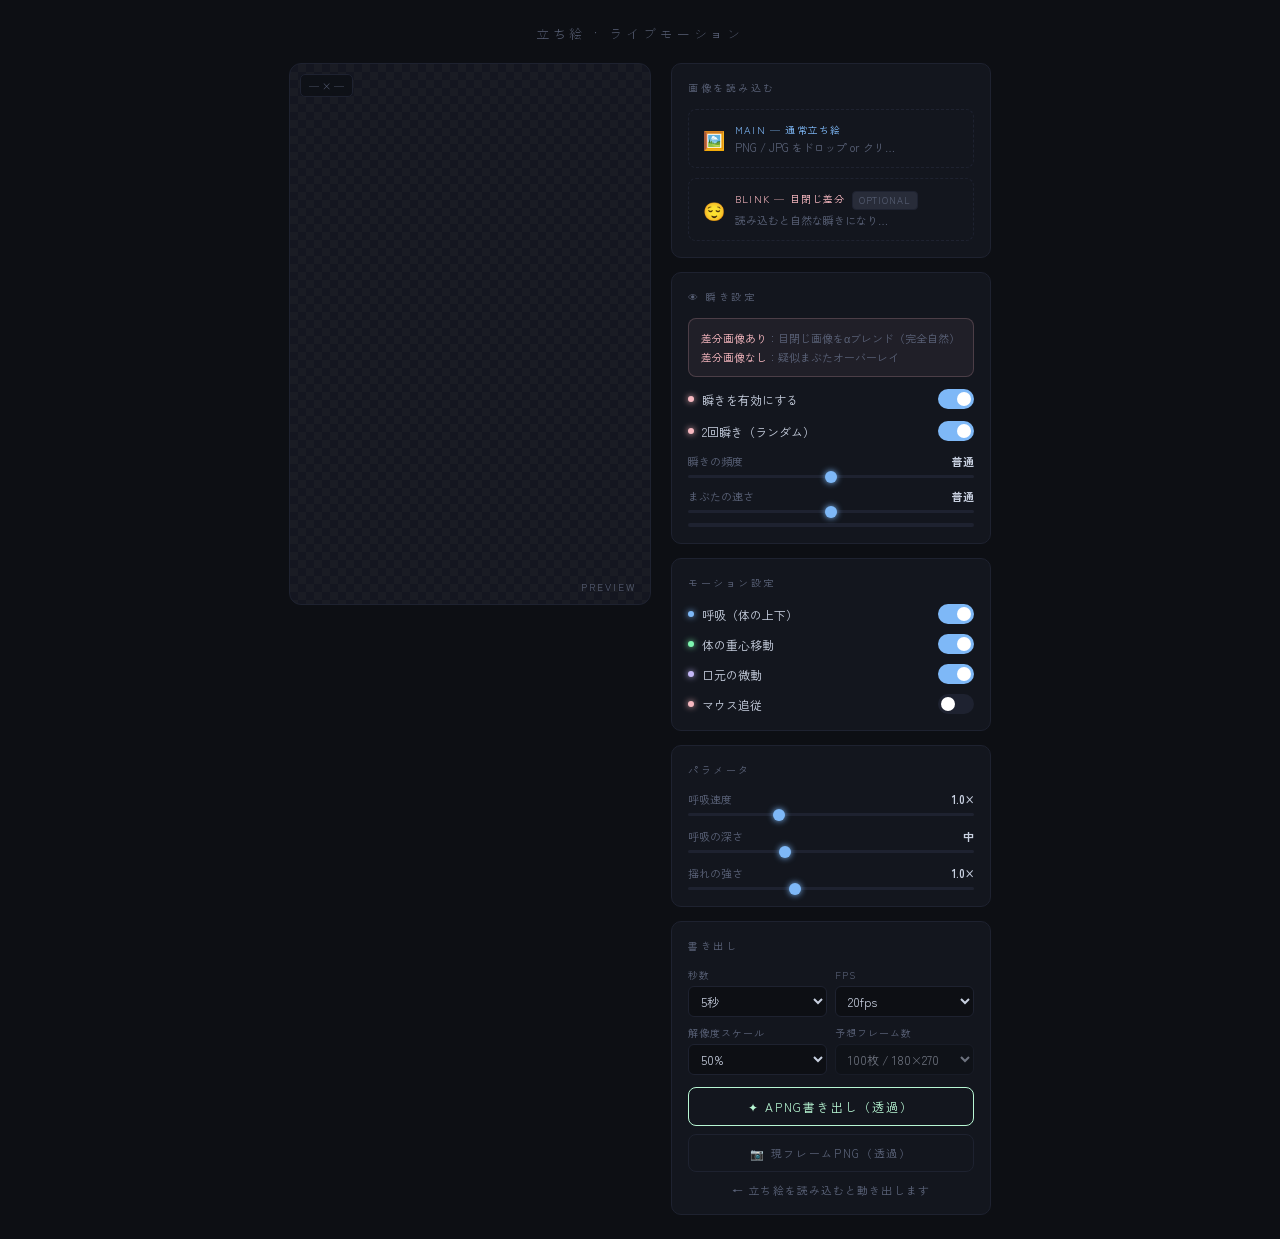
==== index.html @ 0281d902 "Add files via upload" ====
<!DOCTYPE html>
<html lang="ja">
<head>
<meta charset="UTF-8">
<meta name="viewport" content="width=device-width, initial-scale=1.0">
<title>立ち絵アニメーター</title>
<style>
  @import url('https://fonts.googleapis.com/css2?family=Zen+Kaku+Gothic+New:wght@300;400;700&display=swap');
  *,*::before,*::after{box-sizing:border-box;margin:0;padding:0;}
  :root{
    --bg:#0d0f14;--panel:#13161e;--border:#1e2230;
    --accent:#7eb8f7;--accent2:#f7b8c0;--accent3:#b8f7d4;
    --text:#c8d0e0;--text-dim:#5a6278;--glow:rgba(126,184,247,0.15);
  }
  body{background:var(--bg);color:var(--text);font-family:'Zen Kaku Gothic New',sans-serif;min-height:100vh;display:flex;flex-direction:column;align-items:center;padding:24px 16px;gap:20px;}
  h1{font-size:13px;font-weight:300;letter-spacing:.3em;color:var(--text-dim);text-transform:uppercase;}
  .layout{display:flex;gap:20px;align-items:flex-start;width:100%;max-width:1100px;flex-wrap:wrap;justify-content:center;}
  .canvas-wrap{position:relative;flex:0 0 auto;background-image:linear-gradient(45deg,#1a1c24 25%,transparent 25%),linear-gradient(-45deg,#1a1c24 25%,transparent 25%),linear-gradient(45deg,transparent 75%,#1a1c24 75%),linear-gradient(-45deg,transparent 75%,#1a1c24 75%);background-size:16px 16px;background-position:0 0,0 8px,8px -8px,-8px 0;background-color:#141620;border-radius:12px;border:1px solid var(--border);max-width:min(480px,calc(100vw - 340px));overflow:hidden;}
  #cv{display:block;width:100%;height:auto;}
  .canvas-label{position:absolute;bottom:10px;right:14px;font-size:10px;letter-spacing:.2em;color:var(--text-dim);pointer-events:none;}
  .res-badge{position:absolute;top:10px;left:10px;background:rgba(13,15,20,.75);border:1px solid var(--border);border-radius:5px;padding:3px 8px;font-size:10px;color:var(--text-dim);pointer-events:none;backdrop-filter:blur(4px);}
  .panel{flex:1 1 280px;display:flex;flex-direction:column;gap:14px;min-width:260px;max-width:320px;}
  .card{background:var(--panel);border:1px solid var(--border);border-radius:10px;padding:16px;}
  .card-title{font-size:10px;letter-spacing:.25em;color:var(--text-dim);text-transform:uppercase;margin-bottom:14px;}
  .upload-pair{display:flex;flex-direction:column;gap:10px;}
  .uz{border:1px dashed var(--border);border-radius:8px;padding:12px 14px;cursor:pointer;transition:border-color .2s,background .2s;font-size:12px;color:var(--text-dim);display:flex;align-items:center;gap:10px;}
  .uz:hover,.uz.drag-over{border-color:var(--accent);background:rgba(126,184,247,.04);color:var(--text);}
  .uz.loaded.main{border-style:solid;border-color:rgba(126,184,247,.5);}
  .uz.loaded.blink{border-style:solid;border-color:rgba(247,184,192,.5);}
  .uz-icon{font-size:18px;flex-shrink:0;}
  .uz-text{display:flex;flex-direction:column;gap:2px;min-width:0;}
  .uz-label{font-size:10px;letter-spacing:.12em;}
  .uz-label.main{color:var(--accent);}
  .uz-label.blink{color:var(--accent2);}
  .uz-sub{font-size:11px;color:var(--text-dim);white-space:nowrap;overflow:hidden;text-overflow:ellipsis;max-width:160px;}
  .uz-stat{margin-left:auto;font-size:11px;flex-shrink:0;}
  .uz-stat.ok{color:var(--accent3);}
  input[type=file]{display:none;}
  .hint{background:rgba(247,184,192,.06);border:1px solid rgba(247,184,192,.2);border-radius:8px;padding:10px 12px;font-size:11px;color:var(--text-dim);line-height:1.7;margin-bottom:12px;}
  .hint strong{color:var(--accent2);font-weight:400;}
  .mgrid{display:flex;flex-direction:column;gap:10px;}
  .mrow{display:flex;align-items:center;justify-content:space-between;}
  .mlabel{font-size:12px;color:var(--text);display:flex;align-items:center;gap:8px;}
  .dot{width:6px;height:6px;border-radius:50%;background:var(--accent);box-shadow:0 0 6px var(--accent);}
  .dot.p{background:var(--accent2);box-shadow:0 0 6px var(--accent2);}
  .dot.g{background:#7ef7b0;box-shadow:0 0 6px #7ef7b0;}
  .dot.v{background:#c4b8f7;box-shadow:0 0 6px #c4b8f7;}
  .tog{position:relative;width:36px;height:20px;cursor:pointer;}
  .tog input{display:none;}
  .tog-track{position:absolute;inset:0;border-radius:10px;background:var(--border);transition:background .2s;}
  .tog input:checked~.tog-track{background:var(--accent);}
  .tog-thumb{position:absolute;top:3px;left:3px;width:14px;height:14px;border-radius:50%;background:#fff;transition:transform .2s;}
  .tog input:checked~.tog-thumb{transform:translateX(16px);}
  .srow{display:flex;flex-direction:column;gap:6px;margin-top:4px;}
  .shdr{display:flex;justify-content:space-between;font-size:11px;color:var(--text-dim);}
  .sval{color:var(--text);font-weight:700;}
  input[type=range]{-webkit-appearance:none;width:100%;height:3px;background:var(--border);border-radius:2px;outline:none;cursor:pointer;}
  input[type=range]::-webkit-slider-thumb{-webkit-appearance:none;width:12px;height:12px;border-radius:50%;background:var(--accent);box-shadow:0 0 6px var(--accent);}
  .btn{width:100%;padding:10px;border:1px solid var(--accent);border-radius:8px;background:transparent;color:var(--accent);font-family:inherit;font-size:12px;letter-spacing:.15em;cursor:pointer;transition:background .2s,box-shadow .2s;text-transform:uppercase;}
  .btn+.btn{margin-top:8px;}
  .btn:hover{background:rgba(126,184,247,.08);box-shadow:0 0 16px var(--glow);}
  .btn:disabled{opacity:.35;cursor:default;}
  .btn.s{border-color:var(--border);color:var(--text-dim);font-size:11px;}
  .btn.s:hover{border-color:var(--accent);color:var(--accent);background:rgba(126,184,247,.04);box-shadow:none;}
  .btn.a{border-color:var(--accent3);color:var(--accent3);}
  .btn.a:hover{background:rgba(184,247,212,.08);box-shadow:0 0 16px rgba(184,247,212,.15);}
  .egrid{display:grid;grid-template-columns:1fr 1fr;gap:8px;margin-bottom:12px;}
  .ef{display:flex;flex-direction:column;gap:4px;}
  .ef label{font-size:10px;letter-spacing:.1em;color:var(--text-dim);}
  .ef select{background:#0d0f14;border:1px solid var(--border);border-radius:6px;color:var(--text);font-family:inherit;font-size:12px;padding:5px 8px;outline:none;cursor:pointer;}
  .pwrap{margin-top:10px;display:none;}
  .pwrap.show{display:block;}
  .pbg{height:4px;background:var(--border);border-radius:2px;overflow:hidden;}
  .pfill{height:100%;background:var(--accent3);border-radius:2px;width:0%;transition:width .15s;}
  .plbl{font-size:10px;color:var(--text-dim);letter-spacing:.1em;margin-top:4px;text-align:center;}
  #bw{margin-top:10px;height:4px;background:var(--border);border-radius:2px;overflow:hidden;}
  #bb{height:100%;width:0%;background:var(--accent2);border-radius:2px;}
  #status{font-size:11px;color:var(--text-dim);text-align:center;min-height:16px;letter-spacing:.1em;}
  .tag{display:inline-block;font-size:9px;padding:2px 6px;border-radius:4px;letter-spacing:.1em;vertical-align:middle;margin-left:6px;background:rgba(90,98,120,.3);color:var(--text-dim);border:1px solid var(--border);}
</style>
</head>
<body>
<h1>立ち絵 · ライブモーション</h1>
<div class="layout">
  <div class="canvas-wrap">
    <canvas id="cv"></canvas>
    <div class="res-badge" id="res-badge">— × —</div>
    <span class="canvas-label">PREVIEW</span>
  </div>
  <div class="panel">
    <div class="card">
      <div class="card-title">画像を読み込む</div>
      <div class="upload-pair">
        <div class="uz main" id="uz-main">
          <span class="uz-icon">🖼️</span>
          <div class="uz-text">
            <span class="uz-label main">MAIN — 通常立ち絵</span>
            <span class="uz-sub" id="sub-main">PNG / JPG をドロップ or クリック</span>
          </div>
          <span class="uz-stat" id="stat-main"></span>
          <input type="file" id="fi-main" accept="image/*">
        </div>
        <div class="uz blink" id="uz-blink">
          <span class="uz-icon">😌</span>
          <div class="uz-text">
            <span class="uz-label blink">BLINK — 目閉じ差分<span class="tag">OPTIONAL</span></span>
            <span class="uz-sub" id="sub-blink">読み込むと自然な瞬きになります</span>
          </div>
          <span class="uz-stat" id="stat-blink"></span>
          <input type="file" id="fi-blink" accept="image/*">
        </div>
      </div>
    </div>
    <div class="card">
      <div class="card-title">👁 瞬き設定</div>
      <div class="hint">
        <strong>差分画像あり</strong>：目閉じ画像をαブレンド（完全自然）<br>
        <strong>差分画像なし</strong>：疑似まぶたオーバーレイ
      </div>
      <div class="mrow" style="margin-bottom:12px">
        <span class="mlabel"><span class="dot p"></span>瞬きを有効にする</span>
        <label class="tog"><input type="checkbox" id="tog-blink" checked><div class="tog-track"></div><div class="tog-thumb"></div></label>
      </div>
      <div class="mrow" style="margin-bottom:12px">
        <span class="mlabel"><span class="dot p"></span>2回瞬き（ランダム）</span>
        <label class="tog"><input type="checkbox" id="tog-double" checked><div class="tog-track"></div><div class="tog-thumb"></div></label>
      </div>
      <div class="srow">
        <div class="shdr"><span>瞬きの頻度</span><span class="sval" id="v-bfreq">普通</span></div>
        <input type="range" id="r-bfreq" min="1" max="5" value="3">
      </div>
      <div class="srow" style="margin-top:10px">
        <div class="shdr"><span>まぶたの速さ</span><span class="sval" id="v-bspd">普通</span></div>
        <input type="range" id="r-bspd" min="1" max="5" value="3">
      </div>
      <div id="bw"><div id="bb"></div></div>
    </div>
    <div class="card">
      <div class="card-title">モーション設定</div>
      <div class="mgrid">
        <div class="mrow">
          <span class="mlabel"><span class="dot"></span>呼吸（体の上下）</span>
          <label class="tog"><input type="checkbox" id="tog-breath" checked><div class="tog-track"></div><div class="tog-thumb"></div></label>
        </div>
        <div class="mrow">
          <span class="mlabel"><span class="dot g"></span>体の重心移動</span>
          <label class="tog"><input type="checkbox" id="tog-sway" checked><div class="tog-track"></div><div class="tog-thumb"></div></label>
        </div>
        <div class="mrow">
          <span class="mlabel"><span class="dot v"></span>口元の微動</span>
          <label class="tog"><input type="checkbox" id="tog-mouth" checked><div class="tog-track"></div><div class="tog-thumb"></div></label>
        </div>
        <div class="mrow">
          <span class="mlabel"><span class="dot p"></span>マウス追従</span>
          <label class="tog"><input type="checkbox" id="tog-mouse"><div class="tog-track"></div><div class="tog-thumb"></div></label>
        </div>
      </div>
    </div>
    <div class="card">
      <div class="card-title">パラメータ</div>
      <div class="srow">
        <div class="shdr"><span>呼吸速度</span><span class="sval" id="v-bspeed">1.0×</span></div>
        <input type="range" id="r-bspeed" min="1" max="30" value="10">
      </div>
      <div class="srow" style="margin-top:12px">
        <div class="shdr"><span>呼吸の深さ</span><span class="sval" id="v-bamp">中</span></div>
        <input type="range" id="r-bamp" min="1" max="10" value="4">
      </div>
      <div class="srow" style="margin-top:12px">
        <div class="shdr"><span>揺れの強さ</span><span class="sval" id="v-sway">1.0×</span></div>
        <input type="range" id="r-sway" min="1" max="20" value="8">
      </div>
    </div>
    <div class="card">
      <div class="card-title">書き出し</div>
      <div class="egrid">
        <div class="ef"><label>秒数</label>
          <select id="e-sec"><option value="3">3秒</option><option value="5" selected>5秒</option><option value="8">8秒</option><option value="10">10秒</option></select>
        </div>
        <div class="ef"><label>FPS</label>
          <select id="e-fps"><option value="12">12fps（軽い）</option><option value="20" selected>20fps</option><option value="30">30fps</option></select>
        </div>
        <div class="ef"><label>解像度スケール</label>
          <select id="e-scale"><option value="0.25">25%</option><option value="0.5" selected>50%</option><option value="0.75">75%</option><option value="1.0">100%</option></select>
        </div>
        <div class="ef"><label>予想フレーム数</label>
          <select disabled style="opacity:.5"><option id="e-frames">—</option></select>
        </div>
      </div>
      <button class="btn a" id="btn-apng">✦ APNG書き出し（透過）</button>
      <button class="btn s" id="btn-png">📷 現フレームPNG（透過）</button>
      <div class="pwrap" id="pwrap">
        <div class="pbg"><div class="pfill" id="pfill"></div></div>
        <div class="plbl" id="plbl">準備中…</div>
      </div>
      <p id="status" style="margin-top:10px">← 立ち絵を読み込むと動き出します</p>
    </div>
  </div>
</div>
<script>
// APNG encoder
function crc32(buf,s,l){
  const T=crc32.T||(crc32.T=(()=>{const t=new Uint32Array(256);for(let i=0;i<256;i++){let c=i;for(let j=0;j<8;j++)c=(c&1)?(0xedb88320^(c>>>1)):(c>>>1);t[i]=c;}return t;})());
  let c=0xffffffff;for(let i=s;i<s+l;i++)c=T[(c^buf[i])&0xff]^(c>>>8);return(c^0xffffffff)>>>0;
}
function wChunk(out,off,type,data){
  const t=type.split('').map(c=>c.charCodeAt(0)),dl=data?data.length:0,v=new DataView(out.buffer,out.byteOffset);
  v.setUint32(off,dl,false);off+=4;
  out[off]=t[0];out[off+1]=t[1];out[off+2]=t[2];out[off+3]=t[3];off+=4;
  if(data&&dl>0){out.set(data,off);off+=dl;}
  v.setUint32(off,crc32(out,off-dl-4,4+dl),false);off+=4;return off;
}
async function encodeAPNG(frames,w,h,dn,dd,onP){
  const nf=frames.length,comp=[];
  for(let fi=0;fi<nf;fi++){
    const raw=new Uint8Array(h*(1+w*4));
    for(let y=0;y<h;y++){raw[y*(1+w*4)]=0;const s=y*w*4;raw.set(frames[fi].data.subarray(s,s+w*4),y*(1+w*4)+1);}
    const cs=new CompressionStream('deflate'),wr=cs.writable.getWriter();wr.write(raw);wr.close();
    comp.push(new Uint8Array(await new Response(cs.readable).arrayBuffer()));
    if(onP)onP('c',fi,nf);if(fi%3===0)await new Promise(r=>setTimeout(r,0));
  }
  let sz=8+25+20+12;for(let i=0;i<nf;i++)sz+=38+12+(i===0?0:4)+comp[i].length;
  const out=new Uint8Array(sz);let off=0;
  [137,80,78,71,13,10,26,10].forEach(b=>out[off++]=b);
  const ih=new Uint8Array(13),iv=new DataView(ih.buffer);iv.setUint32(0,w,false);iv.setUint32(4,h,false);ih[8]=8;ih[9]=6;
  off=wChunk(out,off,'IHDR',ih);
  const ac=new Uint8Array(8),av=new DataView(ac.buffer);av.setUint32(0,nf,false);av.setUint32(4,0,false);
  off=wChunk(out,off,'acTL',ac);
  let seq=0;
  for(let fi=0;fi<nf;fi++){
    const fc=new Uint8Array(26),fv=new DataView(fc.buffer);
    fv.setUint32(0,seq++,false);fv.setUint32(4,w,false);fv.setUint32(8,h,false);
    fv.setUint32(12,0,false);fv.setUint32(16,0,false);fv.setUint16(20,dn,false);fv.setUint16(22,dd,false);fc[24]=0;fc[25]=0;
    off=wChunk(out,off,'fcTL',fc);
    if(fi===0){off=wChunk(out,off,'IDAT',comp[fi]);}
    else{const fd=new Uint8Array(4+comp[fi].length);new DataView(fd.buffer).setUint32(0,seq++,false);fd.set(comp[fi],4);off=wChunk(out,off,'fdAT',fd);}
    if(onP)onP('e',fi,nf);
  }
  wChunk(out,off,'IEND',null);return out;
}

// App
const canvas=document.getElementById('cv');
const ctx=canvas.getContext('2d',{alpha:true});
let imgMain=null,imgBlink=null,CW=360,CH=540,t=0;
let mouseX=0,mouseY=0;

const M={breath:true,blink:true,doubleBlink:true,sway:true,mouth:true,mouse:false,
  breathSpd:1.0,breathAmp:4,swayAmt:1.0,blinkFreq:3,blinkSpd:3};

let bState='open',bTimer=3+Math.random()*4,bAlpha=0,bCount=0;
let mAmp=0,mTarget=0,mTimer=1;

canvas.addEventListener('mousemove',e=>{
  const r=canvas.getBoundingClientRect();
  mouseX=(e.clientX-r.left)*(CW/r.width);mouseY=(e.clientY-r.top)*(CH/r.height);
});

// Upload
function mkUp(zId,fId,stId,sbId,cb){
  const z=document.getElementById(zId),f=document.getElementById(fId);
  z.addEventListener('click',()=>f.click());
  z.addEventListener('dragover',e=>{e.preventDefault();z.classList.add('drag-over');});
  z.addEventListener('dragleave',()=>z.classList.remove('drag-over'));
  z.addEventListener('drop',e=>{e.preventDefault();z.classList.remove('drag-over');go(e.dataTransfer.files[0]);});
  f.addEventListener('change',()=>go(f.files[0]));
  function go(file){
    if(!file||!file.type.startsWith('image/'))return;
    const img=new Image();
    img.onload=()=>{
      document.getElementById(stId).textContent='✓';
      document.getElementById(stId).className='uz-stat ok';
      document.getElementById(sbId).textContent=file.name;
      z.classList.add('loaded');cb(img);
    };
    img.src=URL.createObjectURL(file);
  }
}
mkUp('uz-main','fi-main','stat-main','sub-main',img=>{
  imgMain=img;CW=img.naturalWidth;CH=img.naturalHeight;
  canvas.width=CW;canvas.height=CH;mouseX=CW/2;mouseY=CH/2;
  document.getElementById('res-badge').textContent=`${CW} × ${CH}`;
  document.getElementById('status').textContent=`✓ 読み込み完了 (${CW}×${CH})`;
  updFC();
});
mkUp('uz-blink','fi-blink','stat-blink','sub-blink',img=>{
  imgBlink=img;document.getElementById('status').textContent='✓ 差分画像も読み込みました！';
});

// Controls
const on=(id,k)=>document.getElementById(id).addEventListener('change',e=>M[k]=e.target.checked);
on('tog-breath','breath');on('tog-blink','blink');on('tog-double','doubleBlink');
on('tog-sway','sway');on('tog-mouth','mouth');on('tog-mouse','mouse');
const DL=['','極小','小','小','中','中','中','大','大','大','極大'];
document.getElementById('r-bspeed').addEventListener('input',e=>{M.breathSpd=e.target.value/10;document.getElementById('v-bspeed').textContent=M.breathSpd.toFixed(1)+'×';});
document.getElementById('r-bamp').addEventListener('input',e=>{M.breathAmp=+e.target.value;document.getElementById('v-bamp').textContent=DL[e.target.value];});
document.getElementById('r-sway').addEventListener('input',e=>{M.swayAmt=e.target.value/8;document.getElementById('v-sway').textContent=M.swayAmt.toFixed(1)+'×';});
document.getElementById('r-bfreq').addEventListener('input',e=>{M.blinkFreq=+e.target.value;document.getElementById('v-bfreq').textContent=['','まれ','ゆっくり','普通','多め','頻繁'][e.target.value];});
document.getElementById('r-bspd').addEventListener('input',e=>{M.blinkSpd=+e.target.value;document.getElementById('v-bspd').textContent=['','ゆっくり','やや遅め','普通','やや速め','速い'][e.target.value];});
['e-sec','e-fps','e-scale'].forEach(id=>document.getElementById(id).addEventListener('change',updFC));
function updFC(){
  const s=+document.getElementById('e-sec').value,f=+document.getElementById('e-fps').value,sc=+document.getElementById('e-scale').value;
  document.getElementById('e-frames').textContent=`${s*f}枚 / ${Math.round(CW*sc)}×${Math.round(CH*sc)}`;
}

// Simulation
function rndBW(){return [8,5.5,3.5,2,1][M.blinkFreq-1]+Math.random()*[4,3,2,1.5,1][M.blinkFreq-1];}

function updBlink(dt){
  if(!M.blink){bAlpha=0;return;}
  const cT=[0.15,0.11,0.07,0.055,0.04][M.blinkSpd-1];
  const oT=[0.20,0.14,0.09,0.07,0.05][M.blinkSpd-1];
  bTimer-=dt;
  switch(bState){
    case 'open':
      bAlpha=0;
      if(bTimer<=0){bState='closing';bCount=(M.doubleBlink&&Math.random()<0.3)?2:1;}
      break;
    case 'closing':
      bAlpha=Math.min(1,bAlpha+dt/cT);
      if(bAlpha>=1){bState='closed';bTimer=0.03+Math.random()*0.04;}
      break;
    case 'closed':
      bAlpha=1;if(bTimer<=0)bState='opening';
      break;
    case 'opening':
      bAlpha=Math.max(0,bAlpha-dt/oT);
      if(bAlpha<=0){
        bCount--;
        if(bCount>0){bState='open';bTimer=0.08+Math.random()*0.06;}
        else{bState='open';bTimer=rndBW();}
      }
      break;
  }
}

function updMouth(dt){
  mTimer-=dt;
  if(mTimer<=0){mTarget=Math.random()<0.4?Math.random()*0.5:0;mTimer=1+Math.random()*3;}
  mAmp+=(mTarget-mAmp)*dt*1.5;
}

function eio(x){return x<0.5?2*x*x:-1+(4-2*x)*x;}

function bodyXf(){
  const sc=CH/540;
  let bY=0,bSY=1,bSX=1;
  if(M.breath){const b=Math.sin(t*M.breathSpd*0.9)*0.5+0.5;bY=-b*M.breathAmp*sc;bSY=1+b*(M.breathAmp*0.0012);bSX=1-b*(M.breathAmp*0.0006);}
  let sX=0,sR=0;
  if(M.sway){const s1=Math.sin(t*0.37),s2=Math.sin(t*0.23+1.0);sX=(s1*0.7+s2*0.3)*2.5*M.swayAmt*sc;sR=Math.sin(t*0.37-0.4)*0.005*M.swayAmt;}
  let fX=0,fY=0;
  if(M.mouse){fX=((mouseX-CW/2)/CW)*12*sc;fY=((mouseY-CH/2)/CH)*8*sc;}
  return{tx:sX+fX,ty:bY+fY,rot:sR,scX:bSX,scY:bSY};
}

function renderFrame(tc,w,h){
  tc.clearRect(0,0,w,h);
  if(!imgMain)return;
  const rx=w/CW,ry=h/CH;
  const{tx,ty,rot,scX,scY}=bodyXf();
  tc.save();
  tc.globalAlpha=1;
  tc.translate(w/2+tx*rx,h/2+ty*ry);
  tc.rotate(rot);tc.scale(scX,scY);
  tc.drawImage(imgMain,-w/2,-h/2,w,h);
  if(imgBlink&&bAlpha>0){tc.globalAlpha=bAlpha;tc.drawImage(imgBlink,-w/2,-h/2,w,h);}
  tc.restore();
  // fallback blink
  if(!imgBlink&&M.blink&&bAlpha>0){
    const ey=h*0.25+ty*ry,ex=w*0.5+tx*rx,lW=w*0.36,lH=h*0.045*eio(bAlpha);
    tc.save();tc.translate(ex,ey);tc.rotate(rot);
    const g=tc.createLinearGradient(0,-lH*.5,0,lH*.5);
    g.addColorStop(0,`rgba(0,0,0,${bAlpha*.92})`);g.addColorStop(1,'rgba(0,0,0,0)');
    tc.fillStyle=g;tc.beginPath();tc.ellipse(0,0,lW/2,lH*.7,0,0,Math.PI*2);tc.fill();tc.restore();
  }
  // mouth micro
  if(M.mouth&&mAmp>0.02){
    const mx=w*0.5+tx*rx,my=h*0.38+ty*ry,mw=w*0.18,mh=h*0.05,sc2=1+mAmp*0.008;
    tc.save();
    tc.beginPath();tc.ellipse(mx,my,mw,mh,rot,0,Math.PI*2);tc.clip();
    tc.translate(mx,my);tc.scale(sc2,1+mAmp*0.003);tc.translate(-mx,-my);
    tc.drawImage(imgMain,tx*rx,ty*ry,w,h);
    tc.restore();
  }
}

// Live loop
let last=0;
function frame(ts){
  const dt=Math.min((ts-last)/1000,0.05);last=ts;t+=dt;
  updBlink(dt);updMouth(dt);
  renderFrame(ctx,CW,CH);
  document.getElementById('bb').style.width=(bAlpha*100)+'%';
  requestAnimationFrame(frame);
}

// APNG
document.getElementById('btn-apng').addEventListener('click',async()=>{
  if(!imgMain){document.getElementById('status').textContent='先に立ち絵を読み込んでください';return;}
  const sec=+document.getElementById('e-sec').value,fps=+document.getElementById('e-fps').value,scale=+document.getElementById('e-scale').value;
  const TF=sec*fps,sw=Math.round(CW*scale),sh=Math.round(CH*scale),dt=1/fps;
  const btn=document.getElementById('btn-apng'),pw=document.getElementById('pwrap');
  const fill=document.getElementById('pfill'),lbl=document.getElementById('plbl');
  btn.disabled=true;pw.classList.add('show');fill.style.width='0%';
  const oc=document.createElement('canvas');oc.width=sw;oc.height=sh;
  const otx=oc.getContext('2d',{alpha:true});
  const sv={t,bState,bTimer,bAlpha,bCount,mAmp,mTarget,mTimer};
  t=0;bState='open';bTimer=rndBW();bAlpha=0;bCount=0;mAmp=0;mTarget=0;mTimer=1;
  lbl.textContent='フレームを収集中…';
  const frames=[];
  for(let fi=0;fi<TF;fi++){
    updBlink(dt);updMouth(dt);renderFrame(otx,sw,sh);
    frames.push(otx.getImageData(0,0,sw,sh));t+=dt;
    if(fi%4===0){fill.style.width=((fi/TF)*50)+'%';lbl.textContent=`フレーム収集中… ${fi+1}/${TF}`;await new Promise(r=>setTimeout(r,0));}
  }
  t=sv.t;bState=sv.bState;bTimer=sv.bTimer;bAlpha=sv.bAlpha;bCount=sv.bCount;
  mAmp=sv.mAmp;mTarget=sv.mTarget;mTimer=sv.mTimer;
  fill.style.width='55%';lbl.textContent='PNG圧縮・エンコード中…';await new Promise(r=>setTimeout(r,20));
  try{
    const apng=await encodeAPNG(frames,sw,sh,1,fps,(ph,fi,nf)=>{
      fill.style.width=(ph==='c'?55+(fi/nf)*35:90+(fi/nf)*8)+'%';
      lbl.textContent=ph==='c'?`PNG圧縮中… ${fi+1}/${nf}`:`チャンク組立中… ${fi+1}/${nf}`;
    });
    fill.style.width='100%';lbl.textContent='✓ 完了！';
    const a=document.createElement('a');a.href=URL.createObjectURL(new Blob([apng],{type:'image/png'}));
    a.download=`live-portrait-${sw}x${sh}-${fps}fps.png`;a.click();
    document.getElementById('status').textContent=`✓ APNG完成 (${sw}×${sh}, ${TF}枚)`;
  }catch(e){lbl.textContent='❌ エラー: '+e.message;console.error(e);}
  btn.disabled=false;setTimeout(()=>pw.classList.remove('show'),4000);
});

// PNG
document.getElementById('btn-png').addEventListener('click',()=>{
  if(!imgMain){document.getElementById('status').textContent='先に読み込んでください';return;}
  canvas.toBlob(blob=>{
    const a=document.createElement('a');a.href=URL.createObjectURL(blob);a.download='frame.png';a.click();
    document.getElementById('status').textContent='✓ PNG保存完了（透過）';
  },'image/png');
});

canvas.width=360;canvas.height=540;
updFC();
requestAnimationFrame(frame);
</script>
</body>
</html>
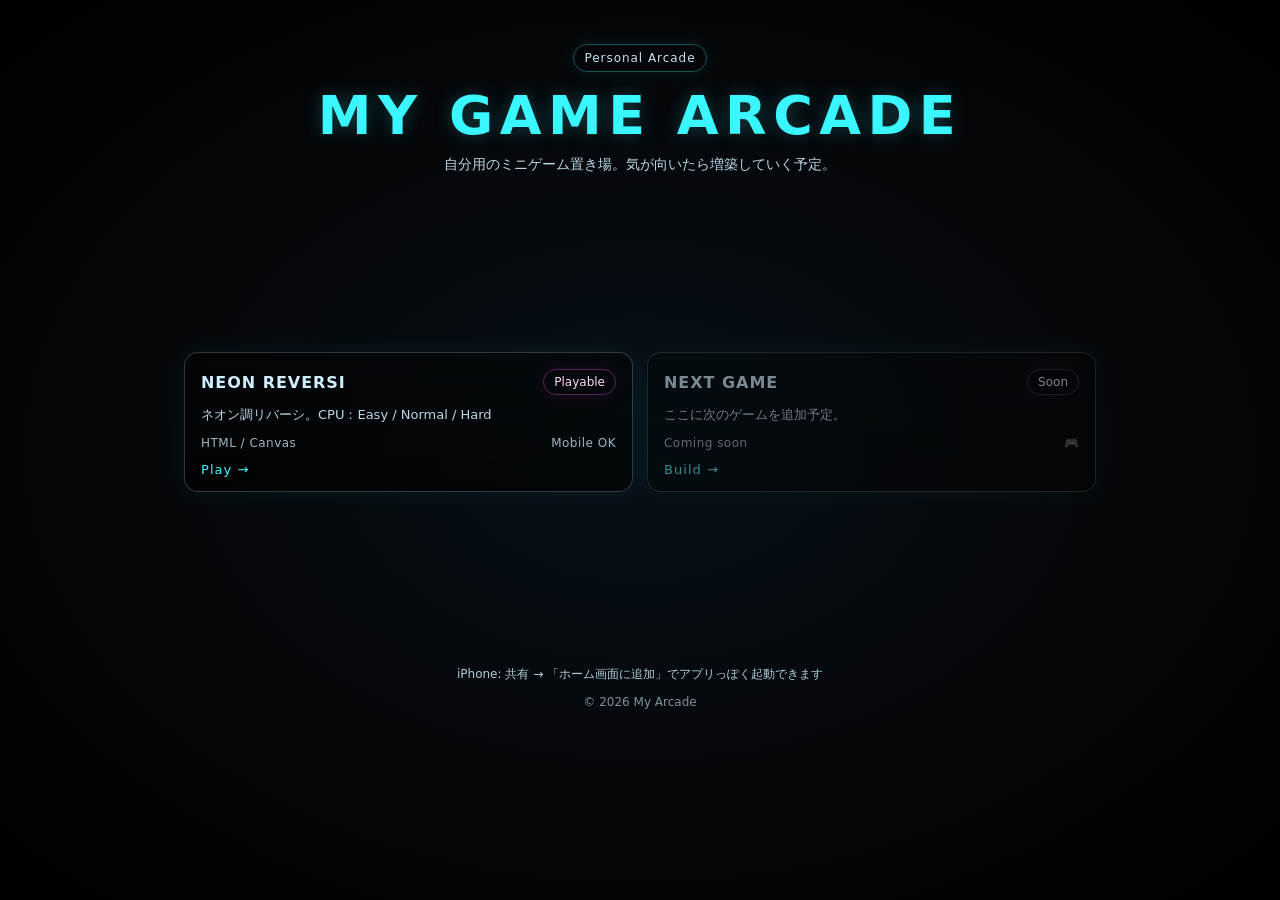
==== commit 712298c3: "Update index.html" ====
--- a/index.html
+++ b/index.html
@@ -1,446 +1,69 @@
-<!DOCTYPE html>
+<!doctype html>
 <html lang="ja">
 <head>
-<meta charset="UTF-8">
-<meta name="viewport" content="width=device-width, initial-scale=1.0">
-<title>立ち絵アニメーター</title>
-<style>
-  @import url('https://fonts.googleapis.com/css2?family=Zen+Kaku+Gothic+New:wght@300;400;700&display=swap');
-  *,*::before,*::after{box-sizing:border-box;margin:0;padding:0;}
-  :root{
-    --bg:#0d0f14;--panel:#13161e;--border:#1e2230;
-    --accent:#7eb8f7;--accent2:#f7b8c0;--accent3:#b8f7d4;
-    --text:#c8d0e0;--text-dim:#5a6278;--glow:rgba(126,184,247,0.15);
-  }
-  body{background:var(--bg);color:var(--text);font-family:'Zen Kaku Gothic New',sans-serif;min-height:100vh;display:flex;flex-direction:column;align-items:center;padding:24px 16px;gap:20px;}
-  h1{font-size:13px;font-weight:300;letter-spacing:.3em;color:var(--text-dim);text-transform:uppercase;}
-  .layout{display:flex;gap:20px;align-items:flex-start;width:100%;max-width:1100px;flex-wrap:wrap;justify-content:center;}
-  .canvas-wrap{position:relative;flex:0 0 auto;background-image:linear-gradient(45deg,#1a1c24 25%,transparent 25%),linear-gradient(-45deg,#1a1c24 25%,transparent 25%),linear-gradient(45deg,transparent 75%,#1a1c24 75%),linear-gradient(-45deg,transparent 75%,#1a1c24 75%);background-size:16px 16px;background-position:0 0,0 8px,8px -8px,-8px 0;background-color:#141620;border-radius:12px;border:1px solid var(--border);max-width:min(480px,calc(100vw - 340px));overflow:hidden;}
-  #cv{display:block;width:100%;height:auto;}
-  .canvas-label{position:absolute;bottom:10px;right:14px;font-size:10px;letter-spacing:.2em;color:var(--text-dim);pointer-events:none;}
-  .res-badge{position:absolute;top:10px;left:10px;background:rgba(13,15,20,.75);border:1px solid var(--border);border-radius:5px;padding:3px 8px;font-size:10px;color:var(--text-dim);pointer-events:none;backdrop-filter:blur(4px);}
-  .panel{flex:1 1 280px;display:flex;flex-direction:column;gap:14px;min-width:260px;max-width:320px;}
-  .card{background:var(--panel);border:1px solid var(--border);border-radius:10px;padding:16px;}
-  .card-title{font-size:10px;letter-spacing:.25em;color:var(--text-dim);text-transform:uppercase;margin-bottom:14px;}
-  .upload-pair{display:flex;flex-direction:column;gap:10px;}
-  .uz{border:1px dashed var(--border);border-radius:8px;padding:12px 14px;cursor:pointer;transition:border-color .2s,background .2s;font-size:12px;color:var(--text-dim);display:flex;align-items:center;gap:10px;}
-  .uz:hover,.uz.drag-over{border-color:var(--accent);background:rgba(126,184,247,.04);color:var(--text);}
-  .uz.loaded.main{border-style:solid;border-color:rgba(126,184,247,.5);}
-  .uz.loaded.blink{border-style:solid;border-color:rgba(247,184,192,.5);}
-  .uz-icon{font-size:18px;flex-shrink:0;}
-  .uz-text{display:flex;flex-direction:column;gap:2px;min-width:0;}
-  .uz-label{font-size:10px;letter-spacing:.12em;}
-  .uz-label.main{color:var(--accent);}
-  .uz-label.blink{color:var(--accent2);}
-  .uz-sub{font-size:11px;color:var(--text-dim);white-space:nowrap;overflow:hidden;text-overflow:ellipsis;max-width:160px;}
-  .uz-stat{margin-left:auto;font-size:11px;flex-shrink:0;}
-  .uz-stat.ok{color:var(--accent3);}
-  input[type=file]{display:none;}
-  .hint{background:rgba(247,184,192,.06);border:1px solid rgba(247,184,192,.2);border-radius:8px;padding:10px 12px;font-size:11px;color:var(--text-dim);line-height:1.7;margin-bottom:12px;}
-  .hint strong{color:var(--accent2);font-weight:400;}
-  .mgrid{display:flex;flex-direction:column;gap:10px;}
-  .mrow{display:flex;align-items:center;justify-content:space-between;}
-  .mlabel{font-size:12px;color:var(--text);display:flex;align-items:center;gap:8px;}
-  .dot{width:6px;height:6px;border-radius:50%;background:var(--accent);box-shadow:0 0 6px var(--accent);}
-  .dot.p{background:var(--accent2);box-shadow:0 0 6px var(--accent2);}
-  .dot.g{background:#7ef7b0;box-shadow:0 0 6px #7ef7b0;}
-  .dot.v{background:#c4b8f7;box-shadow:0 0 6px #c4b8f7;}
-  .tog{position:relative;width:36px;height:20px;cursor:pointer;}
-  .tog input{display:none;}
-  .tog-track{position:absolute;inset:0;border-radius:10px;background:var(--border);transition:background .2s;}
-  .tog input:checked~.tog-track{background:var(--accent);}
-  .tog-thumb{position:absolute;top:3px;left:3px;width:14px;height:14px;border-radius:50%;background:#fff;transition:transform .2s;}
-  .tog input:checked~.tog-thumb{transform:translateX(16px);}
-  .srow{display:flex;flex-direction:column;gap:6px;margin-top:4px;}
-  .shdr{display:flex;justify-content:space-between;font-size:11px;color:var(--text-dim);}
-  .sval{color:var(--text);font-weight:700;}
-  input[type=range]{-webkit-appearance:none;width:100%;height:3px;background:var(--border);border-radius:2px;outline:none;cursor:pointer;}
-  input[type=range]::-webkit-slider-thumb{-webkit-appearance:none;width:12px;height:12px;border-radius:50%;background:var(--accent);box-shadow:0 0 6px var(--accent);}
-  .btn{width:100%;padding:10px;border:1px solid var(--accent);border-radius:8px;background:transparent;color:var(--accent);font-family:inherit;font-size:12px;letter-spacing:.15em;cursor:pointer;transition:background .2s,box-shadow .2s;text-transform:uppercase;}
-  .btn+.btn{margin-top:8px;}
-  .btn:hover{background:rgba(126,184,247,.08);box-shadow:0 0 16px var(--glow);}
-  .btn:disabled{opacity:.35;cursor:default;}
-  .btn.s{border-color:var(--border);color:var(--text-dim);font-size:11px;}
-  .btn.s:hover{border-color:var(--accent);color:var(--accent);background:rgba(126,184,247,.04);box-shadow:none;}
-  .btn.a{border-color:var(--accent3);color:var(--accent3);}
-  .btn.a:hover{background:rgba(184,247,212,.08);box-shadow:0 0 16px rgba(184,247,212,.15);}
-  .egrid{display:grid;grid-template-columns:1fr 1fr;gap:8px;margin-bottom:12px;}
-  .ef{display:flex;flex-direction:column;gap:4px;}
-  .ef label{font-size:10px;letter-spacing:.1em;color:var(--text-dim);}
-  .ef select{background:#0d0f14;border:1px solid var(--border);border-radius:6px;color:var(--text);font-family:inherit;font-size:12px;padding:5px 8px;outline:none;cursor:pointer;}
-  .pwrap{margin-top:10px;display:none;}
-  .pwrap.show{display:block;}
-  .pbg{height:4px;background:var(--border);border-radius:2px;overflow:hidden;}
-  .pfill{height:100%;background:var(--accent3);border-radius:2px;width:0%;transition:width .15s;}
-  .plbl{font-size:10px;color:var(--text-dim);letter-spacing:.1em;margin-top:4px;text-align:center;}
-  #bw{margin-top:10px;height:4px;background:var(--border);border-radius:2px;overflow:hidden;}
-  #bb{height:100%;width:0%;background:var(--accent2);border-radius:2px;}
-  #status{font-size:11px;color:var(--text-dim);text-align:center;min-height:16px;letter-spacing:.1em;}
-  .tag{display:inline-block;font-size:9px;padding:2px 6px;border-radius:4px;letter-spacing:.1em;vertical-align:middle;margin-left:6px;background:rgba(90,98,120,.3);color:var(--text-dim);border:1px solid var(--border);}
-</style>
+  <meta charset="utf-8" />
+  <meta name="viewport" content="width=device-width, initial-scale=1" />
+  <meta name="theme-color" content="#05070a" />
+  <title>My Game Arcade</title>
+  <link rel="stylesheet" href="./web2/home.css" />
 </head>
+
 <body>
-<h1>立ち絵 · ライブモーション</h1>
-<div class="layout">
-  <div class="canvas-wrap">
-    <canvas id="cv"></canvas>
-    <div class="res-badge" id="res-badge">— × —</div>
-    <span class="canvas-label">PREVIEW</span>
-  </div>
-  <div class="panel">
-    <div class="card">
-      <div class="card-title">画像を読み込む</div>
-      <div class="upload-pair">
-        <div class="uz main" id="uz-main">
-          <span class="uz-icon">🖼️</span>
-          <div class="uz-text">
-            <span class="uz-label main">MAIN — 通常立ち絵</span>
-            <span class="uz-sub" id="sub-main">PNG / JPG をドロップ or クリック</span>
-          </div>
-          <span class="uz-stat" id="stat-main"></span>
-          <input type="file" id="fi-main" accept="image/*">
+  <main class="wrap">
+    <header class="hero">
+      <div class="badge">Personal Arcade</div>
+      <h1>MY GAME ARCADE</h1>
+      <p class="sub">
+        自分用のミニゲーム置き場。気が向いたら増築していく予定。
+      </p>
+    </header>
+
+    <section class="grid" aria-label="ゲーム一覧">
+      <!-- Reversi -->
+      <a class="card" href="./web2/" aria-label="NEON REVERSI を開く">
+        <div class="cardTop">
+          <div class="title">NEON REVERSI</div>
+          <div class="tag">Playable</div>
         </div>
-        <div class="uz blink" id="uz-blink">
-          <span class="uz-icon">😌</span>
-          <div class="uz-text">
-            <span class="uz-label blink">BLINK — 目閉じ差分<span class="tag">OPTIONAL</span></span>
-            <span class="uz-sub" id="sub-blink">読み込むと自然な瞬きになります</span>
-          </div>
-          <span class="uz-stat" id="stat-blink"></span>
-          <input type="file" id="fi-blink" accept="image/*">
+        <div class="desc">
+          ネオン調リバーシ。CPU：Easy / Normal / Hard
         </div>
+        <div class="meta">
+          <span>HTML / Canvas</span>
+          <span>Mobile OK</span>
+        </div>
+        <div class="cta">Play →</div>
+      </a>
+
+      <!-- 追加用ダミー（あとで増やす） -->
+      <div class="card ghost" aria-hidden="true">
+        <div class="cardTop">
+          <div class="title">NEXT GAME</div>
+          <div class="tag">Soon</div>
+        </div>
+        <div class="desc">
+          ここに次のゲームを追加予定。
+        </div>
+        <div class="meta">
+          <span>Coming soon</span>
+          <span>🎮</span>
+        </div>
+        <div class="cta">Build →</div>
       </div>
-    </div>
-    <div class="card">
-      <div class="card-title">👁 瞬き設定</div>
+    </section>
+
+    <footer class="foot">
       <div class="hint">
-        <strong>差分画像あり</strong>：目閉じ画像をαブレンド（完全自然）<br>
-        <strong>差分画像なし</strong>：疑似まぶたオーバーレイ
+        iPhone: 共有 → 「ホーム画面に追加」でアプリっぽく起動できます
       </div>
-      <div class="mrow" style="margin-bottom:12px">
-        <span class="mlabel"><span class="dot p"></span>瞬きを有効にする</span>
-        <label class="tog"><input type="checkbox" id="tog-blink" checked><div class="tog-track"></div><div class="tog-thumb"></div></label>
+      <div class="small">
+        © <span id="y"></span> My Arcade
       </div>
-      <div class="mrow" style="margin-bottom:12px">
-        <span class="mlabel"><span class="dot p"></span>2回瞬き（ランダム）</span>
-        <label class="tog"><input type="checkbox" id="tog-double" checked><div class="tog-track"></div><div class="tog-thumb"></div></label>
-      </div>
-      <div class="srow">
-        <div class="shdr"><span>瞬きの頻度</span><span class="sval" id="v-bfreq">普通</span></div>
-        <input type="range" id="r-bfreq" min="1" max="5" value="3">
-      </div>
-      <div class="srow" style="margin-top:10px">
-        <div class="shdr"><span>まぶたの速さ</span><span class="sval" id="v-bspd">普通</span></div>
-        <input type="range" id="r-bspd" min="1" max="5" value="3">
-      </div>
-      <div id="bw"><div id="bb"></div></div>
-    </div>
-    <div class="card">
-      <div class="card-title">モーション設定</div>
-      <div class="mgrid">
-        <div class="mrow">
-          <span class="mlabel"><span class="dot"></span>呼吸（体の上下）</span>
-          <label class="tog"><input type="checkbox" id="tog-breath" checked><div class="tog-track"></div><div class="tog-thumb"></div></label>
-        </div>
-        <div class="mrow">
-          <span class="mlabel"><span class="dot g"></span>体の重心移動</span>
-          <label class="tog"><input type="checkbox" id="tog-sway" checked><div class="tog-track"></div><div class="tog-thumb"></div></label>
-        </div>
-        <div class="mrow">
-          <span class="mlabel"><span class="dot v"></span>口元の微動</span>
-          <label class="tog"><input type="checkbox" id="tog-mouth" checked><div class="tog-track"></div><div class="tog-thumb"></div></label>
-        </div>
-        <div class="mrow">
-          <span class="mlabel"><span class="dot p"></span>マウス追従</span>
-          <label class="tog"><input type="checkbox" id="tog-mouse"><div class="tog-track"></div><div class="tog-thumb"></div></label>
-        </div>
-      </div>
-    </div>
-    <div class="card">
-      <div class="card-title">パラメータ</div>
-      <div class="srow">
-        <div class="shdr"><span>呼吸速度</span><span class="sval" id="v-bspeed">1.0×</span></div>
-        <input type="range" id="r-bspeed" min="1" max="30" value="10">
-      </div>
-      <div class="srow" style="margin-top:12px">
-        <div class="shdr"><span>呼吸の深さ</span><span class="sval" id="v-bamp">中</span></div>
-        <input type="range" id="r-bamp" min="1" max="10" value="4">
-      </div>
-      <div class="srow" style="margin-top:12px">
-        <div class="shdr"><span>揺れの強さ</span><span class="sval" id="v-sway">1.0×</span></div>
-        <input type="range" id="r-sway" min="1" max="20" value="8">
-      </div>
-    </div>
-    <div class="card">
-      <div class="card-title">書き出し</div>
-      <div class="egrid">
-        <div class="ef"><label>秒数</label>
-          <select id="e-sec"><option value="3">3秒</option><option value="5" selected>5秒</option><option value="8">8秒</option><option value="10">10秒</option></select>
-        </div>
-        <div class="ef"><label>FPS</label>
-          <select id="e-fps"><option value="12">12fps（軽い）</option><option value="20" selected>20fps</option><option value="30">30fps</option></select>
-        </div>
-        <div class="ef"><label>解像度スケール</label>
-          <select id="e-scale"><option value="0.25">25%</option><option value="0.5" selected>50%</option><option value="0.75">75%</option><option value="1.0">100%</option></select>
-        </div>
-        <div class="ef"><label>予想フレーム数</label>
-          <select disabled style="opacity:.5"><option id="e-frames">—</option></select>
-        </div>
-      </div>
-      <button class="btn a" id="btn-apng">✦ APNG書き出し（透過）</button>
-      <button class="btn s" id="btn-png">📷 現フレームPNG（透過）</button>
-      <div class="pwrap" id="pwrap">
-        <div class="pbg"><div class="pfill" id="pfill"></div></div>
-        <div class="plbl" id="plbl">準備中…</div>
-      </div>
-      <p id="status" style="margin-top:10px">← 立ち絵を読み込むと動き出します</p>
-    </div>
-  </div>
-</div>
-<script>
-// APNG encoder
-function crc32(buf,s,l){
-  const T=crc32.T||(crc32.T=(()=>{const t=new Uint32Array(256);for(let i=0;i<256;i++){let c=i;for(let j=0;j<8;j++)c=(c&1)?(0xedb88320^(c>>>1)):(c>>>1);t[i]=c;}return t;})());
-  let c=0xffffffff;for(let i=s;i<s+l;i++)c=T[(c^buf[i])&0xff]^(c>>>8);return(c^0xffffffff)>>>0;
-}
-function wChunk(out,off,type,data){
-  const t=type.split('').map(c=>c.charCodeAt(0)),dl=data?data.length:0,v=new DataView(out.buffer,out.byteOffset);
-  v.setUint32(off,dl,false);off+=4;
-  out[off]=t[0];out[off+1]=t[1];out[off+2]=t[2];out[off+3]=t[3];off+=4;
-  if(data&&dl>0){out.set(data,off);off+=dl;}
-  v.setUint32(off,crc32(out,off-dl-4,4+dl),false);off+=4;return off;
-}
-async function encodeAPNG(frames,w,h,dn,dd,onP){
-  const nf=frames.length,comp=[];
-  for(let fi=0;fi<nf;fi++){
-    const raw=new Uint8Array(h*(1+w*4));
-    for(let y=0;y<h;y++){raw[y*(1+w*4)]=0;const s=y*w*4;raw.set(frames[fi].data.subarray(s,s+w*4),y*(1+w*4)+1);}
-    const cs=new CompressionStream('deflate'),wr=cs.writable.getWriter();wr.write(raw);wr.close();
-    comp.push(new Uint8Array(await new Response(cs.readable).arrayBuffer()));
-    if(onP)onP('c',fi,nf);if(fi%3===0)await new Promise(r=>setTimeout(r,0));
-  }
-  let sz=8+25+20+12;for(let i=0;i<nf;i++)sz+=38+12+(i===0?0:4)+comp[i].length;
-  const out=new Uint8Array(sz);let off=0;
-  [137,80,78,71,13,10,26,10].forEach(b=>out[off++]=b);
-  const ih=new Uint8Array(13),iv=new DataView(ih.buffer);iv.setUint32(0,w,false);iv.setUint32(4,h,false);ih[8]=8;ih[9]=6;
-  off=wChunk(out,off,'IHDR',ih);
-  const ac=new Uint8Array(8),av=new DataView(ac.buffer);av.setUint32(0,nf,false);av.setUint32(4,0,false);
-  off=wChunk(out,off,'acTL',ac);
-  let seq=0;
-  for(let fi=0;fi<nf;fi++){
-    const fc=new Uint8Array(26),fv=new DataView(fc.buffer);
-    fv.setUint32(0,seq++,false);fv.setUint32(4,w,false);fv.setUint32(8,h,false);
-    fv.setUint32(12,0,false);fv.setUint32(16,0,false);fv.setUint16(20,dn,false);fv.setUint16(22,dd,false);fc[24]=0;fc[25]=0;
-    off=wChunk(out,off,'fcTL',fc);
-    if(fi===0){off=wChunk(out,off,'IDAT',comp[fi]);}
-    else{const fd=new Uint8Array(4+comp[fi].length);new DataView(fd.buffer).setUint32(0,seq++,false);fd.set(comp[fi],4);off=wChunk(out,off,'fdAT',fd);}
-    if(onP)onP('e',fi,nf);
-  }
-  wChunk(out,off,'IEND',null);return out;
-}
+    </footer>
+  </main>
 
-// App
-const canvas=document.getElementById('cv');
-const ctx=canvas.getContext('2d',{alpha:true});
-let imgMain=null,imgBlink=null,CW=360,CH=540,t=0;
-let mouseX=0,mouseY=0;
-
-const M={breath:true,blink:true,doubleBlink:true,sway:true,mouth:true,mouse:false,
-  breathSpd:1.0,breathAmp:4,swayAmt:1.0,blinkFreq:3,blinkSpd:3};
-
-let bState='open',bTimer=3+Math.random()*4,bAlpha=0,bCount=0;
-let mAmp=0,mTarget=0,mTimer=1;
-
-canvas.addEventListener('mousemove',e=>{
-  const r=canvas.getBoundingClientRect();
-  mouseX=(e.clientX-r.left)*(CW/r.width);mouseY=(e.clientY-r.top)*(CH/r.height);
-});
-
-// Upload
-function mkUp(zId,fId,stId,sbId,cb){
-  const z=document.getElementById(zId),f=document.getElementById(fId);
-  z.addEventListener('click',()=>f.click());
-  z.addEventListener('dragover',e=>{e.preventDefault();z.classList.add('drag-over');});
-  z.addEventListener('dragleave',()=>z.classList.remove('drag-over'));
-  z.addEventListener('drop',e=>{e.preventDefault();z.classList.remove('drag-over');go(e.dataTransfer.files[0]);});
-  f.addEventListener('change',()=>go(f.files[0]));
-  function go(file){
-    if(!file||!file.type.startsWith('image/'))return;
-    const img=new Image();
-    img.onload=()=>{
-      document.getElementById(stId).textContent='✓';
-      document.getElementById(stId).className='uz-stat ok';
-      document.getElementById(sbId).textContent=file.name;
-      z.classList.add('loaded');cb(img);
-    };
-    img.src=URL.createObjectURL(file);
-  }
-}
-mkUp('uz-main','fi-main','stat-main','sub-main',img=>{
-  imgMain=img;CW=img.naturalWidth;CH=img.naturalHeight;
-  canvas.width=CW;canvas.height=CH;mouseX=CW/2;mouseY=CH/2;
-  document.getElementById('res-badge').textContent=`${CW} × ${CH}`;
-  document.getElementById('status').textContent=`✓ 読み込み完了 (${CW}×${CH})`;
-  updFC();
-});
-mkUp('uz-blink','fi-blink','stat-blink','sub-blink',img=>{
-  imgBlink=img;document.getElementById('status').textContent='✓ 差分画像も読み込みました！';
-});
-
-// Controls
-const on=(id,k)=>document.getElementById(id).addEventListener('change',e=>M[k]=e.target.checked);
-on('tog-breath','breath');on('tog-blink','blink');on('tog-double','doubleBlink');
-on('tog-sway','sway');on('tog-mouth','mouth');on('tog-mouse','mouse');
-const DL=['','極小','小','小','中','中','中','大','大','大','極大'];
-document.getElementById('r-bspeed').addEventListener('input',e=>{M.breathSpd=e.target.value/10;document.getElementById('v-bspeed').textContent=M.breathSpd.toFixed(1)+'×';});
-document.getElementById('r-bamp').addEventListener('input',e=>{M.breathAmp=+e.target.value;document.getElementById('v-bamp').textContent=DL[e.target.value];});
-document.getElementById('r-sway').addEventListener('input',e=>{M.swayAmt=e.target.value/8;document.getElementById('v-sway').textContent=M.swayAmt.toFixed(1)+'×';});
-document.getElementById('r-bfreq').addEventListener('input',e=>{M.blinkFreq=+e.target.value;document.getElementById('v-bfreq').textContent=['','まれ','ゆっくり','普通','多め','頻繁'][e.target.value];});
-document.getElementById('r-bspd').addEventListener('input',e=>{M.blinkSpd=+e.target.value;document.getElementById('v-bspd').textContent=['','ゆっくり','やや遅め','普通','やや速め','速い'][e.target.value];});
-['e-sec','e-fps','e-scale'].forEach(id=>document.getElementById(id).addEventListener('change',updFC));
-function updFC(){
-  const s=+document.getElementById('e-sec').value,f=+document.getElementById('e-fps').value,sc=+document.getElementById('e-scale').value;
-  document.getElementById('e-frames').textContent=`${s*f}枚 / ${Math.round(CW*sc)}×${Math.round(CH*sc)}`;
-}
-
-// Simulation
-function rndBW(){return [8,5.5,3.5,2,1][M.blinkFreq-1]+Math.random()*[4,3,2,1.5,1][M.blinkFreq-1];}
-
-function updBlink(dt){
-  if(!M.blink){bAlpha=0;return;}
-  const cT=[0.15,0.11,0.07,0.055,0.04][M.blinkSpd-1];
-  const oT=[0.20,0.14,0.09,0.07,0.05][M.blinkSpd-1];
-  bTimer-=dt;
-  switch(bState){
-    case 'open':
-      bAlpha=0;
-      if(bTimer<=0){bState='closing';bCount=(M.doubleBlink&&Math.random()<0.3)?2:1;}
-      break;
-    case 'closing':
-      bAlpha=Math.min(1,bAlpha+dt/cT);
-      if(bAlpha>=1){bState='closed';bTimer=0.03+Math.random()*0.04;}
-      break;
-    case 'closed':
-      bAlpha=1;if(bTimer<=0)bState='opening';
-      break;
-    case 'opening':
-      bAlpha=Math.max(0,bAlpha-dt/oT);
-      if(bAlpha<=0){
-        bCount--;
-        if(bCount>0){bState='open';bTimer=0.08+Math.random()*0.06;}
-        else{bState='open';bTimer=rndBW();}
-      }
-      break;
-  }
-}
-
-function updMouth(dt){
-  mTimer-=dt;
-  if(mTimer<=0){mTarget=Math.random()<0.4?Math.random()*0.5:0;mTimer=1+Math.random()*3;}
-  mAmp+=(mTarget-mAmp)*dt*1.5;
-}
-
-function eio(x){return x<0.5?2*x*x:-1+(4-2*x)*x;}
-
-function bodyXf(){
-  const sc=CH/540;
-  let bY=0,bSY=1,bSX=1;
-  if(M.breath){const b=Math.sin(t*M.breathSpd*0.9)*0.5+0.5;bY=-b*M.breathAmp*sc;bSY=1+b*(M.breathAmp*0.0012);bSX=1-b*(M.breathAmp*0.0006);}
-  let sX=0,sR=0;
-  if(M.sway){const s1=Math.sin(t*0.37),s2=Math.sin(t*0.23+1.0);sX=(s1*0.7+s2*0.3)*2.5*M.swayAmt*sc;sR=Math.sin(t*0.37-0.4)*0.005*M.swayAmt;}
-  let fX=0,fY=0;
-  if(M.mouse){fX=((mouseX-CW/2)/CW)*12*sc;fY=((mouseY-CH/2)/CH)*8*sc;}
-  return{tx:sX+fX,ty:bY+fY,rot:sR,scX:bSX,scY:bSY};
-}
-
-function renderFrame(tc,w,h){
-  tc.clearRect(0,0,w,h);
-  if(!imgMain)return;
-  const rx=w/CW,ry=h/CH;
-  const{tx,ty,rot,scX,scY}=bodyXf();
-  tc.save();
-  tc.globalAlpha=1;
-  tc.translate(w/2+tx*rx,h/2+ty*ry);
-  tc.rotate(rot);tc.scale(scX,scY);
-  tc.drawImage(imgMain,-w/2,-h/2,w,h);
-  if(imgBlink&&bAlpha>0){tc.globalAlpha=bAlpha;tc.drawImage(imgBlink,-w/2,-h/2,w,h);}
-  tc.restore();
-  // fallback blink
-  if(!imgBlink&&M.blink&&bAlpha>0){
-    const ey=h*0.25+ty*ry,ex=w*0.5+tx*rx,lW=w*0.36,lH=h*0.045*eio(bAlpha);
-    tc.save();tc.translate(ex,ey);tc.rotate(rot);
-    const g=tc.createLinearGradient(0,-lH*.5,0,lH*.5);
-    g.addColorStop(0,`rgba(0,0,0,${bAlpha*.92})`);g.addColorStop(1,'rgba(0,0,0,0)');
-    tc.fillStyle=g;tc.beginPath();tc.ellipse(0,0,lW/2,lH*.7,0,0,Math.PI*2);tc.fill();tc.restore();
-  }
-  // mouth micro
-  if(M.mouth&&mAmp>0.02){
-    const mx=w*0.5+tx*rx,my=h*0.38+ty*ry,mw=w*0.18,mh=h*0.05,sc2=1+mAmp*0.008;
-    tc.save();
-    tc.beginPath();tc.ellipse(mx,my,mw,mh,rot,0,Math.PI*2);tc.clip();
-    tc.translate(mx,my);tc.scale(sc2,1+mAmp*0.003);tc.translate(-mx,-my);
-    tc.drawImage(imgMain,tx*rx,ty*ry,w,h);
-    tc.restore();
-  }
-}
-
-// Live loop
-let last=0;
-function frame(ts){
-  const dt=Math.min((ts-last)/1000,0.05);last=ts;t+=dt;
-  updBlink(dt);updMouth(dt);
-  renderFrame(ctx,CW,CH);
-  document.getElementById('bb').style.width=(bAlpha*100)+'%';
-  requestAnimationFrame(frame);
-}
-
-// APNG
-document.getElementById('btn-apng').addEventListener('click',async()=>{
-  if(!imgMain){document.getElementById('status').textContent='先に立ち絵を読み込んでください';return;}
-  const sec=+document.getElementById('e-sec').value,fps=+document.getElementById('e-fps').value,scale=+document.getElementById('e-scale').value;
-  const TF=sec*fps,sw=Math.round(CW*scale),sh=Math.round(CH*scale),dt=1/fps;
-  const btn=document.getElementById('btn-apng'),pw=document.getElementById('pwrap');
-  const fill=document.getElementById('pfill'),lbl=document.getElementById('plbl');
-  btn.disabled=true;pw.classList.add('show');fill.style.width='0%';
-  const oc=document.createElement('canvas');oc.width=sw;oc.height=sh;
-  const otx=oc.getContext('2d',{alpha:true});
-  const sv={t,bState,bTimer,bAlpha,bCount,mAmp,mTarget,mTimer};
-  t=0;bState='open';bTimer=rndBW();bAlpha=0;bCount=0;mAmp=0;mTarget=0;mTimer=1;
-  lbl.textContent='フレームを収集中…';
-  const frames=[];
-  for(let fi=0;fi<TF;fi++){
-    updBlink(dt);updMouth(dt);renderFrame(otx,sw,sh);
-    frames.push(otx.getImageData(0,0,sw,sh));t+=dt;
-    if(fi%4===0){fill.style.width=((fi/TF)*50)+'%';lbl.textContent=`フレーム収集中… ${fi+1}/${TF}`;await new Promise(r=>setTimeout(r,0));}
-  }
-  t=sv.t;bState=sv.bState;bTimer=sv.bTimer;bAlpha=sv.bAlpha;bCount=sv.bCount;
-  mAmp=sv.mAmp;mTarget=sv.mTarget;mTimer=sv.mTimer;
-  fill.style.width='55%';lbl.textContent='PNG圧縮・エンコード中…';await new Promise(r=>setTimeout(r,20));
-  try{
-    const apng=await encodeAPNG(frames,sw,sh,1,fps,(ph,fi,nf)=>{
-      fill.style.width=(ph==='c'?55+(fi/nf)*35:90+(fi/nf)*8)+'%';
-      lbl.textContent=ph==='c'?`PNG圧縮中… ${fi+1}/${nf}`:`チャンク組立中… ${fi+1}/${nf}`;
-    });
-    fill.style.width='100%';lbl.textContent='✓ 完了！';
-    const a=document.createElement('a');a.href=URL.createObjectURL(new Blob([apng],{type:'image/png'}));
-    a.download=`live-portrait-${sw}x${sh}-${fps}fps.png`;a.click();
-    document.getElementById('status').textContent=`✓ APNG完成 (${sw}×${sh}, ${TF}枚)`;
-  }catch(e){lbl.textContent='❌ エラー: '+e.message;console.error(e);}
-  btn.disabled=false;setTimeout(()=>pw.classList.remove('show'),4000);
-});
-
-// PNG
-document.getElementById('btn-png').addEventListener('click',()=>{
-  if(!imgMain){document.getElementById('status').textContent='先に読み込んでください';return;}
-  canvas.toBlob(blob=>{
-    const a=document.createElement('a');a.href=URL.createObjectURL(blob);a.download='frame.png';a.click();
-    document.getElementById('status').textContent='✓ PNG保存完了（透過）';
-  },'image/png');
-});
-
-canvas.width=360;canvas.height=540;
-updFC();
-requestAnimationFrame(frame);
-</script>
+  <script>
+    document.getElementById("y").textContent = new Date().getFullYear();
+  </script>
 </body>
 </html>
--- a/web2/home.css
+++ b/web2/home.css
@@ -0,0 +1,152 @@
+:root {
+  --bg: #05070a;
+  --cyan: #39f6ff;
+  --mag: #ff4fd6;
+  --text: #cfefff;
+}
+
+* { box-sizing: border-box; }
+
+html, body {
+  height: 100%;
+  margin: 0;
+  background: radial-gradient(ellipse at center, #071117 0%, var(--bg) 55%, #000 100%);
+  color: var(--text);
+  font-family: system-ui, -apple-system, "Segoe UI", sans-serif;
+}
+
+.wrap{
+  min-height: 100svh;
+  display: grid;
+  gap: 18px;
+  padding: 26px 14px calc(26px + env(safe-area-inset-bottom));
+  place-items: start center;
+}
+
+.hero{
+  width: min(920px, 100%);
+  text-align: center;
+  padding: 18px 10px 8px;
+}
+
+.badge{
+  display: inline-block;
+  padding: 6px 10px;
+  border: 1px solid rgba(57,246,255,.35);
+  border-radius: 999px;
+  letter-spacing: .08em;
+  font-size: 12px;
+  opacity: .95;
+  box-shadow: 0 0 18px rgba(57,246,255,.10);
+}
+
+h1{
+  margin: 12px 0 6px;
+  letter-spacing: .12em;
+  color: var(--cyan);
+  text-shadow: 0 0 18px rgba(57,246,255,.25);
+  font-size: clamp(28px, 6vw, 54px);
+}
+
+.sub{
+  margin: 0 auto;
+  max-width: 44em;
+  opacity: .9;
+  line-height: 1.7;
+  font-size: 14px;
+}
+
+.grid{
+  width: min(920px, 100%);
+  display: grid;
+  grid-template-columns: repeat(auto-fit, minmax(220px, 1fr));
+  gap: 14px;
+  padding: 0 4px;
+}
+
+.card{
+  position: relative;
+  display: grid;
+  gap: 10px;
+  padding: 16px 16px 14px;
+  border-radius: 14px;
+  background: linear-gradient(180deg, rgba(0,0,0,.35), rgba(0,0,0,.55));
+  border: 1px solid rgba(207,239,255,.22);
+  box-shadow: 0 0 22px rgba(57,246,255,.07);
+  text-decoration: none;
+  color: var(--text);
+  transition: transform .12s ease, border-color .12s ease, box-shadow .12s ease;
+}
+
+.card:hover{
+  transform: translateY(-1px);
+  border-color: rgba(57,246,255,.45);
+  box-shadow: 0 0 30px rgba(57,246,255,.12);
+}
+
+.cardTop{
+  display: flex;
+  align-items: center;
+  justify-content: space-between;
+  gap: 10px;
+}
+
+.title{
+  font-weight: 650;
+  letter-spacing: .06em;
+}
+
+.tag{
+  font-size: 12px;
+  padding: 5px 10px;
+  border-radius: 999px;
+  border: 1px solid rgba(255,79,214,.35);
+  color: #ffd6f4;
+  box-shadow: 0 0 16px rgba(255,79,214,.10);
+}
+
+.desc{
+  font-size: 13px;
+  opacity: .9;
+  line-height: 1.6;
+}
+
+.meta{
+  display: flex;
+  justify-content: space-between;
+  gap: 12px;
+  font-size: 12px;
+  opacity: .75;
+  letter-spacing: .04em;
+}
+
+.cta{
+  margin-top: 2px;
+  font-size: 13px;
+  letter-spacing: .08em;
+  color: var(--cyan);
+  text-shadow: 0 0 16px rgba(57,246,255,.18);
+}
+
+.ghost{
+  opacity: .55;
+  filter: saturate(.7);
+}
+
+.foot{
+  width: min(920px, 100%);
+  text-align: center;
+  opacity: .85;
+  padding: 6px 10px 16px;
+}
+
+.hint{
+  font-size: 12px;
+  line-height: 1.6;
+}
+
+.small{
+  margin-top: 10px;
+  font-size: 12px;
+  opacity: .7;
+}
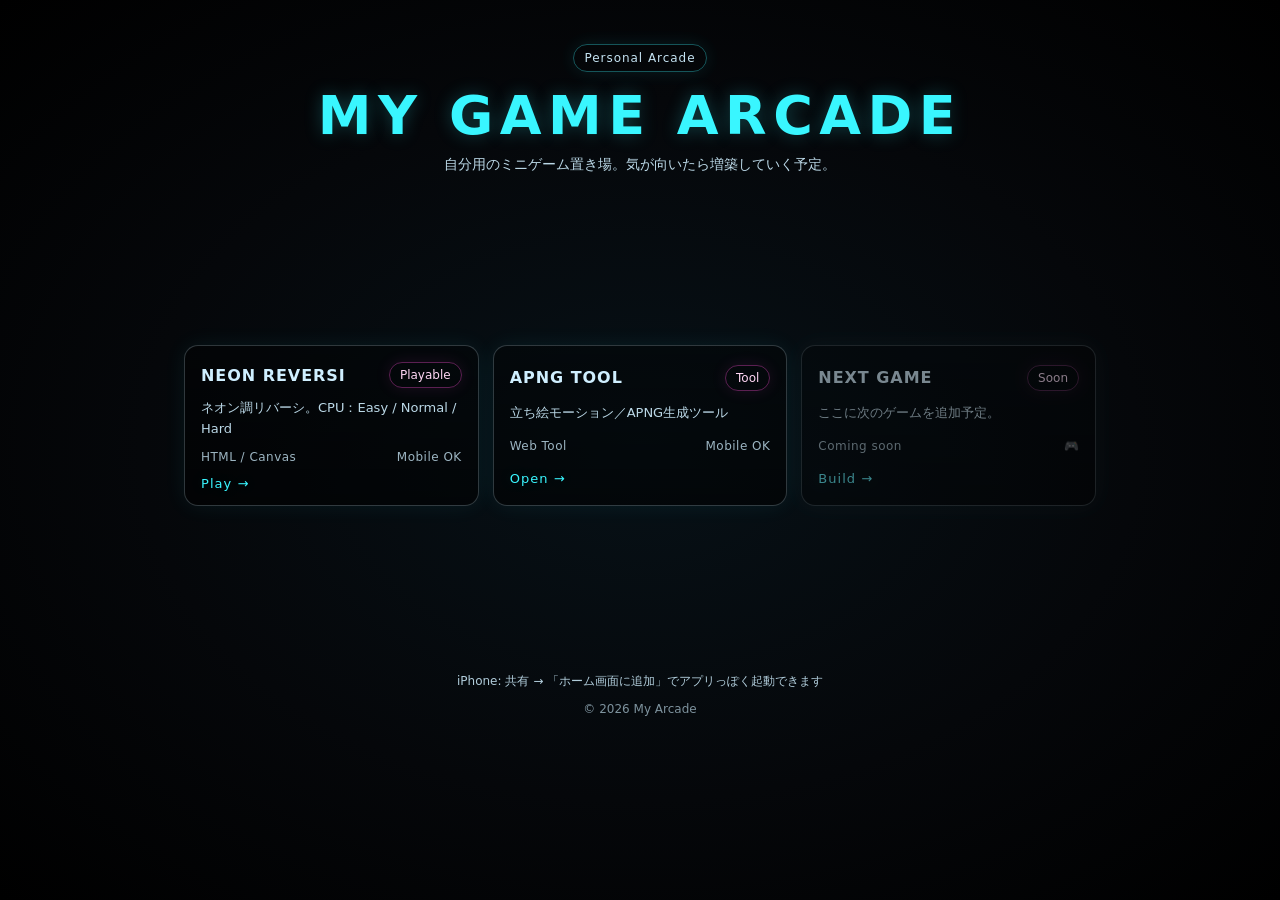
==== commit dca06bdc: "Add APNG tool card to index.html Added a new card for the APNG tool with description and metadata." ====
--- a/index.html
+++ b/index.html
@@ -35,6 +35,21 @@
         <div class="cta">Play →</div>
       </a>
 
+      <a class="card" href="./apng/" aria-label="APNGツールを開く">
+  <div class="cardTop">
+    <div class="title">APNG TOOL</div>
+    <div class="tag">Tool</div>
+  </div>
+  <div class="desc">
+    立ち絵モーション／APNG生成ツール
+  </div>
+  <div class="meta">
+    <span>Web Tool</span>
+    <span>Mobile OK</span>
+  </div>
+  <div class="cta">Open →</div>
+</a>
+
       <!-- 追加用ダミー（あとで増やす） -->
       <div class="card ghost" aria-hidden="true">
         <div class="cardTop">
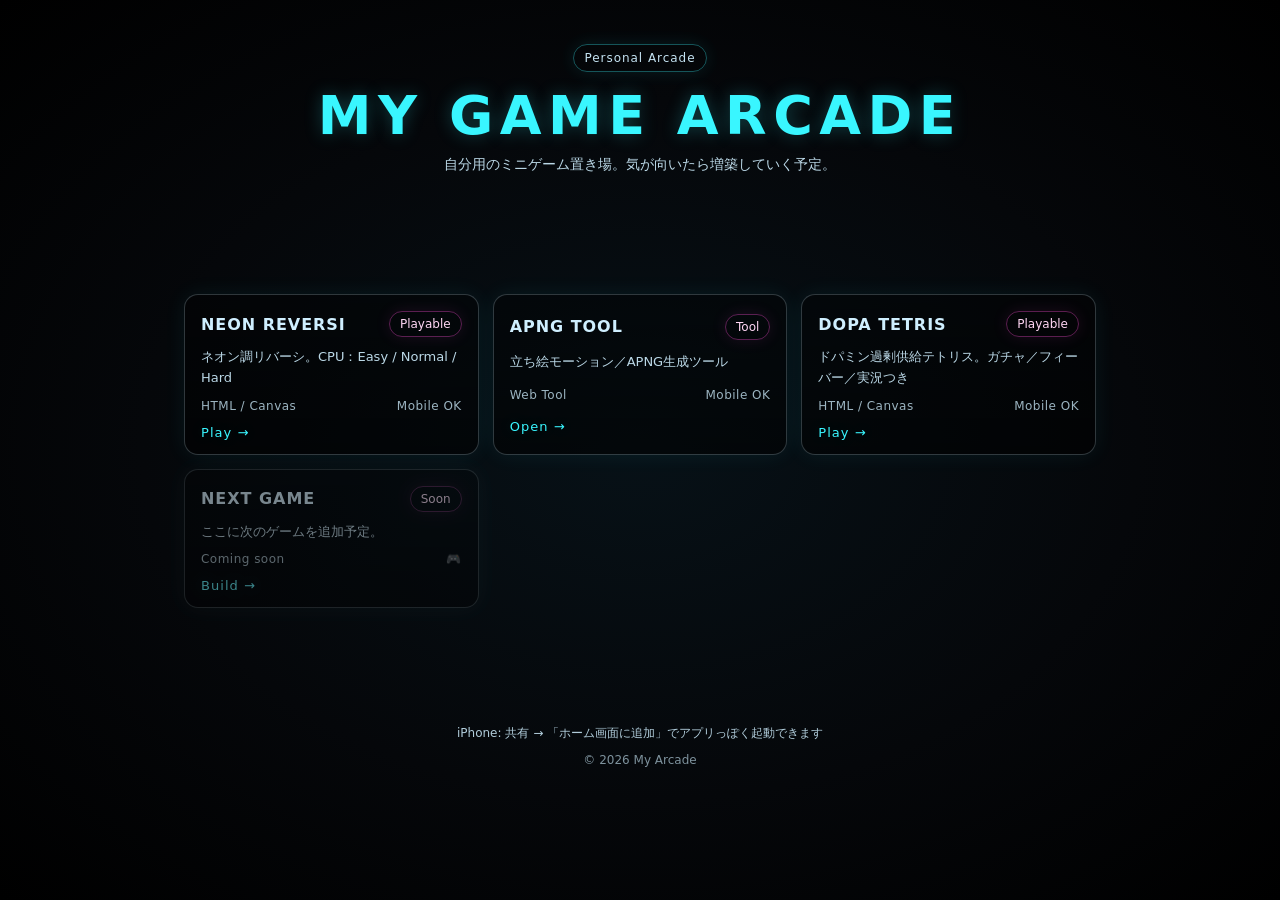
==== commit cfe10b39: "Update index.html" ====
--- a/index.html
+++ b/index.html
@@ -1,84 +1,99 @@
 <!doctype html>
 <html lang="ja">
-<head>
-  <meta charset="utf-8" />
-  <meta name="viewport" content="width=device-width, initial-scale=1" />
-  <meta name="theme-color" content="#05070a" />
-  <title>My Game Arcade</title>
-  <link rel="stylesheet" href="./web2/home.css" />
-</head>
+  <head>
+    <meta charset="utf-8" />
+    <meta name="viewport" content="width=device-width, initial-scale=1" />
+    <meta name="theme-color" content="#05070a" />
+    <title>My Game Arcade</title>
+    <link rel="stylesheet" href="./web2/home.css" />
+  </head>
+  <body>
+    <main class="wrap">
+      <header class="hero">
+        <div class="badge">Personal Arcade</div>
+        <h1>MY GAME ARCADE</h1>
+        <p class="sub">
+          自分用のミニゲーム置き場。気が向いたら増築していく予定。
+        </p>
+      </header>
 
-<body>
-  <main class="wrap">
-    <header class="hero">
-      <div class="badge">Personal Arcade</div>
-      <h1>MY GAME ARCADE</h1>
-      <p class="sub">
-        自分用のミニゲーム置き場。気が向いたら増築していく予定。
-      </p>
-    </header>
+      <section class="grid" aria-label="ゲーム一覧">
+        <!-- Reversi -->
+        <a class="card" href="./web2/" aria-label="NEON REVERSI を開く">
+          <div class="cardTop">
+            <div class="title">NEON REVERSI</div>
+            <div class="tag">Playable</div>
+          </div>
+          <div class="desc">
+            ネオン調リバーシ。CPU：Easy / Normal / Hard
+          </div>
+          <div class="meta">
+            <span>HTML / Canvas</span>
+            <span>Mobile OK</span>
+          </div>
+          <div class="cta">Play →</div>
+        </a>
 
-    <section class="grid" aria-label="ゲーム一覧">
-      <!-- Reversi -->
-      <a class="card" href="./web2/" aria-label="NEON REVERSI を開く">
-        <div class="cardTop">
-          <div class="title">NEON REVERSI</div>
-          <div class="tag">Playable</div>
+        <a class="card" href="./apng/" aria-label="APNGツールを開く">
+          <div class="cardTop">
+            <div class="title">APNG TOOL</div>
+            <div class="tag">Tool</div>
+          </div>
+          <div class="desc">
+            立ち絵モーション／APNG生成ツール
+          </div>
+          <div class="meta">
+            <span>Web Tool</span>
+            <span>Mobile OK</span>
+          </div>
+          <div class="cta">Open →</div>
+        </a>
+
+        <!-- Dopa Tetris -->
+        <a class="card" href="./tetris/" aria-label="DOPA TETRIS を開く">
+          <div class="cardTop">
+            <div class="title">DOPA TETRIS</div>
+            <div class="tag">Playable</div>
+          </div>
+          <div class="desc">
+            ドパミン過剰供給テトリス。ガチャ／フィーバー／実況つき
+          </div>
+          <div class="meta">
+            <span>HTML / Canvas</span>
+            <span>Mobile OK</span>
+          </div>
+          <div class="cta">Play →</div>
+        </a>
+
+        <!-- 追加用ダミー（あとで増やす） -->
+        <div class="card ghost" aria-hidden="true">
+          <div class="cardTop">
+            <div class="title">NEXT GAME</div>
+            <div class="tag">Soon</div>
+          </div>
+          <div class="desc">
+            ここに次のゲームを追加予定。
+          </div>
+          <div class="meta">
+            <span>Coming soon</span>
+            <span>🎮</span>
+          </div>
+          <div class="cta">Build →</div>
         </div>
-        <div class="desc">
-          ネオン調リバーシ。CPU：Easy / Normal / Hard
+      </section>
+
+      <footer class="foot">
+        <div class="hint">
+          iPhone: 共有 → 「ホーム画面に追加」でアプリっぽく起動できます
         </div>
-        <div class="meta">
-          <span>HTML / Canvas</span>
-          <span>Mobile OK</span>
+        <div class="small">
+          © <span id="y"></span> My Arcade
         </div>
-        <div class="cta">Play →</div>
-      </a>
+      </footer>
+    </main>
 
-      <a class="card" href="./apng/" aria-label="APNGツールを開く">
-  <div class="cardTop">
-    <div class="title">APNG TOOL</div>
-    <div class="tag">Tool</div>
-  </div>
-  <div class="desc">
-    立ち絵モーション／APNG生成ツール
-  </div>
-  <div class="meta">
-    <span>Web Tool</span>
-    <span>Mobile OK</span>
-  </div>
-  <div class="cta">Open →</div>
-</a>
-
-      <!-- 追加用ダミー（あとで増やす） -->
-      <div class="card ghost" aria-hidden="true">
-        <div class="cardTop">
-          <div class="title">NEXT GAME</div>
-          <div class="tag">Soon</div>
-        </div>
-        <div class="desc">
-          ここに次のゲームを追加予定。
-        </div>
-        <div class="meta">
-          <span>Coming soon</span>
-          <span>🎮</span>
-        </div>
-        <div class="cta">Build →</div>
-      </div>
-    </section>
-
-    <footer class="foot">
-      <div class="hint">
-        iPhone: 共有 → 「ホーム画面に追加」でアプリっぽく起動できます
-      </div>
-      <div class="small">
-        © <span id="y"></span> My Arcade
-      </div>
-    </footer>
-  </main>
-
-  <script>
-    document.getElementById("y").textContent = new Date().getFullYear();
-  </script>
-</body>
+    <script>
+      document.getElementById("y").textContent = new Date().getFullYear();
+    </script>
+  </body>
 </html>
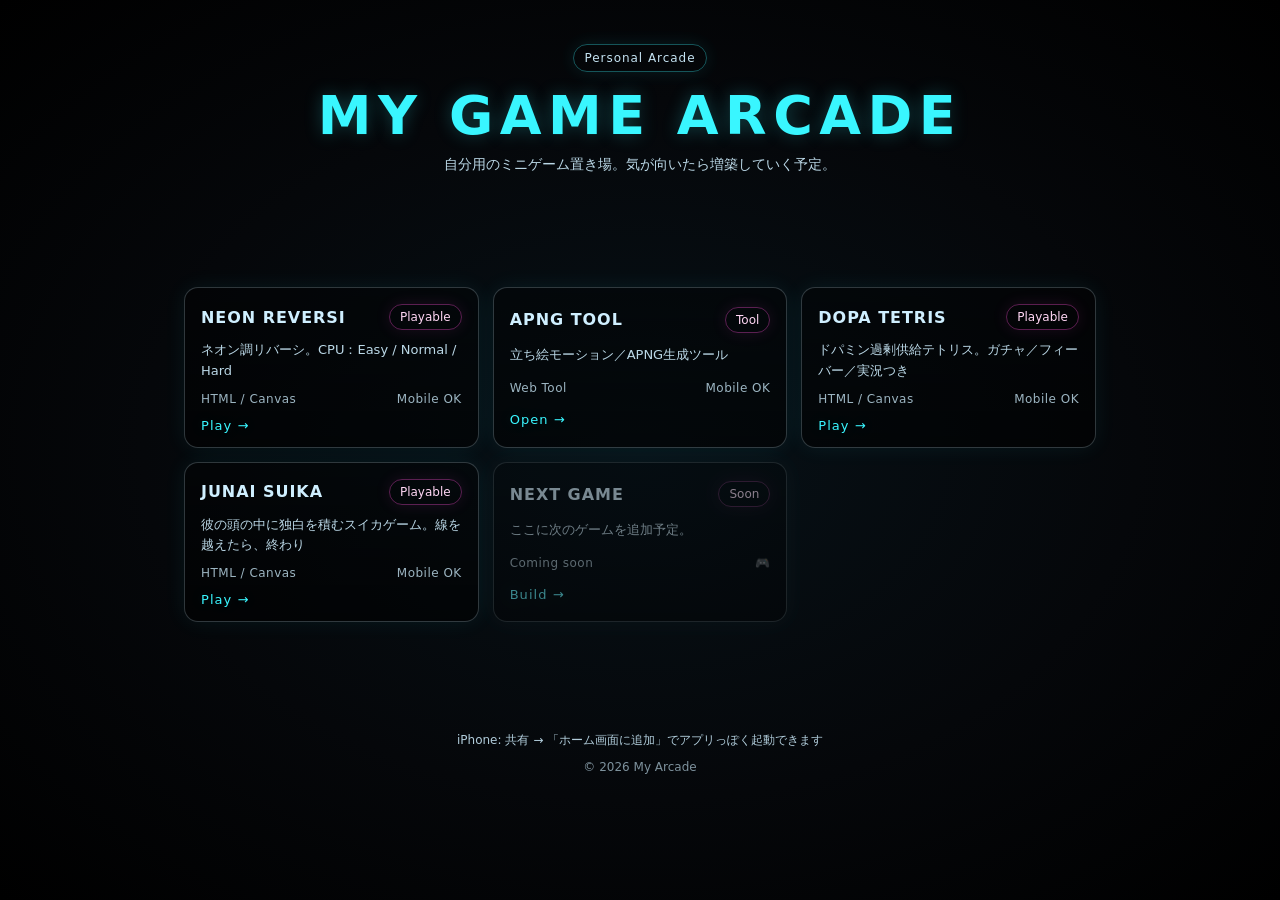
==== commit 749da574: "Add Junai Suika game at suika/index.html Single-file HTML game, no build step or external dependenci" ====
--- a/index.html
+++ b/index.html
@@ -65,6 +65,22 @@
           <div class="cta">Play →</div>
         </a>
 
+        <!-- Junai Suika -->
+        <a class="card" href="./suika/" aria-label="JUNAI SUIKA を開く">
+          <div class="cardTop">
+            <div class="title">JUNAI SUIKA</div>
+            <div class="tag">Playable</div>
+          </div>
+          <div class="desc">
+            彼の頭の中に独白を積むスイカゲーム。線を越えたら、終わり
+          </div>
+          <div class="meta">
+            <span>HTML / Canvas</span>
+            <span>Mobile OK</span>
+          </div>
+          <div class="cta">Play →</div>
+        </a>
+
         <!-- 追加用ダミー（あとで増やす） -->
         <div class="card ghost" aria-hidden="true">
           <div class="cardTop">
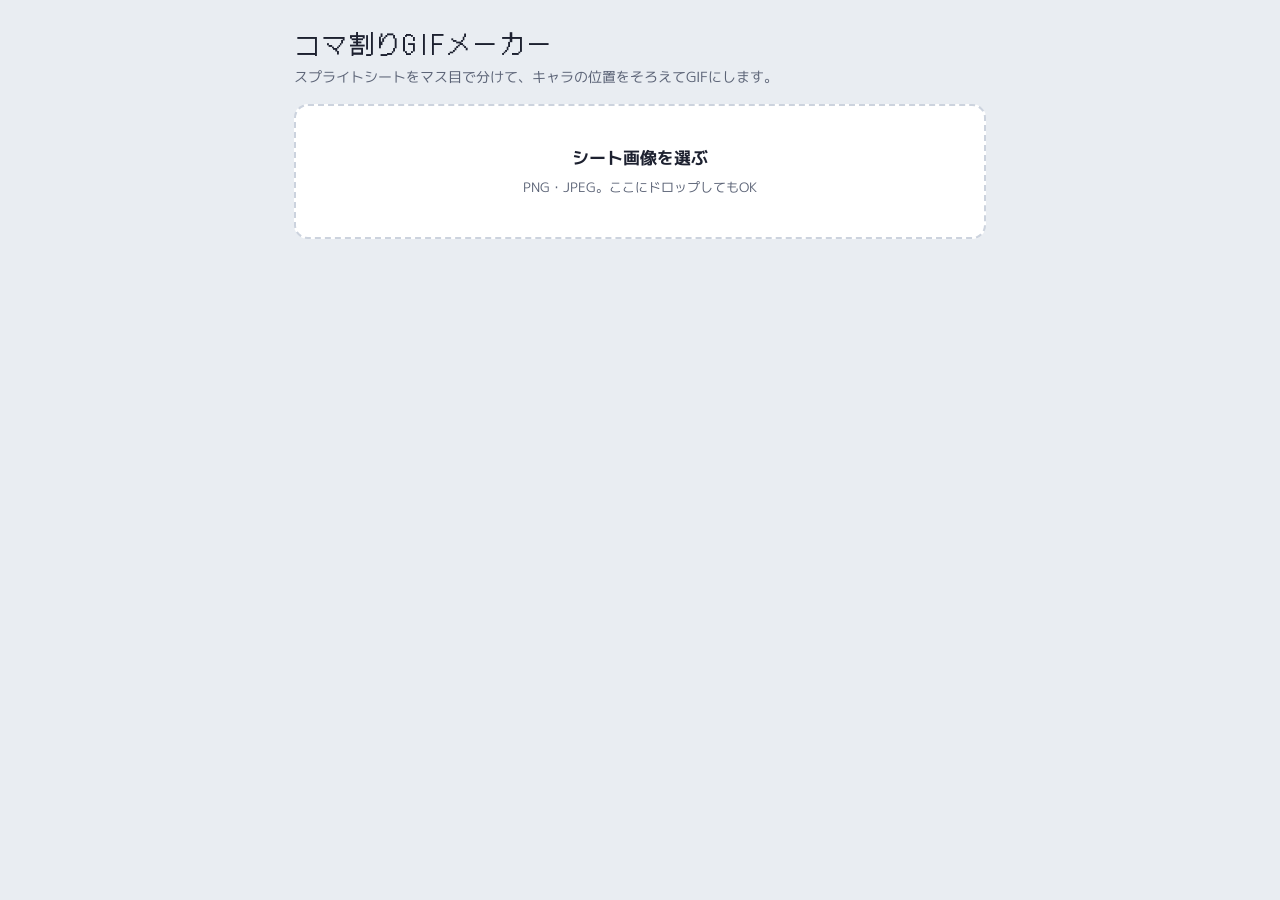
==== commit 19682823: "Add files via upload" ====
--- a/index.html
+++ b/index.html
@@ -1,115 +1,824 @@
 <!doctype html>
 <html lang="ja">
-  <head>
-    <meta charset="utf-8" />
-    <meta name="viewport" content="width=device-width, initial-scale=1" />
-    <meta name="theme-color" content="#05070a" />
-    <title>My Game Arcade</title>
-    <link rel="stylesheet" href="./web2/home.css" />
-  </head>
-  <body>
-    <main class="wrap">
-      <header class="hero">
-        <div class="badge">Personal Arcade</div>
-        <h1>MY GAME ARCADE</h1>
-        <p class="sub">
-          自分用のミニゲーム置き場。気が向いたら増築していく予定。
-        </p>
-      </header>
-
-      <section class="grid" aria-label="ゲーム一覧">
-        <!-- Reversi -->
-        <a class="card" href="./web2/" aria-label="NEON REVERSI を開く">
-          <div class="cardTop">
-            <div class="title">NEON REVERSI</div>
-            <div class="tag">Playable</div>
+<head>
+<meta charset="utf-8">
+<meta name="viewport" content="width=device-width, initial-scale=1, viewport-fit=cover">
+<title>コマ割りGIFメーカー</title>
+<link rel="stylesheet" href="https://fonts.googleapis.com/css2?family=DotGothic16&family=M+PLUS+1p:wght@400;500;700&display=swap">
+<style>
+:root{
+  --paper:#E9EDF2; --panel:#FFFFFF; --ink:#1D2130; --sub:#5B6376; --line:#CCD3DE;
+  --gold:#B67C0A; --gold-soft:#F3E3BC; --chk-a:#FFFFFF; --chk-b:#E3E7EE;
+  box-sizing:border-box;
+  padding-top:env(safe-area-inset-top,0px);
+  padding-bottom:env(safe-area-inset-bottom,0px);
+}
+@media (prefers-color-scheme:dark){
+  :root:not([data-theme="light"]){
+    --paper:#161922; --panel:#1F2330; --ink:#E6E9EF; --sub:#99A1B3; --line:#353B4C;
+    --gold:#E6AE3C; --gold-soft:#3A301A; --chk-a:#2A2F3D; --chk-b:#232734;
+  }
+}
+:root[data-theme="dark"]{
+  --paper:#161922; --panel:#1F2330; --ink:#E6E9EF; --sub:#99A1B3; --line:#353B4C;
+  --gold:#E6AE3C; --gold-soft:#3A301A; --chk-a:#2A2F3D; --chk-b:#232734;
+}
+*,*::before,*::after{box-sizing:inherit}
+html{scroll-padding-top:env(safe-area-inset-top,0px)}
+body{margin:0;background:var(--paper);color:var(--ink);
+  font-family:"M PLUS 1p","Hiragino Sans","Yu Gothic",system-ui,sans-serif;font-size:15px;line-height:1.6}
+main{max-width:720px;margin:0 auto;padding:18px 14px 40px}
+h1{font-family:"DotGothic16","M PLUS 1p",monospace;font-weight:400;font-size:26px;letter-spacing:.04em;margin:4px 0 2px}
+.lead{color:var(--sub);margin:0 0 16px;font-size:14px}
+.drop{display:block;border:2px dashed var(--line);border-radius:14px;background:var(--panel);
+  padding:38px 18px;text-align:center;cursor:pointer}
+.drop strong{display:block;font-size:17px;margin-bottom:4px}
+.drop span{color:var(--sub);font-size:13px}
+.drop:focus-within,.drop.over{border-color:var(--gold)}
+input[type=file]{position:absolute;opacity:0;width:1px;height:1px}
+.stage{position:relative;background:
+  repeating-conic-gradient(var(--chk-a) 0 25%,var(--chk-b) 0 50%) 0 0/16px 16px;
+  border:1px solid var(--line);border-radius:12px;height:min(52vh,420px);
+  display:flex;overflow:auto;padding:8px}
+#view{margin:auto;flex:none;image-rendering:pixelated;image-rendering:crisp-edges;cursor:grab;touch-action:none}
+#view.erase{cursor:crosshair}
+.stagewrap{position:relative}
+.zoom{position:absolute;right:8px;bottom:8px;display:flex;gap:4px;align-items:center}
+.zoom button{min-height:34px;min-width:38px;padding:0 8px;font-weight:700}
+.zoom span{font-size:12px;background:var(--panel);border:1px solid var(--line);border-radius:8px;padding:2px 6px}
+#view.drag{cursor:grabbing}
+.bar{display:flex;flex-wrap:wrap;gap:8px 12px;align-items:center;margin:10px 0}
+.bar .grow{flex:1;min-width:140px}
+button,.seg label{font:inherit;color:var(--ink);background:var(--panel);border:1px solid var(--line);
+  border-radius:9px;padding:7px 12px;cursor:pointer;min-height:38px}
+button:hover{border-color:var(--sub)}
+button:focus-visible,.seg input:focus-visible+span,input:focus-visible{outline:2px solid var(--gold);outline-offset:2px}
+button.primary{background:var(--gold);border-color:var(--gold);color:#fff;font-weight:700}
+:root[data-theme="dark"] button.primary{color:#1D2130}
+@media (prefers-color-scheme:dark){:root:not([data-theme="light"]) button.primary{color:#1D2130}}
+button:disabled{opacity:.5;cursor:default}
+.play{min-width:92px;font-weight:700}
+input[type=range]{width:100%;accent-color:var(--gold)}
+.small{font-size:13px;color:var(--sub)}
+.nudge{background:var(--panel);border:1px solid var(--line);border-radius:12px;padding:10px 12px;margin-bottom:12px}
+.nudge .pad{display:grid;grid-template-columns:repeat(3,42px);grid-template-rows:repeat(2,38px);gap:4px}
+.nudge .pad button{padding:0;min-height:0}
+.nudge .pad .u{grid-column:2}.nudge .pad .l{grid-column:1;grid-row:2}.nudge .pad .d{grid-column:2;grid-row:2}.nudge .pad .r{grid-column:3;grid-row:2}
+.frames{display:flex;gap:8px;overflow-x:auto;padding:4px 2px 10px;scroll-snap-type:x proximity}
+.fr{flex:0 0 auto;width:74px;scroll-snap-align:start;padding:4px;border-radius:10px;
+  background:var(--panel);border:2px solid var(--line);display:flex;flex-direction:column;align-items:center;gap:2px;min-height:0}
+.fr canvas{width:64px;height:64px;image-rendering:pixelated;
+  background:repeating-conic-gradient(var(--chk-a) 0 25%,var(--chk-b) 0 50%) 0 0/8px 8px;border-radius:6px}
+.fr.sel{border-color:var(--gold)}
+.fr.off canvas{opacity:.25}
+.fr .n{font-size:12px;color:var(--sub);line-height:1.2}
+.fr.off .n{text-decoration:line-through}
+section.card{background:var(--panel);border:1px solid var(--line);border-radius:12px;padding:12px 14px;margin-top:12px}
+section.card h2{font-size:15px;margin:0 0 8px}
+.row{display:flex;flex-wrap:wrap;align-items:center;gap:8px 14px;margin:8px 0}
+.row > .lab{min-width:84px;font-weight:500}
+.num{width:64px;font:inherit;padding:6px 8px;border-radius:8px;border:1px solid var(--line);background:var(--paper);color:var(--ink)}
+.seg{display:inline-flex;flex-wrap:wrap;gap:4px}
+.seg label{padding:0;border:none;background:none;min-height:0}
+.seg input{position:absolute;opacity:0;width:1px;height:1px}
+.seg span{display:block;padding:6px 11px;border:1px solid var(--line);border-radius:9px;background:var(--paper);cursor:pointer}
+.seg input:checked+span{background:var(--gold-soft);border-color:var(--gold);font-weight:700}
+.chk{display:inline-flex;align-items:center;gap:6px;cursor:pointer}
+.chk input{accent-color:var(--gold);width:18px;height:18px}
+.status{min-height:1.6em;margin-top:10px;font-size:14px}
+.status.err{color:#C0392B}
+.hidden{display:none!important}
+@media (prefers-reduced-motion:reduce){*{scroll-behavior:auto}}
+</style>
+</head>
+<body>
+<main>
+  <h1>コマ割りGIFメーカー</h1>
+  <p class="lead">スプライトシートをマス目で分けて、キャラの位置をそろえてGIFにします。</p>
+
+  <label class="drop" id="drop">
+    <input type="file" id="file" accept="image/*">
+    <strong>シート画像を選ぶ</strong>
+    <span>PNG・JPEG。ここにドロップしてもOK</span>
+  </label>
+
+  <div id="app" class="hidden">
+    <div class="stagewrap">
+      <div class="stage" id="stage"><canvas id="view" width="1" height="1" aria-label="プレビュー"></canvas></div>
+      <div class="zoom"><button id="zout" aria-label="縮小">−</button><span id="ztxt">×1</span><button id="zin" aria-label="拡大">＋</button></div>
+    </div>
+
+    <div class="bar">
+      <button class="play" id="play">▶ 再生</button>
+      <div class="grow">
+        <div class="small">1コマの長さ <b id="delayTxt">80</b> ms</div>
+        <input type="range" id="delay" min="20" max="400" step="10" value="80" aria-label="1コマの長さ">
+      </div>
+      <div class="small" id="sizeTxt"></div>
+    </div>
+
+    <div class="nudge" id="nudge">
+      <div class="row" style="margin-top:0">
+        <b id="selTxt">コマ 1</b>
+        <div class="seg">
+          <label><input type="radio" name="tool" value="move" checked><span>位置を動かす</span></label>
+          <label><input type="radio" name="tool" value="erase"><span>消しゴム</span></label>
+        </div>
+      </div>
+      <div id="movePanel">
+        <div class="row">
+          <div style="flex:1;min-width:160px">
+            <div class="small" id="offTxt"></div>
+            <div class="small">プレビューをドラッグ、または矢印で1pxずつ</div>
+            <label class="chk" style="margin-top:6px"><input type="checkbox" id="onion" checked> 前のコマを透かす</label>
           </div>
-          <div class="desc">
-            ネオン調リバーシ。CPU：Easy / Normal / Hard
+          <div class="pad">
+            <button class="u" data-d="0,-1" aria-label="上へ">↑</button>
+            <button class="l" data-d="-1,0" aria-label="左へ">←</button>
+            <button class="d" data-d="0,1" aria-label="下へ">↓</button>
+            <button class="r" data-d="1,0" aria-label="右へ">→</button>
           </div>
-          <div class="meta">
-            <span>HTML / Canvas</span>
-            <span>Mobile OK</span>
-          </div>
-          <div class="cta">Play →</div>
-        </a>
-
-        <a class="card" href="./apng/" aria-label="APNGツールを開く">
-          <div class="cardTop">
-            <div class="title">APNG TOOL</div>
-            <div class="tag">Tool</div>
-          </div>
-          <div class="desc">
-            立ち絵モーション／APNG生成ツール
-          </div>
-          <div class="meta">
-            <span>Web Tool</span>
-            <span>Mobile OK</span>
-          </div>
-          <div class="cta">Open →</div>
-        </a>
-
-        <!-- Dopa Tetris -->
-        <a class="card" href="./tetris/" aria-label="DOPA TETRIS を開く">
-          <div class="cardTop">
-            <div class="title">DOPA TETRIS</div>
-            <div class="tag">Playable</div>
-          </div>
-          <div class="desc">
-            ドパミン過剰供給テトリス。ガチャ／フィーバー／実況つき
-          </div>
-          <div class="meta">
-            <span>HTML / Canvas</span>
-            <span>Mobile OK</span>
-          </div>
-          <div class="cta">Play →</div>
-        </a>
-
-        <!-- Junai Suika -->
-        <a class="card" href="./suika/" aria-label="JUNAI SUIKA を開く">
-          <div class="cardTop">
-            <div class="title">JUNAI SUIKA</div>
-            <div class="tag">Playable</div>
-          </div>
-          <div class="desc">
-            彼の頭の中に独白を積むスイカゲーム。線を越えたら、終わり
-          </div>
-          <div class="meta">
-            <span>HTML / Canvas</span>
-            <span>Mobile OK</span>
-          </div>
-          <div class="cta">Play →</div>
-        </a>
-
-        <!-- 追加用ダミー（あとで増やす） -->
-        <div class="card ghost" aria-hidden="true">
-          <div class="cardTop">
-            <div class="title">NEXT GAME</div>
-            <div class="tag">Soon</div>
-          </div>
-          <div class="desc">
-            ここに次のゲームを追加予定。
-          </div>
-          <div class="meta">
-            <span>Coming soon</span>
-            <span>🎮</span>
-          </div>
-          <div class="cta">Build →</div>
         </div>
-      </section>
-
-      <footer class="foot">
-        <div class="hint">
-          iPhone: 共有 → 「ホーム画面に追加」でアプリっぽく起動できます
+        <div class="row" style="margin-bottom:0">
+          <button id="resetOne">位置を戻す</button>
+          <button id="resetAll">全コマの位置を戻す</button>
         </div>
-        <div class="small">
-          © <span id="y"></span> My Arcade
+      </div>
+      <div id="erasePanel" class="hidden">
+        <div class="row"><span class="small">太さ <b id="brushTxt">8</b>px</span>
+          <div style="flex:1;min-width:140px"><input type="range" id="brush" min="1" max="40" value="8" aria-label="消しゴムの太さ"></div>
         </div>
-      </footer>
-    </main>
-
-    <script>
-      document.getElementById("y").textContent = new Date().getFullYear();
-    </script>
-  </body>
+        <div class="small">なぞった所が消えます。細かい所は＋で拡大して、2本指でスクロール。</div>
+        <div class="row" style="margin-bottom:0">
+          <button id="undo">1回戻す</button>
+          <button id="clearMask">このコマの消しゴムを全部戻す</button>
+        </div>
+      </div>
+      <div class="row" style="margin-bottom:0;border-top:1px solid var(--line);padding-top:10px">
+        <span class="small">順番</span>
+        <button id="mvPrev">◀ 前へ</button>
+        <button id="mvNext">後ろへ ▶</button>
+        <button id="toggleOne">このコマを外す</button>
+      </div>
+      <div class="row" style="margin-bottom:0">
+        <button id="dupOne">このコマを複製</button>
+        <button id="resetOrder">順番を元に戻す</button>
+      </div>
+    </div>
+
+    <div class="frames" id="frames" role="listbox" aria-label="コマ一覧"></div>
+
+    <section class="card">
+      <h2>分け方とそろえ方</h2>
+      <div class="row"><span class="lab">マス目</span>
+        横 <input class="num" type="number" id="cols" min="1" max="32" value="4">
+        縦 <input class="num" type="number" id="rows" min="1" max="32" value="4">
+      </div>
+      <div class="row"><span class="lab">切り方</span>
+        <div class="seg">
+          <label><input type="radio" name="split" value="auto" checked><span>キャラごとに自動</span></label>
+          <label><input type="radio" name="split" value="grid"><span>マス目でスパッと</span></label>
+        </div>
+      </div>
+      <p class="small" style="margin:0 0 4px">「キャラごとに自動」はマス目からはみ出た足やエフェクトも、つながっていれば丸ごとそのコマに入れます。</p>
+<p class="small hidden" id="alphaNote" style="margin:4px 0">透過画像なので、背景はそのまま使います。</p>
+      <div id="bgRows">
+      <div class="row"><span class="lab">背景</span>
+        <label class="chk"><input type="checkbox" id="rmbg" checked> 背景色を消す</label>
+        <label class="chk"><input type="checkbox" id="fringe" checked> 縁のにじみも消す</label>
+      </div>
+      <div class="row"><span class="lab">許容度</span>
+        <div class="grow" style="flex:1;min-width:160px"><input type="range" id="tol" min="0" max="120" value="40" aria-label="背景の許容度"></div>
+        <span class="small" id="tolTxt">40</span>
+      </div>
+      </div>
+      <div class="row"><span class="lab">そろえ方</span>
+        <div class="seg" id="align">
+          <label><input type="radio" name="align" value="char" checked><span>キャラの足元</span></label>
+          <label><input type="radio" name="align" value="box"><span>全体の下端</span></label>
+          <label><input type="radio" name="align" value="none"><span>マス目のまま</span></label>
+        </div>
+      </div>
+      <p class="small" style="margin:4px 0 0">「キャラの足元」はエフェクトなど明るい色を無視して、暗い部分（髪・服・靴）の中心と下端で合わせます。</p>
+    </section>
+
+    <section class="card">
+      <h2>書き出し</h2>
+      <div class="row"><span class="lab">倍率</span>
+        <div class="seg">
+          <label><input type="radio" name="scale" value="0.5"><span>½</span></label>
+          <label><input type="radio" name="scale" value="1" checked><span>1×</span></label>
+          <label><input type="radio" name="scale" value="2"><span>2×</span></label>
+        </div>
+      </div>
+      <div class="row"><span class="lab">GIFの背景</span>
+        <div class="seg">
+          <label><input type="radio" name="bg" value="none" checked><span>透過</span></label>
+          <label><input type="radio" name="bg" value="#ffffff"><span>白</span></label>
+          <label><input type="radio" name="bg" value="custom"><span>色を選ぶ</span></label>
+        </div>
+        <input type="color" id="bgColor" value="#2b3a55" aria-label="背景色">
+      </div>
+      <div class="row"><span class="lab">再生</span>
+        <label class="chk"><input type="checkbox" id="pingpong"> 往復させる</label>
+      </div>
+      <div class="row" style="margin-bottom:0">
+        <button class="primary" id="saveGif">GIFを保存</button>
+        <button id="saveSheet">そろえたシートをPNGで保存</button>
+        <button id="another">別の画像にする</button>
+      </div>
+      <div class="status" id="status" role="status"></div>
+    </section>
+  </div>
+</main>
+
+<script>
+(() => {
+const $ = id => document.getElementById(id);
+const view = $('view'), vctx = view.getContext('2d');
+const S = {
+  sheet:null, cells:[], st:[], order:[], sel:0, playing:false, playPos:0,
+  delay:80, scale:1, zoom:1, layout:null, gridKey:''
+};
+let downloads = null;
+if (window.claude && window.claude.use) {
+  window.claude.use('downloads').then(d => { downloads = d; }).catch(()=>{});
+}
+const tool = () => document.querySelector('input[name=tool]:checked').value;
+
+/* ---------- load ---------- */
+const file = $('file'), drop = $('drop');
+file.addEventListener('change', e => { if (e.target.files[0]) load(e.target.files[0]); });
+['dragover','dragenter'].forEach(t => drop.addEventListener(t, e => { e.preventDefault(); drop.classList.add('over'); }));
+['dragleave','drop'].forEach(t => drop.addEventListener(t, () => drop.classList.remove('over')));
+drop.addEventListener('drop', e => { e.preventDefault(); const f = e.dataTransfer.files[0]; if (f) load(f); });
+$('another').onclick = () => { file.value=''; file.click(); };
+
+function load(f){
+  const url = URL.createObjectURL(f);
+  const im = new Image();
+  im.onload = () => {
+    const c = document.createElement('canvas'); c.width = im.naturalWidth; c.height = im.naturalHeight;
+    const cx = c.getContext('2d', {willReadFrequently:true}); cx.drawImage(im,0,0);
+    S.sheet = cx.getImageData(0,0,c.width,c.height);
+    { const d=S.sheet.data; let t=0; for (let i=3;i<d.length;i+=16) if (d[i]<250) t++;
+      S.hasAlpha = t > d.length/16*0.02; }   // already a transparent image?
+    $('bgRows').classList.toggle('hidden', S.hasAlpha);
+    $('alphaNote').classList.toggle('hidden', !S.hasAlpha);
+    S.gridKey=''; S.sel=0;
+    drop.classList.add('hidden'); $('app').classList.remove('hidden');
+    process(); URL.revokeObjectURL(url); status('');
+  };
+  im.onerror = () => status('画像を読み込めませんでした。PNGかJPEGを選んでください。', true);
+  im.src = url;
+}
+
+/* ---------- processing ---------- */
+function opts(){
+  return {
+    cols: clampInt($('cols').value,1,32,4), rows: clampInt($('rows').value,1,32,4),
+    rmbg: $('rmbg').checked, fringe: $('fringe').checked, tol: +$('tol').value,
+    align: document.querySelector('input[name=align]:checked').value,
+    split: document.querySelector('input[name=split]:checked').value
+  };
+}
+function clampInt(v,a,b,d){ v = parseInt(v,10); return isNaN(v) ? d : Math.max(a,Math.min(b,v)); }
+
+function bgColor(sh){
+  let r=0,g=0,b=0,n=0; const W=sh.width,H=sh.height,d=sh.data;
+  for (const [cx,cy] of [[0,0],[W-3,0],[0,H-3],[W-3,H-3]])
+    for (let y=cy;y<cy+3;y++) for (let x=cx;x<cx+3;x++){ const i=(y*W+x)*4; r+=d[i];g+=d[i+1];b+=d[i+2];n++; }
+  return [r/n,g/n,b/n];
+}
+
+function process(){
+  if (!S.sheet) return;
+  const o = opts(), sh = S.sheet, W = sh.width, H = sh.height;
+  const key = `${W}x${H}:${o.cols}x${o.rows}`;
+  const n = o.cols*o.rows;
+  if (key !== S.gridKey){
+    S.gridKey = key;
+    S.st = Array.from({length:n}, () => ({dx:0,dy:0,on:true,strokes:[]}));
+    S.order = Array.from({length:n}, (_,i)=>i);
+    S.erase = new Uint8Array(W*H);
+    S.sel = 0;
+  }
+  const full = new ImageData(new Uint8ClampedArray(sh.data), W, H), d = full.data;
+  // transparent images keep their own alpha; colour-based removal would eat dark outlines
+  const useRm = o.rmbg && !S.hasAlpha, thr = S.hasAlpha ? 1 : 128;
+  if (useRm) removeBg(full, bgColor(sh), o.tol, o.fringe);
+  const cw = W/o.cols, ch = H/o.rows;
+  const cellOf = (x,y) => Math.min(o.rows-1,Math.floor(y/ch))*o.cols + Math.min(o.cols-1,Math.floor(x/cw));
+  const pc = new Int16Array(W*H).fill(-1);
+  if (o.split==='auto' && (useRm || S.hasAlpha)){
+    // group touching pixels into pieces; each piece goes to the cell its centre sits in,
+    // so a sprite that pokes over the grid line stays whole
+    // grow the opaque area by 2px so pieces less than ~4px apart join up, then label pieces
+    const R=2, op=new Uint8Array(W*H), tmp=new Uint8Array(W*H), dil=new Uint8Array(W*H);
+    for (let p=0;p<W*H;p++) op[p]=d[p*4+3]>=thr?1:0;
+    for (let y=0;y<H;y++){ const r=y*W; let run=-1e9;
+      for (let x=0;x<W;x++){ if(op[r+x]) run=x; if(x-run<=R) tmp[r+x]=1; }
+      run=1e9; for (let x=W-1;x>=0;x--){ if(op[r+x]) run=x; if(run-x<=R) tmp[r+x]=1; } }
+    for (let x=0;x<W;x++){ let run=-1e9;
+      for (let y=0;y<H;y++){ if(tmp[y*W+x]) run=y; if(y-run<=R) dil[y*W+x]=1; }
+      run=1e9; for (let y=H-1;y>=0;y--){ if(tmp[y*W+x]) run=y; if(run-y<=R) dil[y*W+x]=1; } }
+    const lab=new Int32Array(W*H).fill(-1), buf=new Int32Array(W*H), comps=[];
+    for (let p0=0;p0<W*H;p0++){
+      if (!dil[p0] || lab[p0]!==-1) continue;
+      const id=comps.length; let head=0, tail=0, sx=0, sy=0, cnt=0, x0=W,y0=H,x1=0,y1=0;
+      buf[tail++]=p0; lab[p0]=id;
+      while (head<tail){
+        const p=buf[head++], x=p%W, y=(p-x)/W;
+        if (op[p]){ sx+=x; sy+=y; cnt++; if(x<x0)x0=x; if(x>x1)x1=x; if(y<y0)y0=y; if(y>y1)y1=y; }
+        for (let yy=Math.max(0,y-1); yy<=Math.min(H-1,y+1); yy++)
+          for (let xx=Math.max(0,x-1); xx<=Math.min(W-1,x+1); xx++){
+            const q=yy*W+xx; if (dil[q] && lab[q]===-1){ lab[q]=id; buf[tail++]=q; }
+          }
+      }
+      comps.push({cnt,cx:sx/Math.max(1,cnt),cy:sy/Math.max(1,cnt),b:[x0,y0,x1,y1]});
+    }
+    // big pieces (bodies) go to the cell their centre sits in; small bits (a detached shoe,
+    // dust, sparks) follow the nearest body so they never jump into the next row
+    const maxCnt = comps.reduce((m,c)=>Math.max(m,c.cnt),0);
+    const big = comps.filter(c=>c.cnt>=Math.max(150,maxCnt*0.05));
+    big.forEach(c=>{ c.cell=cellOf(c.cx,c.cy); });
+    const gap=(a,b)=>{ const dx=Math.max(0,a[0]-b[2],b[0]-a[2]), dy=Math.max(0,a[1]-b[3],b[1]-a[3]); return dx*dx+dy*dy; };
+    for (const c of comps){
+      if (c.cell!==undefined || !c.cnt) continue;
+      let best=null, bd=Infinity;
+      for (const g of big){ const v=gap(c.b,g.b); if (v<bd){ bd=v; best=g; } }
+      c.cell = best ? best.cell : cellOf(c.cx,c.cy);
+    }
+    for (let p=0;p<W*H;p++) if (op[p]) pc[p]=comps[lab[p]].cell;
+  } else {
+    for (let y=0;y<H;y++) for (let x=0;x<W;x++){ const p=y*W+x; if (d[p*4+3]>=thr) pc[p]=cellOf(x,y); }
+  }
+  S.pc = pc;
+  const bx0=new Int32Array(n).fill(W), by0=new Int32Array(n).fill(H), bx1=new Int32Array(n).fill(-1), by1=new Int32Array(n).fill(-1);
+  for (let y=0;y<H;y++) for (let x=0;x<W;x++){ const c=pc[y*W+x]; if (c<0) continue;
+    if (x<bx0[c])bx0[c]=x; if (x>bx1[c])bx1[c]=x; if (y<by0[c])by0[c]=y; if (y>by1[c])by1[c]=y; }
+  S.cells = [];
+  for (let c=0;c<n;c++){
+    const col=c%o.cols, row=(c-col)/o.cols;
+    let x0=bx0[c], y0=by0[c], w=bx1[c]-x0+1, h=by1[c]-y0+1;
+    if (bx1[c]<0){ x0=Math.round((col+.5)*cw); y0=Math.round((row+.5)*ch); w=1; h=1; }
+    const id = new ImageData(w,h), fd=id.data;
+    for (let y=0;y<h;y++) for (let x=0;x<w;x++){
+      const p=(y0+y)*W+x0+x; if (pc[p]!==c) continue;
+      const i=p*4, j=(y*w+x)*4; fd[j]=d[i]; fd[j+1]=d[i+1]; fd[j+2]=d[i+2]; fd[j+3]=d[i+3];
+    }
+    const cell = anchor(id, o.align);   // anchor ignores the eraser, so erasing never shifts a frame
+    if (o.align==='none'){ cell.ax=Math.round((col+.5)*cw)-x0; cell.ay=Math.round((row+1)*ch)-1-y0; }
+    for (let y=0;y<h;y++) for (let x=0;x<w;x++) if (S.erase[(y0+y)*W+x0+x]) fd[(y*w+x)*4+3]=0;
+    cell.x0=x0; cell.y0=y0; cell.img=id;
+    cell.box = bbox(id); cell.empty = !cell.box;
+    if (!cell.box) cell.box=[0,0,0,0];
+    cell.canvas = document.createElement('canvas'); cell.canvas.width=w; cell.canvas.height=h;
+    cell.canvas.getContext('2d').putImageData(id,0,0);
+    S.cells.push(cell);
+  }
+  if (S.sel >= S.order.length) S.sel=0;
+  buildThumbs(); relayout(); render();
+}
+
+function removeBg(id, bg, tol, fringe){
+  const w=id.width,h=id.height,d=id.data;
+  const near = (i,t) => Math.abs(d[i]-bg[0])<=t && Math.abs(d[i+1]-bg[1])<=t && Math.abs(d[i+2]-bg[2])<=t;
+  const seen = new Uint8Array(w*h), stack=[];
+  const push = p => { if (!seen[p] && near(p*4,tol)) { seen[p]=1; stack.push(p); } };
+  for (let x=0;x<w;x++){ push(x); push((h-1)*w+x); }
+  for (let y=0;y<h;y++){ push(y*w); push(y*w+w-1); }
+  while (stack.length){
+    const p=stack.pop(), x=p%w, y=(p-x)/w;
+    d[p*4+3]=0;
+    if (x>0) push(p-1); if (x<w-1) push(p+1); if (y>0) push(p-w); if (y<h-1) push(p+w);
+  }
+  if (fringe){
+    const t2 = Math.min(255, tol*2+20), kill=[];
+    for (let y=0;y<h;y++) for (let x=0;x<w;x++){
+      const p=y*w+x; if (seen[p]) continue;
+      const nb = (x>0&&seen[p-1])||(x<w-1&&seen[p+1])||(y>0&&seen[p-w])||(y<h-1&&seen[p+w]);
+      if (nb && near(p*4,t2)) kill.push(p);
+    }
+    for (const p of kill) d[p*4+3]=0;
+  }
+}
+
+function bbox(id){
+  const w=id.width,h=id.height,d=id.data;
+  let x0=w,y0=h,x1=-1,y1=-1;
+  for (let y=0;y<h;y++) for (let x=0;x<w;x++){
+    if (d[(y*w+x)*4+3]<128) continue;
+    if (x<x0)x0=x; if (x>x1)x1=x; if (y<y0)y0=y; if (y>y1)y1=y;
+  }
+  return x1<0 ? null : [x0,y0,x1,y1];
+}
+
+function anchor(id, mode){
+  const w=id.width,h=id.height,d=id.data;
+  const b = bbox(id) || [0,0,w-1,h-1];
+  const xs=[]; const rowCount=new Uint32Array(h);
+  for (let y=0;y<h;y++) for (let x=0;x<w;x++){
+    const i=(y*w+x)*4; if (d[i+3]<128) continue;
+    const lum = .299*d[i]+.587*d[i+1]+.114*d[i+2];
+    if (lum<105){ xs.push(x); rowCount[y]++; }
+  }
+  let ax, ay;
+  if (mode==='none'){ ax=Math.round(w/2); ay=h-1; }
+  else if (mode==='box' || xs.length<20){ ax=Math.round((b[0]+b[2])/2); ay=b[3]; }
+  else {
+    xs.sort((a,c)=>a-c); ax = xs[xs.length>>1];
+    ay = b[3]; for (let y=h-1;y>=0;y--) if (rowCount[y]>=3){ ay=y; break; }
+  }
+  return {w,h,ax,ay};
+}
+
+/* ---------- layout ---------- */
+function playlist(){
+  const on = S.order.filter(c=>S.st[c].on);
+  if ($('pingpong').checked && on.length>2) return on.concat(on.slice(1,-1).reverse());
+  return on;
+}
+function relayout(){
+  let ux0=Infinity,uy0=Infinity,ux1=-Infinity,uy1=-Infinity;
+  let list = [...new Set(S.order)].filter(c=>S.st[c].on && !S.cells[c].empty);
+  if (!list.length) list = S.cells.map((_,i)=>i);
+  for (const c of list){
+    const f=S.cells[c], st=S.st[c], ox=-f.ax+st.dx, oy=-f.ay+st.dy;
+    ux0=Math.min(ux0,f.box[0]+ox); uy0=Math.min(uy0,f.box[1]+oy);
+    ux1=Math.max(ux1,f.box[2]+ox); uy1=Math.max(uy1,f.box[3]+oy);
+  }
+  const pad=2;
+  S.layout = { ox:-ux0+pad, oy:-uy0+pad, W:(ux1-ux0+1)+pad*2, H:(uy1-uy0+1)+pad*2 };
+  view.width=S.layout.W; view.height=S.layout.H;
+  fitView();
+  const s=S.scale;
+  $('sizeTxt').textContent = `出力 ${Math.max(1,Math.round(S.layout.W*s))}×${Math.max(1,Math.round(S.layout.H*s))}px・${playlist().length}コマ`;
+}
+function fitView(){
+  const st=$('stage'), L=S.layout; if(!L) return;
+  const k = Math.min((st.clientWidth-16)/L.W, (st.clientHeight-16)/L.H);
+  let z = (k>=1 ? Math.floor(k) : k) * S.zoom;
+  view.style.width = (L.W*z)+'px'; view.style.height=(L.H*z)+'px';
+  $('ztxt').textContent='×'+S.zoom;
+}
+window.addEventListener('resize', fitView);
+$('zin').onclick=()=>{ S.zoom=Math.min(6,S.zoom+1); zoomKeepCenter(); };
+$('zout').onclick=()=>{ S.zoom=Math.max(1,S.zoom-1); zoomKeepCenter(); };
+function zoomKeepCenter(){
+  const st=$('stage');
+  const cx=(st.scrollLeft+st.clientWidth/2)/Math.max(1,st.scrollWidth), cy=(st.scrollTop+st.clientHeight/2)/Math.max(1,st.scrollHeight);
+  fitView();
+  st.scrollLeft=cx*st.scrollWidth-st.clientWidth/2; st.scrollTop=cy*st.scrollHeight-st.clientHeight/2;
+}
+
+function drawFrame(ctx, c, x0, y0, s){
+  const f=S.cells[c], st=S.st[c];
+  ctx.drawImage(f.canvas, Math.round((x0 - f.ax + st.dx)*s), Math.round((y0 - f.ay + st.dy)*s), Math.round(f.w*s), Math.round(f.h*s));
+}
+
+/* ---------- render ---------- */
+function render(){
+  const L=S.layout; if(!L) return;
+  vctx.imageSmoothingEnabled=false;
+  vctx.clearRect(0,0,L.W,L.H);
+  if (S.playing){
+    const pl=playlist(); if(!pl.length) return;
+    drawFrame(vctx, pl[S.playPos % pl.length], L.ox, L.oy, 1);
+    return;
+  }
+  const c=S.order[S.sel]; if(c===undefined) return;
+  const st=S.st[c], erasing = tool()==='erase';
+  if ($('onion').checked && !erasing){
+    let prev;
+    for (let i=S.sel-1;i>=0;i--) if (S.st[S.order[i]].on && S.order[i]!==c){ prev=S.order[i]; break; }
+    if (prev===undefined) for (let i=S.order.length-1;i>S.sel;i--) if (S.st[S.order[i]].on && S.order[i]!==c){ prev=S.order[i]; break; }
+    if (prev!==undefined){ vctx.globalAlpha=.3; drawFrame(vctx,prev,L.ox,L.oy,1); vctx.globalAlpha=1; }
+  }
+  drawFrame(vctx,c,L.ox,L.oy,1);
+  if (!erasing){
+    vctx.fillStyle='rgba(214,150,20,.75)';
+    vctx.fillRect(0,L.oy,L.W,1); vctx.fillRect(L.ox,0,1,L.H);
+  }
+  if (brushAt){
+    const b=+$('brush').value, h=Math.floor(b/2);
+    vctx.strokeStyle='rgba(214,150,20,.9)'; vctx.lineWidth=1;
+    vctx.strokeRect(brushAt[0]-h+.5, brushAt[1]-h+.5, b-1, b-1);
+  }
+  const dupCount = S.order.filter(x=>x===c).length;
+  $('selTxt').textContent = `コマ ${S.sel+1} / ${S.order.length}` + (st.on?'':'（外し中）');
+  $('offTxt').textContent = `ずらし x${sign(st.dx)} y${sign(st.dy)}・元のマス ${c+1}番`;
+  $('toggleOne').textContent = dupCount>1 ? 'この複製を削除' : (st.on ? 'このコマを外す' : 'このコマを使う');
+  $('mvPrev').disabled = S.sel===0; $('mvNext').disabled = S.sel===S.order.length-1;
+  $('undo').disabled = !st.strokes.length; $('clearMask').disabled = !st.strokes.length;
+}
+const sign = v => (v>=0?'+':'')+v;
+
+function buildThumbs(){
+  const box=$('frames'), keep=box.scrollLeft; box.innerHTML='';
+  S.order.forEach((c,i)=>{
+    const f=S.cells[c];
+    const b=document.createElement('button'); b.className='fr'; b.setAttribute('role','option');
+    const cv=document.createElement('canvas'); cv.width=64;cv.height=64;
+    const cx=cv.getContext('2d'); cx.imageSmoothingEnabled=false;
+    const bw=f.box[2]-f.box[0]+1, bh=f.box[3]-f.box[1]+1, k=Math.min(64/bw,64/bh);
+    cx.drawImage(f.canvas,f.box[0],f.box[1],bw,bh,(64-bw*k)/2,(64-bh*k)/2,bw*k,bh*k);
+    const n=document.createElement('span'); n.className='n'; n.textContent=i+1;
+    b.append(cv,n);
+    b.onclick=()=>select(i);
+    box.append(b);
+  });
+  box.scrollLeft=keep;
+  refreshThumbs();
+}
+function refreshThumbs(){
+  [...$('frames').children].forEach((b,i)=>{
+    const c=S.order[i];
+    b.classList.toggle('sel', i===S.sel && !S.playing);
+    b.classList.toggle('off', !S.st[c].on);
+    b.setAttribute('aria-selected', i===S.sel);
+    b.setAttribute('aria-label', `コマ ${i+1}${S.st[c].on?'':'（外し中）'}`);
+  });
+}
+function select(i){ S.sel=i; setPlaying(false); refreshThumbs(); render();
+  const el=$('frames').children[i]; if(el) el.scrollIntoView({block:'nearest',inline:'nearest'}); }
+
+/* ---------- playback ---------- */
+let last=0, acc=0;
+function tick(t){
+  if(!S.playing) return;
+  if(last) acc += t-last; last=t;
+  if (acc>=S.delay){ acc%=S.delay; S.playPos++; render(); }
+  requestAnimationFrame(tick);
+}
+function setPlaying(p){
+  S.playing=p; $('play').textContent = p?'⏸ 止める':'▶ 再生';
+  $('nudge').classList.toggle('hidden', p);
+  refreshThumbs();
+  if (p){ last=0; acc=0; S.playPos=0; requestAnimationFrame(tick); }
+  render();
+}
+$('play').onclick=()=>setPlaying(!S.playing);
+$('delay').oninput=e=>{ S.delay=+e.target.value; $('delayTxt').textContent=S.delay; };
+
+/* ---------- tools ---------- */
+document.querySelectorAll('input[name=tool]').forEach(r=>r.addEventListener('change',()=>{
+  const e=tool()==='erase';
+  $('movePanel').classList.toggle('hidden',e); $('erasePanel').classList.toggle('hidden',!e);
+  view.classList.toggle('erase',e); render();
+}));
+$('brush').oninput=e=>{ $('brushTxt').textContent=e.target.value; };
+
+function nudge(dx,dy){
+  const c=S.order[S.sel]; if(c===undefined) return;
+  S.st[c].dx+=dx; S.st[c].dy+=dy; relayout(); render();
+}
+document.querySelectorAll('.pad button').forEach(b=>b.onclick=()=>{ const [x,y]=b.dataset.d.split(',').map(Number); nudge(x,y); });
+window.addEventListener('keydown',e=>{
+  if (S.playing || !S.order.length) return;
+  const a=document.activeElement;
+  if (a && a.tagName==='INPUT' && !['checkbox','radio'].includes(a.type)) return;
+  const m={ArrowLeft:[-1,0],ArrowRight:[1,0],ArrowUp:[0,-1],ArrowDown:[0,1]}[e.key];
+  if (m && tool()==='move'){ e.preventDefault(); nudge(m[0],m[1]); }
+  else if (e.key===',') select((S.sel-1+S.order.length)%S.order.length);
+  else if (e.key==='.') select((S.sel+1)%S.order.length);
+  else if ((e.key==='z'||e.key==='Z') && (e.metaKey||e.ctrlKey)){ e.preventDefault(); undo(); }
+});
+$('resetOne').onclick=()=>{ const st=S.st[S.order[S.sel]]; st.dx=st.dy=0; relayout(); render(); };
+$('resetAll').onclick=()=>{ S.st.forEach(st=>{st.dx=st.dy=0;}); relayout(); render(); };
+$('onion').onchange=render;
+
+/* order */
+function moveSel(dir){
+  const i=S.sel, j=i+dir; if (j<0||j>=S.order.length) return;
+  [S.order[i],S.order[j]]=[S.order[j],S.order[i]]; S.sel=j; buildThumbs(); relayout(); render();
+  const el=$('frames').children[j]; if(el) el.scrollIntoView({block:'nearest',inline:'nearest'});
+}
+$('mvPrev').onclick=()=>moveSel(-1);
+$('mvNext').onclick=()=>moveSel(1);
+$('dupOne').onclick=()=>{ S.order.splice(S.sel+1,0,S.order[S.sel]); S.sel++; buildThumbs(); relayout(); render(); };
+$('toggleOne').onclick=()=>{
+  const c=S.order[S.sel];
+  if (S.order.filter(x=>x===c).length>1){ S.order.splice(S.sel,1); S.sel=Math.min(S.sel,S.order.length-1); buildThumbs(); }
+  else { S.st[c].on=!S.st[c].on; refreshThumbs(); }
+  relayout(); render();
+};
+$('resetOrder').onclick=()=>{ const c=S.order[S.sel]; S.order=S.cells.map((_,i)=>i); S.sel=c; buildThumbs(); relayout(); render(); };
+
+/* eraser */
+function unset(list){ for (const p of list) S.erase[p]=0; }
+function undo(){
+  const st=S.st[S.order[S.sel]]; if(!st.strokes.length) return;
+  unset(st.strokes.pop()); process();
+}
+$('undo').onclick=undo;
+$('clearMask').onclick=()=>{ const st=S.st[S.order[S.sel]]; st.strokes.forEach(unset); st.strokes=[]; process(); };
+
+function toCell(e){
+  const r=view.getBoundingClientRect(), k=r.width/view.width;
+  const vx=(e.clientX-r.left)/k, vy=(e.clientY-r.top)/k;
+  const c=S.order[S.sel], f=S.cells[c], st=S.st[c], L=S.layout;
+  return { vx, vy, fx: vx-(L.ox-f.ax+st.dx), fy: vy-(L.oy-f.ay+st.dy) };
+}
+function eraseSpot(c, fx, fy, stroke){
+  const f=S.cells[c], b=+$('brush').value, h=Math.floor(b/2), W=S.sheet.width, fd=f.img.data;
+  const x0=Math.max(0,Math.floor(fx)-h), y0=Math.max(0,Math.floor(fy)-h);
+  const x1=Math.min(f.w,Math.floor(fx)-h+b), y1=Math.min(f.h,Math.floor(fy)-h+b);
+  if (x1<=x0||y1<=y0) return;
+  for (let y=y0;y<y1;y++) for (let x=x0;x<x1;x++){
+    const p=(f.y0+y)*W+f.x0+x;
+    if (S.pc[p]!==c || S.erase[p]) continue;
+    S.erase[p]=1; stroke.push(p); fd[(y*f.w+x)*4+3]=0;
+  }
+  f.canvas.getContext('2d').putImageData(f.img,0,0,x0,y0,x1-x0,y1-y0);
+}
+let brushAt=null;
+
+/* pointers: 1 finger = move / erase, 2 fingers = scroll the zoomed stage */
+const pts=new Map(); let act=null, pan=null;
+const mid=()=>{ const v=[...pts.values()]; return [(v[0].x+v[1].x)/2,(v[0].y+v[1].y)/2]; };
+view.addEventListener('pointerdown',e=>{
+  if (S.playing) setPlaying(false);
+  pts.set(e.pointerId,{x:e.clientX,y:e.clientY});
+  view.setPointerCapture(e.pointerId);
+  if (pts.size===2){ cancelAct(); pan={m:mid()}; return; }
+  if (pts.size>2) return;
+  const c=S.order[S.sel]; if(c===undefined) return;
+  const st=S.st[c];
+  if (tool()==='erase'){
+    const p=toCell(e); act={type:'erase',c,lx:p.fx,ly:p.fy,stroke:[]};
+    eraseSpot(c,p.fx,p.fy,act.stroke); brushAt=[Math.floor(p.vx),Math.floor(p.vy)]; render();
+  } else {
+    act={type:'move',c,x:e.clientX,y:e.clientY,dx:st.dx,dy:st.dy,k:view.clientWidth/view.width};
+    view.classList.add('drag');
+  }
+});
+view.addEventListener('pointermove',e=>{
+  if (!pts.has(e.pointerId)) return;
+  pts.set(e.pointerId,{x:e.clientX,y:e.clientY});
+  if (pan && pts.size===2){
+    const m=mid(), st=$('stage');
+    st.scrollLeft-=m[0]-pan.m[0]; st.scrollTop-=m[1]-pan.m[1]; pan.m=m; return;
+  }
+  if (!act) return;
+  if (act.type==='move'){
+    const st=S.st[act.c];
+    st.dx=act.dx+Math.round((e.clientX-act.x)/act.k);
+    st.dy=act.dy+Math.round((e.clientY-act.y)/act.k);
+    render();
+  } else {
+    const p=toCell(e), dx=p.fx-act.lx, dy=p.fy-act.ly;
+    const steps=Math.max(1,Math.ceil(Math.hypot(dx,dy)/Math.max(1,+$('brush').value/3)));
+    for (let i=1;i<=steps;i++) eraseSpot(act.c, act.lx+dx*i/steps, act.ly+dy*i/steps, act.stroke);
+    act.lx=p.fx; act.ly=p.fy; brushAt=[Math.floor(p.vx),Math.floor(p.vy)]; render();
+  }
+});
+function cancelAct(){
+  if (!act) return;
+  const st=S.st[act.c];
+  if (act.type==='move'){ st.dx=act.dx; st.dy=act.dy; view.classList.remove('drag'); act=null; render(); }
+  else { unset(act.stroke); act=null; brushAt=null; process(); }
+}
+function endPtr(e){
+  pts.delete(e.pointerId);
+  if (pts.size<2) pan=null;
+  if (!act || pts.size>0) return;
+  const done=act; act=null; brushAt=null; view.classList.remove('drag');
+  if (done.type==='erase'){
+    if (done.stroke.length) S.st[done.c].strokes.push(Int32Array.from(done.stroke));
+    const f=S.cells[done.c];
+    const b=bbox(f.canvas.getContext('2d',{willReadFrequently:true}).getImageData(0,0,f.w,f.h));
+    f.empty=!b; f.box=b||[0,0,0,0]; buildThumbs();
+  }
+  relayout(); render();
+}
+view.addEventListener('pointerup',endPtr); view.addEventListener('pointercancel',endPtr);
+
+/* ---------- settings ---------- */
+['cols','rows'].forEach(id=>$(id).addEventListener('change',process));
+document.querySelectorAll('input[name=split]').forEach(r=>r.addEventListener('change',process));
+['rmbg','fringe'].forEach(id=>$(id).addEventListener('change',process));
+let tolT; $('tol').addEventListener('input',e=>{ $('tolTxt').textContent=e.target.value; clearTimeout(tolT); tolT=setTimeout(process,120); });
+document.querySelectorAll('input[name=align]').forEach(r=>r.addEventListener('change',()=>{ S.st.forEach(st=>{st.dx=st.dy=0;}); process(); }));
+document.querySelectorAll('input[name=scale]').forEach(r=>r.addEventListener('change',()=>{ S.scale=+r.value; relayout(); }));
+$('pingpong').onchange=()=>{ relayout(); };
+
+/* ---------- export ---------- */
+function bgChoice(){
+  const v=document.querySelector('input[name=bg]:checked').value;
+  return v==='custom' ? $('bgColor').value : v;
+}
+function renderOut(c, s, bg){
+  const L=S.layout, W=Math.max(1,Math.round(L.W*s)), H=Math.max(1,Math.round(L.H*s));
+  const cv=document.createElement('canvas'); cv.width=W;cv.height=H;
+  const cx=cv.getContext('2d',{willReadFrequently:true}); cx.imageSmoothingEnabled=false;
+  if (bg!=='none'){ cx.fillStyle=bg; cx.fillRect(0,0,W,H); }
+  drawFrame(cx,c,L.ox,L.oy,s);
+  return cx.getImageData(0,0,W,H);
+}
+
+$('saveGif').onclick=async()=>{
+  const pl=playlist(); if(!pl.length){ status('使うコマがありません。コマを1つ以上選んでください。',true); return; }
+  $('saveGif').disabled=true; status('GIFを作っています…');
+  await new Promise(r=>setTimeout(r,30));
+  try{
+    const bg=bgChoice(), s=S.scale;
+    const imgs=pl.map(c=>renderOut(c,s,bg));
+    const bytes=encodeGif(imgs, Math.max(2,Math.round(S.delay/10)), bg==='none');
+    await save('sprite.gif', new Blob([bytes],{type:'image/gif'}), `GIFを保存しました（${(bytes.length/1024).toFixed(0)}KB）`);
+  }catch(err){ status('GIFを作れませんでした: '+err.message,true); }
+  $('saveGif').disabled=false;
+};
+$('saveSheet').onclick=async()=>{
+  const on=S.order.filter(c=>S.st[c].on); if(!on.length) return;
+  const s=S.scale, L=S.layout, W=Math.round(L.W*s), H=Math.round(L.H*s), cols=opts().cols;
+  const rows=Math.ceil(on.length/cols);
+  const cv=document.createElement('canvas'); cv.width=W*cols; cv.height=H*rows;
+  const cx=cv.getContext('2d'); cx.imageSmoothingEnabled=false;
+  on.forEach((c,k)=>{ const x=(k%cols)*W, y=Math.floor(k/cols)*H;
+    cx.save(); cx.beginPath(); cx.rect(x,y,W,H); cx.clip(); drawFrame(cx,c,L.ox+x/s,L.oy+y/s,s); cx.restore(); });
+  const blob=await new Promise(r=>cv.toBlob(r,'image/png'));
+  await save('sprite-aligned.png', blob, `シートを保存しました（1マス ${W}×${H}px）`);
+};
+
+async function save(name, blob, okMsg){
+  if (downloads){
+    try{ await downloads.save({filename:name, data:blob}); status(okMsg); }
+    catch(e){
+      if (e && e.code==='declined') status('保存をキャンセルしました。');
+      else if (e && e.code==='rate_limited') status('少し待ってからもう一度押してください。',true);
+      else status('ここでは保存できませんでした。',true);
+    }
+    return;
+  }
+  const a=document.createElement('a'); a.href=URL.createObjectURL(blob); a.download=name;
+  document.body.append(a); a.click(); a.remove(); setTimeout(()=>URL.revokeObjectURL(a.href),4000);
+  status(okMsg);
+}
+function status(msg,err){ const el=$('status'); el.textContent=msg; el.classList.toggle('err',!!err); }
+
+/* ---------- GIF encoder ---------- */
+function buildPalette(imgs, max){
+  const hist=new Uint32Array(32768);
+  for (const im of imgs){ const d=im.data; for(let i=0;i<d.length;i+=4){ if(d[i+3]<128) continue; hist[((d[i]>>3)<<10)|((d[i+1]>>3)<<5)|(d[i+2]>>3)]++; } }
+  const items=[]; for(let k=0;k<32768;k++) if(hist[k]) items.push(k);
+  const ch=(k,c)=> c===0?(k>>10)&31 : c===1?(k>>5)&31 : k&31;
+  const boxes=[items];
+  const range=b=>{ let best=-1,bc=0; for(let c=0;c<3;c++){ let lo=31,hi=0; for(const k of b){const v=ch(k,c); if(v<lo)lo=v; if(v>hi)hi=v;} if(hi-lo>best){best=hi-lo;bc=c;} } return [best,bc]; };
+  while (boxes.length<max){
+    let bi=-1, br=0, bc=0;
+    boxes.forEach((b,i)=>{ if(b.length<2) return; const [r,c]=range(b); const score=r*Math.log2(1+b.reduce((s,k)=>s+hist[k],0)); if(score>br){br=score;bi=i;bc=c;} });
+    if (bi<0) break;
+    const b=boxes[bi].sort((x,y)=>ch(x,bc)-ch(y,bc));
+    const tot=b.reduce((s,k)=>s+hist[k],0); let acc=0, cut=1;
+    for(let i=0;i<b.length;i++){ acc+=hist[b[i]]; if(acc>=tot/2){ cut=Math.max(1,Math.min(b.length-1,i+1)); break; } }
+    boxes.splice(bi,1,b.slice(0,cut),b.slice(cut));
+  }
+  const pal=boxes.filter(b=>b.length).map(b=>{ let r=0,g=0,bl=0,n=0; for(const k of b){const w=hist[k]; r+=(ch(k,0)*8+4)*w; g+=(ch(k,1)*8+4)*w; bl+=(ch(k,2)*8+4)*w; n+=w;} return [Math.round(r/n),Math.round(g/n),Math.round(bl/n)]; });
+  return pal.length?pal:[[0,0,0]];
+}
+function encodeGif(imgs, delayCs, transparent){
+  const W=imgs[0].width, H=imgs[0].height;
+  const pal=buildPalette(imgs,255);               // index 0 is reserved
+  const table=[[0,0,0],...pal]; while(table.length<256) table.push([0,0,0]);
+  const map=new Int16Array(32768).fill(-1);
+  const look=k=>{ if(map[k]>=0) return map[k]; const r=((k>>10)&31)*8+4,g=((k>>5)&31)*8+4,b=(k&31)*8+4;
+    let best=1,bd=1e9; for(let i=1;i<=pal.length;i++){ const p=table[i]; const dd=(p[0]-r)**2*2+(p[1]-g)**2*4+(p[2]-b)**2*3; if(dd<bd){bd=dd;best=i;} } return map[k]=best; };
+  const out=[]; const w8=v=>out.push(v&255); const w16=v=>{w8(v);w8(v>>8);}; const str=s=>{for(const c of s) w8(c.charCodeAt(0));};
+  str('GIF89a'); w16(W); w16(H); w8(0xF7); w8(0); w8(0);
+  for(const p of table){ w8(p[0]); w8(p[1]); w8(p[2]); }
+  w8(0x21);w8(0xFF);w8(11);str('NETSCAPE2.0');w8(3);w8(1);w16(0);w8(0);
+  const idx=new Uint8Array(W*H);
+  for(const im of imgs){
+    const d=im.data;
+    for(let p=0,i=0;p<W*H;p++,i+=4) idx[p] = d[i+3]<128 ? 0 : look(((d[i]>>3)<<10)|((d[i+1]>>3)<<5)|(d[i+2]>>3));
+    w8(0x21);w8(0xF9);w8(4); w8(transparent ? (2<<2)|1 : (1<<2)); w16(delayCs); w8(0); w8(0);
+    w8(0x2C); w16(0);w16(0);w16(W);w16(H); w8(0);
+    w8(8); lzw(idx,8,out);
+  }
+  w8(0x3B);
+  return new Uint8Array(out);
+}
+function lzw(idx, mcs, out){
+  const clear=1<<mcs, eoi=clear+1; let cs=mcs+1, next=eoi+1, dict=new Map();
+  const buf=[]; let cur=0, bits=0;
+  const emit=c=>{ cur|=c<<bits; bits+=cs; while(bits>=8){ buf.push(cur&255); cur>>>=8; bits-=8; } };
+  emit(clear);
+  let prefix=idx[0];
+  for(let i=1;i<idx.length;i++){
+    const k=idx[i], key=(prefix<<8)|k, hit=dict.get(key);
+    if(hit!==undefined){ prefix=hit; continue; }
+    emit(prefix);
+    if(next<4096){ dict.set(key,next++); if(next>(1<<cs) && cs<12) cs++; }
+    else { emit(clear); dict=new Map(); cs=mcs+1; next=eoi+1; }
+    prefix=k;
+  }
+  emit(prefix); emit(eoi);
+  if(bits>0) buf.push(cur&255);
+  for(let i=0;i<buf.length;i+=255){ const n=Math.min(255,buf.length-i); out.push(n); for(let j=0;j<n;j++) out.push(buf[i+j]); }
+  out.push(0);
+}
+})();
+</script>
+</body>
 </html>
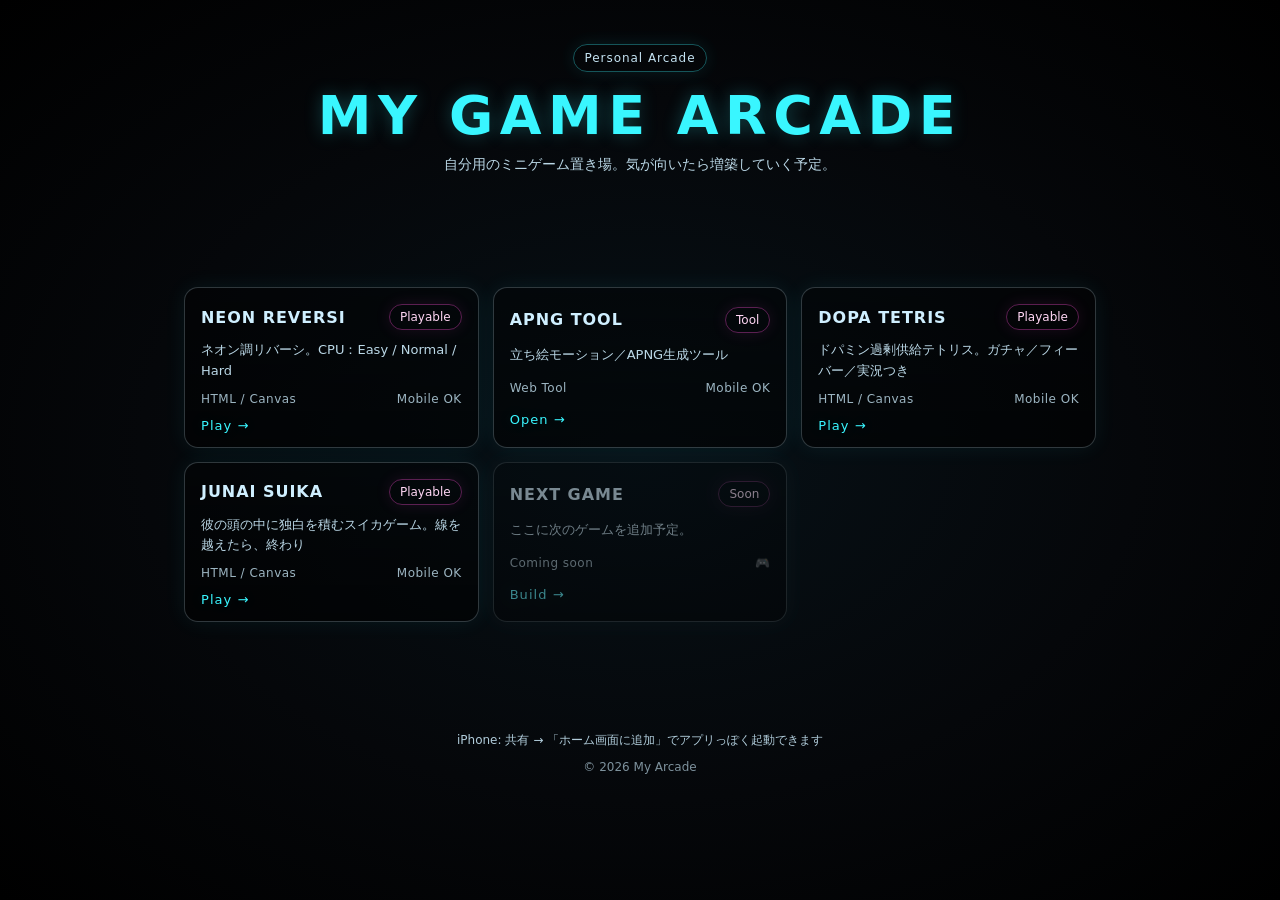
==== commit c31b3953: "index.htmlを元に戻す" ====
--- a/index.html
+++ b/index.html
@@ -1,824 +1,115 @@
 <!doctype html>
 <html lang="ja">
-<head>
-<meta charset="utf-8">
-<meta name="viewport" content="width=device-width, initial-scale=1, viewport-fit=cover">
-<title>コマ割りGIFメーカー</title>
-<link rel="stylesheet" href="https://fonts.googleapis.com/css2?family=DotGothic16&family=M+PLUS+1p:wght@400;500;700&display=swap">
-<style>
-:root{
-  --paper:#E9EDF2; --panel:#FFFFFF; --ink:#1D2130; --sub:#5B6376; --line:#CCD3DE;
-  --gold:#B67C0A; --gold-soft:#F3E3BC; --chk-a:#FFFFFF; --chk-b:#E3E7EE;
-  box-sizing:border-box;
-  padding-top:env(safe-area-inset-top,0px);
-  padding-bottom:env(safe-area-inset-bottom,0px);
-}
-@media (prefers-color-scheme:dark){
-  :root:not([data-theme="light"]){
-    --paper:#161922; --panel:#1F2330; --ink:#E6E9EF; --sub:#99A1B3; --line:#353B4C;
-    --gold:#E6AE3C; --gold-soft:#3A301A; --chk-a:#2A2F3D; --chk-b:#232734;
-  }
-}
-:root[data-theme="dark"]{
-  --paper:#161922; --panel:#1F2330; --ink:#E6E9EF; --sub:#99A1B3; --line:#353B4C;
-  --gold:#E6AE3C; --gold-soft:#3A301A; --chk-a:#2A2F3D; --chk-b:#232734;
-}
-*,*::before,*::after{box-sizing:inherit}
-html{scroll-padding-top:env(safe-area-inset-top,0px)}
-body{margin:0;background:var(--paper);color:var(--ink);
-  font-family:"M PLUS 1p","Hiragino Sans","Yu Gothic",system-ui,sans-serif;font-size:15px;line-height:1.6}
-main{max-width:720px;margin:0 auto;padding:18px 14px 40px}
-h1{font-family:"DotGothic16","M PLUS 1p",monospace;font-weight:400;font-size:26px;letter-spacing:.04em;margin:4px 0 2px}
-.lead{color:var(--sub);margin:0 0 16px;font-size:14px}
-.drop{display:block;border:2px dashed var(--line);border-radius:14px;background:var(--panel);
-  padding:38px 18px;text-align:center;cursor:pointer}
-.drop strong{display:block;font-size:17px;margin-bottom:4px}
-.drop span{color:var(--sub);font-size:13px}
-.drop:focus-within,.drop.over{border-color:var(--gold)}
-input[type=file]{position:absolute;opacity:0;width:1px;height:1px}
-.stage{position:relative;background:
-  repeating-conic-gradient(var(--chk-a) 0 25%,var(--chk-b) 0 50%) 0 0/16px 16px;
-  border:1px solid var(--line);border-radius:12px;height:min(52vh,420px);
-  display:flex;overflow:auto;padding:8px}
-#view{margin:auto;flex:none;image-rendering:pixelated;image-rendering:crisp-edges;cursor:grab;touch-action:none}
-#view.erase{cursor:crosshair}
-.stagewrap{position:relative}
-.zoom{position:absolute;right:8px;bottom:8px;display:flex;gap:4px;align-items:center}
-.zoom button{min-height:34px;min-width:38px;padding:0 8px;font-weight:700}
-.zoom span{font-size:12px;background:var(--panel);border:1px solid var(--line);border-radius:8px;padding:2px 6px}
-#view.drag{cursor:grabbing}
-.bar{display:flex;flex-wrap:wrap;gap:8px 12px;align-items:center;margin:10px 0}
-.bar .grow{flex:1;min-width:140px}
-button,.seg label{font:inherit;color:var(--ink);background:var(--panel);border:1px solid var(--line);
-  border-radius:9px;padding:7px 12px;cursor:pointer;min-height:38px}
-button:hover{border-color:var(--sub)}
-button:focus-visible,.seg input:focus-visible+span,input:focus-visible{outline:2px solid var(--gold);outline-offset:2px}
-button.primary{background:var(--gold);border-color:var(--gold);color:#fff;font-weight:700}
-:root[data-theme="dark"] button.primary{color:#1D2130}
-@media (prefers-color-scheme:dark){:root:not([data-theme="light"]) button.primary{color:#1D2130}}
-button:disabled{opacity:.5;cursor:default}
-.play{min-width:92px;font-weight:700}
-input[type=range]{width:100%;accent-color:var(--gold)}
-.small{font-size:13px;color:var(--sub)}
-.nudge{background:var(--panel);border:1px solid var(--line);border-radius:12px;padding:10px 12px;margin-bottom:12px}
-.nudge .pad{display:grid;grid-template-columns:repeat(3,42px);grid-template-rows:repeat(2,38px);gap:4px}
-.nudge .pad button{padding:0;min-height:0}
-.nudge .pad .u{grid-column:2}.nudge .pad .l{grid-column:1;grid-row:2}.nudge .pad .d{grid-column:2;grid-row:2}.nudge .pad .r{grid-column:3;grid-row:2}
-.frames{display:flex;gap:8px;overflow-x:auto;padding:4px 2px 10px;scroll-snap-type:x proximity}
-.fr{flex:0 0 auto;width:74px;scroll-snap-align:start;padding:4px;border-radius:10px;
-  background:var(--panel);border:2px solid var(--line);display:flex;flex-direction:column;align-items:center;gap:2px;min-height:0}
-.fr canvas{width:64px;height:64px;image-rendering:pixelated;
-  background:repeating-conic-gradient(var(--chk-a) 0 25%,var(--chk-b) 0 50%) 0 0/8px 8px;border-radius:6px}
-.fr.sel{border-color:var(--gold)}
-.fr.off canvas{opacity:.25}
-.fr .n{font-size:12px;color:var(--sub);line-height:1.2}
-.fr.off .n{text-decoration:line-through}
-section.card{background:var(--panel);border:1px solid var(--line);border-radius:12px;padding:12px 14px;margin-top:12px}
-section.card h2{font-size:15px;margin:0 0 8px}
-.row{display:flex;flex-wrap:wrap;align-items:center;gap:8px 14px;margin:8px 0}
-.row > .lab{min-width:84px;font-weight:500}
-.num{width:64px;font:inherit;padding:6px 8px;border-radius:8px;border:1px solid var(--line);background:var(--paper);color:var(--ink)}
-.seg{display:inline-flex;flex-wrap:wrap;gap:4px}
-.seg label{padding:0;border:none;background:none;min-height:0}
-.seg input{position:absolute;opacity:0;width:1px;height:1px}
-.seg span{display:block;padding:6px 11px;border:1px solid var(--line);border-radius:9px;background:var(--paper);cursor:pointer}
-.seg input:checked+span{background:var(--gold-soft);border-color:var(--gold);font-weight:700}
-.chk{display:inline-flex;align-items:center;gap:6px;cursor:pointer}
-.chk input{accent-color:var(--gold);width:18px;height:18px}
-.status{min-height:1.6em;margin-top:10px;font-size:14px}
-.status.err{color:#C0392B}
-.hidden{display:none!important}
-@media (prefers-reduced-motion:reduce){*{scroll-behavior:auto}}
-</style>
-</head>
-<body>
-<main>
-  <h1>コマ割りGIFメーカー</h1>
-  <p class="lead">スプライトシートをマス目で分けて、キャラの位置をそろえてGIFにします。</p>
+  <head>
+    <meta charset="utf-8" />
+    <meta name="viewport" content="width=device-width, initial-scale=1" />
+    <meta name="theme-color" content="#05070a" />
+    <title>My Game Arcade</title>
+    <link rel="stylesheet" href="./web2/home.css" />
+  </head>
+  <body>
+    <main class="wrap">
+      <header class="hero">
+        <div class="badge">Personal Arcade</div>
+        <h1>MY GAME ARCADE</h1>
+        <p class="sub">
+          自分用のミニゲーム置き場。気が向いたら増築していく予定。
+        </p>
+      </header>
 
-  <label class="drop" id="drop">
-    <input type="file" id="file" accept="image/*">
-    <strong>シート画像を選ぶ</strong>
-    <span>PNG・JPEG。ここにドロップしてもOK</span>
-  </label>
+      <section class="grid" aria-label="ゲーム一覧">
+        <!-- Reversi -->
+        <a class="card" href="./web2/" aria-label="NEON REVERSI を開く">
+          <div class="cardTop">
+            <div class="title">NEON REVERSI</div>
+            <div class="tag">Playable</div>
+          </div>
+          <div class="desc">
+            ネオン調リバーシ。CPU：Easy / Normal / Hard
+          </div>
+          <div class="meta">
+            <span>HTML / Canvas</span>
+            <span>Mobile OK</span>
+          </div>
+          <div class="cta">Play →</div>
+        </a>
 
-  <div id="app" class="hidden">
-    <div class="stagewrap">
-      <div class="stage" id="stage"><canvas id="view" width="1" height="1" aria-label="プレビュー"></canvas></div>
-      <div class="zoom"><button id="zout" aria-label="縮小">−</button><span id="ztxt">×1</span><button id="zin" aria-label="拡大">＋</button></div>
-    </div>
+        <a class="card" href="./apng/" aria-label="APNGツールを開く">
+          <div class="cardTop">
+            <div class="title">APNG TOOL</div>
+            <div class="tag">Tool</div>
+          </div>
+          <div class="desc">
+            立ち絵モーション／APNG生成ツール
+          </div>
+          <div class="meta">
+            <span>Web Tool</span>
+            <span>Mobile OK</span>
+          </div>
+          <div class="cta">Open →</div>
+        </a>
 
-    <div class="bar">
-      <button class="play" id="play">▶ 再生</button>
-      <div class="grow">
-        <div class="small">1コマの長さ <b id="delayTxt">80</b> ms</div>
-        <input type="range" id="delay" min="20" max="400" step="10" value="80" aria-label="1コマの長さ">
-      </div>
-      <div class="small" id="sizeTxt"></div>
-    </div>
+        <!-- Dopa Tetris -->
+        <a class="card" href="./tetris/" aria-label="DOPA TETRIS を開く">
+          <div class="cardTop">
+            <div class="title">DOPA TETRIS</div>
+            <div class="tag">Playable</div>
+          </div>
+          <div class="desc">
+            ドパミン過剰供給テトリス。ガチャ／フィーバー／実況つき
+          </div>
+          <div class="meta">
+            <span>HTML / Canvas</span>
+            <span>Mobile OK</span>
+          </div>
+          <div class="cta">Play →</div>
+        </a>
 
-    <div class="nudge" id="nudge">
-      <div class="row" style="margin-top:0">
-        <b id="selTxt">コマ 1</b>
-        <div class="seg">
-          <label><input type="radio" name="tool" value="move" checked><span>位置を動かす</span></label>
-          <label><input type="radio" name="tool" value="erase"><span>消しゴム</span></label>
+        <!-- Junai Suika -->
+        <a class="card" href="./suika/" aria-label="JUNAI SUIKA を開く">
+          <div class="cardTop">
+            <div class="title">JUNAI SUIKA</div>
+            <div class="tag">Playable</div>
+          </div>
+          <div class="desc">
+            彼の頭の中に独白を積むスイカゲーム。線を越えたら、終わり
+          </div>
+          <div class="meta">
+            <span>HTML / Canvas</span>
+            <span>Mobile OK</span>
+          </div>
+          <div class="cta">Play →</div>
+        </a>
+
+        <!-- 追加用ダミー（あとで増やす） -->
+        <div class="card ghost" aria-hidden="true">
+          <div class="cardTop">
+            <div class="title">NEXT GAME</div>
+            <div class="tag">Soon</div>
+          </div>
+          <div class="desc">
+            ここに次のゲームを追加予定。
+          </div>
+          <div class="meta">
+            <span>Coming soon</span>
+            <span>🎮</span>
+          </div>
+          <div class="cta">Build →</div>
         </div>
-      </div>
-      <div id="movePanel">
-        <div class="row">
-          <div style="flex:1;min-width:160px">
-            <div class="small" id="offTxt"></div>
-            <div class="small">プレビューをドラッグ、または矢印で1pxずつ</div>
-            <label class="chk" style="margin-top:6px"><input type="checkbox" id="onion" checked> 前のコマを透かす</label>
-          </div>
-          <div class="pad">
-            <button class="u" data-d="0,-1" aria-label="上へ">↑</button>
-            <button class="l" data-d="-1,0" aria-label="左へ">←</button>
-            <button class="d" data-d="0,1" aria-label="下へ">↓</button>
-            <button class="r" data-d="1,0" aria-label="右へ">→</button>
-          </div>
+      </section>
+
+      <footer class="foot">
+        <div class="hint">
+          iPhone: 共有 → 「ホーム画面に追加」でアプリっぽく起動できます
         </div>
-        <div class="row" style="margin-bottom:0">
-          <button id="resetOne">位置を戻す</button>
-          <button id="resetAll">全コマの位置を戻す</button>
+        <div class="small">
+          © <span id="y"></span> My Arcade
         </div>
-      </div>
-      <div id="erasePanel" class="hidden">
-        <div class="row"><span class="small">太さ <b id="brushTxt">8</b>px</span>
-          <div style="flex:1;min-width:140px"><input type="range" id="brush" min="1" max="40" value="8" aria-label="消しゴムの太さ"></div>
-        </div>
-        <div class="small">なぞった所が消えます。細かい所は＋で拡大して、2本指でスクロール。</div>
-        <div class="row" style="margin-bottom:0">
-          <button id="undo">1回戻す</button>
-          <button id="clearMask">このコマの消しゴムを全部戻す</button>
-        </div>
-      </div>
-      <div class="row" style="margin-bottom:0;border-top:1px solid var(--line);padding-top:10px">
-        <span class="small">順番</span>
-        <button id="mvPrev">◀ 前へ</button>
-        <button id="mvNext">後ろへ ▶</button>
-        <button id="toggleOne">このコマを外す</button>
-      </div>
-      <div class="row" style="margin-bottom:0">
-        <button id="dupOne">このコマを複製</button>
-        <button id="resetOrder">順番を元に戻す</button>
-      </div>
-    </div>
+      </footer>
+    </main>
 
-    <div class="frames" id="frames" role="listbox" aria-label="コマ一覧"></div>
-
-    <section class="card">
-      <h2>分け方とそろえ方</h2>
-      <div class="row"><span class="lab">マス目</span>
-        横 <input class="num" type="number" id="cols" min="1" max="32" value="4">
-        縦 <input class="num" type="number" id="rows" min="1" max="32" value="4">
-      </div>
-      <div class="row"><span class="lab">切り方</span>
-        <div class="seg">
-          <label><input type="radio" name="split" value="auto" checked><span>キャラごとに自動</span></label>
-          <label><input type="radio" name="split" value="grid"><span>マス目でスパッと</span></label>
-        </div>
-      </div>
-      <p class="small" style="margin:0 0 4px">「キャラごとに自動」はマス目からはみ出た足やエフェクトも、つながっていれば丸ごとそのコマに入れます。</p>
-<p class="small hidden" id="alphaNote" style="margin:4px 0">透過画像なので、背景はそのまま使います。</p>
-      <div id="bgRows">
-      <div class="row"><span class="lab">背景</span>
-        <label class="chk"><input type="checkbox" id="rmbg" checked> 背景色を消す</label>
-        <label class="chk"><input type="checkbox" id="fringe" checked> 縁のにじみも消す</label>
-      </div>
-      <div class="row"><span class="lab">許容度</span>
-        <div class="grow" style="flex:1;min-width:160px"><input type="range" id="tol" min="0" max="120" value="40" aria-label="背景の許容度"></div>
-        <span class="small" id="tolTxt">40</span>
-      </div>
-      </div>
-      <div class="row"><span class="lab">そろえ方</span>
-        <div class="seg" id="align">
-          <label><input type="radio" name="align" value="char" checked><span>キャラの足元</span></label>
-          <label><input type="radio" name="align" value="box"><span>全体の下端</span></label>
-          <label><input type="radio" name="align" value="none"><span>マス目のまま</span></label>
-        </div>
-      </div>
-      <p class="small" style="margin:4px 0 0">「キャラの足元」はエフェクトなど明るい色を無視して、暗い部分（髪・服・靴）の中心と下端で合わせます。</p>
-    </section>
-
-    <section class="card">
-      <h2>書き出し</h2>
-      <div class="row"><span class="lab">倍率</span>
-        <div class="seg">
-          <label><input type="radio" name="scale" value="0.5"><span>½</span></label>
-          <label><input type="radio" name="scale" value="1" checked><span>1×</span></label>
-          <label><input type="radio" name="scale" value="2"><span>2×</span></label>
-        </div>
-      </div>
-      <div class="row"><span class="lab">GIFの背景</span>
-        <div class="seg">
-          <label><input type="radio" name="bg" value="none" checked><span>透過</span></label>
-          <label><input type="radio" name="bg" value="#ffffff"><span>白</span></label>
-          <label><input type="radio" name="bg" value="custom"><span>色を選ぶ</span></label>
-        </div>
-        <input type="color" id="bgColor" value="#2b3a55" aria-label="背景色">
-      </div>
-      <div class="row"><span class="lab">再生</span>
-        <label class="chk"><input type="checkbox" id="pingpong"> 往復させる</label>
-      </div>
-      <div class="row" style="margin-bottom:0">
-        <button class="primary" id="saveGif">GIFを保存</button>
-        <button id="saveSheet">そろえたシートをPNGで保存</button>
-        <button id="another">別の画像にする</button>
-      </div>
-      <div class="status" id="status" role="status"></div>
-    </section>
-  </div>
-</main>
-
-<script>
-(() => {
-const $ = id => document.getElementById(id);
-const view = $('view'), vctx = view.getContext('2d');
-const S = {
-  sheet:null, cells:[], st:[], order:[], sel:0, playing:false, playPos:0,
-  delay:80, scale:1, zoom:1, layout:null, gridKey:''
-};
-let downloads = null;
-if (window.claude && window.claude.use) {
-  window.claude.use('downloads').then(d => { downloads = d; }).catch(()=>{});
-}
-const tool = () => document.querySelector('input[name=tool]:checked').value;
-
-/* ---------- load ---------- */
-const file = $('file'), drop = $('drop');
-file.addEventListener('change', e => { if (e.target.files[0]) load(e.target.files[0]); });
-['dragover','dragenter'].forEach(t => drop.addEventListener(t, e => { e.preventDefault(); drop.classList.add('over'); }));
-['dragleave','drop'].forEach(t => drop.addEventListener(t, () => drop.classList.remove('over')));
-drop.addEventListener('drop', e => { e.preventDefault(); const f = e.dataTransfer.files[0]; if (f) load(f); });
-$('another').onclick = () => { file.value=''; file.click(); };
-
-function load(f){
-  const url = URL.createObjectURL(f);
-  const im = new Image();
-  im.onload = () => {
-    const c = document.createElement('canvas'); c.width = im.naturalWidth; c.height = im.naturalHeight;
-    const cx = c.getContext('2d', {willReadFrequently:true}); cx.drawImage(im,0,0);
-    S.sheet = cx.getImageData(0,0,c.width,c.height);
-    { const d=S.sheet.data; let t=0; for (let i=3;i<d.length;i+=16) if (d[i]<250) t++;
-      S.hasAlpha = t > d.length/16*0.02; }   // already a transparent image?
-    $('bgRows').classList.toggle('hidden', S.hasAlpha);
-    $('alphaNote').classList.toggle('hidden', !S.hasAlpha);
-    S.gridKey=''; S.sel=0;
-    drop.classList.add('hidden'); $('app').classList.remove('hidden');
-    process(); URL.revokeObjectURL(url); status('');
-  };
-  im.onerror = () => status('画像を読み込めませんでした。PNGかJPEGを選んでください。', true);
-  im.src = url;
-}
-
-/* ---------- processing ---------- */
-function opts(){
-  return {
-    cols: clampInt($('cols').value,1,32,4), rows: clampInt($('rows').value,1,32,4),
-    rmbg: $('rmbg').checked, fringe: $('fringe').checked, tol: +$('tol').value,
-    align: document.querySelector('input[name=align]:checked').value,
-    split: document.querySelector('input[name=split]:checked').value
-  };
-}
-function clampInt(v,a,b,d){ v = parseInt(v,10); return isNaN(v) ? d : Math.max(a,Math.min(b,v)); }
-
-function bgColor(sh){
-  let r=0,g=0,b=0,n=0; const W=sh.width,H=sh.height,d=sh.data;
-  for (const [cx,cy] of [[0,0],[W-3,0],[0,H-3],[W-3,H-3]])
-    for (let y=cy;y<cy+3;y++) for (let x=cx;x<cx+3;x++){ const i=(y*W+x)*4; r+=d[i];g+=d[i+1];b+=d[i+2];n++; }
-  return [r/n,g/n,b/n];
-}
-
-function process(){
-  if (!S.sheet) return;
-  const o = opts(), sh = S.sheet, W = sh.width, H = sh.height;
-  const key = `${W}x${H}:${o.cols}x${o.rows}`;
-  const n = o.cols*o.rows;
-  if (key !== S.gridKey){
-    S.gridKey = key;
-    S.st = Array.from({length:n}, () => ({dx:0,dy:0,on:true,strokes:[]}));
-    S.order = Array.from({length:n}, (_,i)=>i);
-    S.erase = new Uint8Array(W*H);
-    S.sel = 0;
-  }
-  const full = new ImageData(new Uint8ClampedArray(sh.data), W, H), d = full.data;
-  // transparent images keep their own alpha; colour-based removal would eat dark outlines
-  const useRm = o.rmbg && !S.hasAlpha, thr = S.hasAlpha ? 1 : 128;
-  if (useRm) removeBg(full, bgColor(sh), o.tol, o.fringe);
-  const cw = W/o.cols, ch = H/o.rows;
-  const cellOf = (x,y) => Math.min(o.rows-1,Math.floor(y/ch))*o.cols + Math.min(o.cols-1,Math.floor(x/cw));
-  const pc = new Int16Array(W*H).fill(-1);
-  if (o.split==='auto' && (useRm || S.hasAlpha)){
-    // group touching pixels into pieces; each piece goes to the cell its centre sits in,
-    // so a sprite that pokes over the grid line stays whole
-    // grow the opaque area by 2px so pieces less than ~4px apart join up, then label pieces
-    const R=2, op=new Uint8Array(W*H), tmp=new Uint8Array(W*H), dil=new Uint8Array(W*H);
-    for (let p=0;p<W*H;p++) op[p]=d[p*4+3]>=thr?1:0;
-    for (let y=0;y<H;y++){ const r=y*W; let run=-1e9;
-      for (let x=0;x<W;x++){ if(op[r+x]) run=x; if(x-run<=R) tmp[r+x]=1; }
-      run=1e9; for (let x=W-1;x>=0;x--){ if(op[r+x]) run=x; if(run-x<=R) tmp[r+x]=1; } }
-    for (let x=0;x<W;x++){ let run=-1e9;
-      for (let y=0;y<H;y++){ if(tmp[y*W+x]) run=y; if(y-run<=R) dil[y*W+x]=1; }
-      run=1e9; for (let y=H-1;y>=0;y--){ if(tmp[y*W+x]) run=y; if(run-y<=R) dil[y*W+x]=1; } }
-    const lab=new Int32Array(W*H).fill(-1), buf=new Int32Array(W*H), comps=[];
-    for (let p0=0;p0<W*H;p0++){
-      if (!dil[p0] || lab[p0]!==-1) continue;
-      const id=comps.length; let head=0, tail=0, sx=0, sy=0, cnt=0, x0=W,y0=H,x1=0,y1=0;
-      buf[tail++]=p0; lab[p0]=id;
-      while (head<tail){
-        const p=buf[head++], x=p%W, y=(p-x)/W;
-        if (op[p]){ sx+=x; sy+=y; cnt++; if(x<x0)x0=x; if(x>x1)x1=x; if(y<y0)y0=y; if(y>y1)y1=y; }
-        for (let yy=Math.max(0,y-1); yy<=Math.min(H-1,y+1); yy++)
-          for (let xx=Math.max(0,x-1); xx<=Math.min(W-1,x+1); xx++){
-            const q=yy*W+xx; if (dil[q] && lab[q]===-1){ lab[q]=id; buf[tail++]=q; }
-          }
-      }
-      comps.push({cnt,cx:sx/Math.max(1,cnt),cy:sy/Math.max(1,cnt),b:[x0,y0,x1,y1]});
-    }
-    // big pieces (bodies) go to the cell their centre sits in; small bits (a detached shoe,
-    // dust, sparks) follow the nearest body so they never jump into the next row
-    const maxCnt = comps.reduce((m,c)=>Math.max(m,c.cnt),0);
-    const big = comps.filter(c=>c.cnt>=Math.max(150,maxCnt*0.05));
-    big.forEach(c=>{ c.cell=cellOf(c.cx,c.cy); });
-    const gap=(a,b)=>{ const dx=Math.max(0,a[0]-b[2],b[0]-a[2]), dy=Math.max(0,a[1]-b[3],b[1]-a[3]); return dx*dx+dy*dy; };
-    for (const c of comps){
-      if (c.cell!==undefined || !c.cnt) continue;
-      let best=null, bd=Infinity;
-      for (const g of big){ const v=gap(c.b,g.b); if (v<bd){ bd=v; best=g; } }
-      c.cell = best ? best.cell : cellOf(c.cx,c.cy);
-    }
-    for (let p=0;p<W*H;p++) if (op[p]) pc[p]=comps[lab[p]].cell;
-  } else {
-    for (let y=0;y<H;y++) for (let x=0;x<W;x++){ const p=y*W+x; if (d[p*4+3]>=thr) pc[p]=cellOf(x,y); }
-  }
-  S.pc = pc;
-  const bx0=new Int32Array(n).fill(W), by0=new Int32Array(n).fill(H), bx1=new Int32Array(n).fill(-1), by1=new Int32Array(n).fill(-1);
-  for (let y=0;y<H;y++) for (let x=0;x<W;x++){ const c=pc[y*W+x]; if (c<0) continue;
-    if (x<bx0[c])bx0[c]=x; if (x>bx1[c])bx1[c]=x; if (y<by0[c])by0[c]=y; if (y>by1[c])by1[c]=y; }
-  S.cells = [];
-  for (let c=0;c<n;c++){
-    const col=c%o.cols, row=(c-col)/o.cols;
-    let x0=bx0[c], y0=by0[c], w=bx1[c]-x0+1, h=by1[c]-y0+1;
-    if (bx1[c]<0){ x0=Math.round((col+.5)*cw); y0=Math.round((row+.5)*ch); w=1; h=1; }
-    const id = new ImageData(w,h), fd=id.data;
-    for (let y=0;y<h;y++) for (let x=0;x<w;x++){
-      const p=(y0+y)*W+x0+x; if (pc[p]!==c) continue;
-      const i=p*4, j=(y*w+x)*4; fd[j]=d[i]; fd[j+1]=d[i+1]; fd[j+2]=d[i+2]; fd[j+3]=d[i+3];
-    }
-    const cell = anchor(id, o.align);   // anchor ignores the eraser, so erasing never shifts a frame
-    if (o.align==='none'){ cell.ax=Math.round((col+.5)*cw)-x0; cell.ay=Math.round((row+1)*ch)-1-y0; }
-    for (let y=0;y<h;y++) for (let x=0;x<w;x++) if (S.erase[(y0+y)*W+x0+x]) fd[(y*w+x)*4+3]=0;
-    cell.x0=x0; cell.y0=y0; cell.img=id;
-    cell.box = bbox(id); cell.empty = !cell.box;
-    if (!cell.box) cell.box=[0,0,0,0];
-    cell.canvas = document.createElement('canvas'); cell.canvas.width=w; cell.canvas.height=h;
-    cell.canvas.getContext('2d').putImageData(id,0,0);
-    S.cells.push(cell);
-  }
-  if (S.sel >= S.order.length) S.sel=0;
-  buildThumbs(); relayout(); render();
-}
-
-function removeBg(id, bg, tol, fringe){
-  const w=id.width,h=id.height,d=id.data;
-  const near = (i,t) => Math.abs(d[i]-bg[0])<=t && Math.abs(d[i+1]-bg[1])<=t && Math.abs(d[i+2]-bg[2])<=t;
-  const seen = new Uint8Array(w*h), stack=[];
-  const push = p => { if (!seen[p] && near(p*4,tol)) { seen[p]=1; stack.push(p); } };
-  for (let x=0;x<w;x++){ push(x); push((h-1)*w+x); }
-  for (let y=0;y<h;y++){ push(y*w); push(y*w+w-1); }
-  while (stack.length){
-    const p=stack.pop(), x=p%w, y=(p-x)/w;
-    d[p*4+3]=0;
-    if (x>0) push(p-1); if (x<w-1) push(p+1); if (y>0) push(p-w); if (y<h-1) push(p+w);
-  }
-  if (fringe){
-    const t2 = Math.min(255, tol*2+20), kill=[];
-    for (let y=0;y<h;y++) for (let x=0;x<w;x++){
-      const p=y*w+x; if (seen[p]) continue;
-      const nb = (x>0&&seen[p-1])||(x<w-1&&seen[p+1])||(y>0&&seen[p-w])||(y<h-1&&seen[p+w]);
-      if (nb && near(p*4,t2)) kill.push(p);
-    }
-    for (const p of kill) d[p*4+3]=0;
-  }
-}
-
-function bbox(id){
-  const w=id.width,h=id.height,d=id.data;
-  let x0=w,y0=h,x1=-1,y1=-1;
-  for (let y=0;y<h;y++) for (let x=0;x<w;x++){
-    if (d[(y*w+x)*4+3]<128) continue;
-    if (x<x0)x0=x; if (x>x1)x1=x; if (y<y0)y0=y; if (y>y1)y1=y;
-  }
-  return x1<0 ? null : [x0,y0,x1,y1];
-}
-
-function anchor(id, mode){
-  const w=id.width,h=id.height,d=id.data;
-  const b = bbox(id) || [0,0,w-1,h-1];
-  const xs=[]; const rowCount=new Uint32Array(h);
-  for (let y=0;y<h;y++) for (let x=0;x<w;x++){
-    const i=(y*w+x)*4; if (d[i+3]<128) continue;
-    const lum = .299*d[i]+.587*d[i+1]+.114*d[i+2];
-    if (lum<105){ xs.push(x); rowCount[y]++; }
-  }
-  let ax, ay;
-  if (mode==='none'){ ax=Math.round(w/2); ay=h-1; }
-  else if (mode==='box' || xs.length<20){ ax=Math.round((b[0]+b[2])/2); ay=b[3]; }
-  else {
-    xs.sort((a,c)=>a-c); ax = xs[xs.length>>1];
-    ay = b[3]; for (let y=h-1;y>=0;y--) if (rowCount[y]>=3){ ay=y; break; }
-  }
-  return {w,h,ax,ay};
-}
-
-/* ---------- layout ---------- */
-function playlist(){
-  const on = S.order.filter(c=>S.st[c].on);
-  if ($('pingpong').checked && on.length>2) return on.concat(on.slice(1,-1).reverse());
-  return on;
-}
-function relayout(){
-  let ux0=Infinity,uy0=Infinity,ux1=-Infinity,uy1=-Infinity;
-  let list = [...new Set(S.order)].filter(c=>S.st[c].on && !S.cells[c].empty);
-  if (!list.length) list = S.cells.map((_,i)=>i);
-  for (const c of list){
-    const f=S.cells[c], st=S.st[c], ox=-f.ax+st.dx, oy=-f.ay+st.dy;
-    ux0=Math.min(ux0,f.box[0]+ox); uy0=Math.min(uy0,f.box[1]+oy);
-    ux1=Math.max(ux1,f.box[2]+ox); uy1=Math.max(uy1,f.box[3]+oy);
-  }
-  const pad=2;
-  S.layout = { ox:-ux0+pad, oy:-uy0+pad, W:(ux1-ux0+1)+pad*2, H:(uy1-uy0+1)+pad*2 };
-  view.width=S.layout.W; view.height=S.layout.H;
-  fitView();
-  const s=S.scale;
-  $('sizeTxt').textContent = `出力 ${Math.max(1,Math.round(S.layout.W*s))}×${Math.max(1,Math.round(S.layout.H*s))}px・${playlist().length}コマ`;
-}
-function fitView(){
-  const st=$('stage'), L=S.layout; if(!L) return;
-  const k = Math.min((st.clientWidth-16)/L.W, (st.clientHeight-16)/L.H);
-  let z = (k>=1 ? Math.floor(k) : k) * S.zoom;
-  view.style.width = (L.W*z)+'px'; view.style.height=(L.H*z)+'px';
-  $('ztxt').textContent='×'+S.zoom;
-}
-window.addEventListener('resize', fitView);
-$('zin').onclick=()=>{ S.zoom=Math.min(6,S.zoom+1); zoomKeepCenter(); };
-$('zout').onclick=()=>{ S.zoom=Math.max(1,S.zoom-1); zoomKeepCenter(); };
-function zoomKeepCenter(){
-  const st=$('stage');
-  const cx=(st.scrollLeft+st.clientWidth/2)/Math.max(1,st.scrollWidth), cy=(st.scrollTop+st.clientHeight/2)/Math.max(1,st.scrollHeight);
-  fitView();
-  st.scrollLeft=cx*st.scrollWidth-st.clientWidth/2; st.scrollTop=cy*st.scrollHeight-st.clientHeight/2;
-}
-
-function drawFrame(ctx, c, x0, y0, s){
-  const f=S.cells[c], st=S.st[c];
-  ctx.drawImage(f.canvas, Math.round((x0 - f.ax + st.dx)*s), Math.round((y0 - f.ay + st.dy)*s), Math.round(f.w*s), Math.round(f.h*s));
-}
-
-/* ---------- render ---------- */
-function render(){
-  const L=S.layout; if(!L) return;
-  vctx.imageSmoothingEnabled=false;
-  vctx.clearRect(0,0,L.W,L.H);
-  if (S.playing){
-    const pl=playlist(); if(!pl.length) return;
-    drawFrame(vctx, pl[S.playPos % pl.length], L.ox, L.oy, 1);
-    return;
-  }
-  const c=S.order[S.sel]; if(c===undefined) return;
-  const st=S.st[c], erasing = tool()==='erase';
-  if ($('onion').checked && !erasing){
-    let prev;
-    for (let i=S.sel-1;i>=0;i--) if (S.st[S.order[i]].on && S.order[i]!==c){ prev=S.order[i]; break; }
-    if (prev===undefined) for (let i=S.order.length-1;i>S.sel;i--) if (S.st[S.order[i]].on && S.order[i]!==c){ prev=S.order[i]; break; }
-    if (prev!==undefined){ vctx.globalAlpha=.3; drawFrame(vctx,prev,L.ox,L.oy,1); vctx.globalAlpha=1; }
-  }
-  drawFrame(vctx,c,L.ox,L.oy,1);
-  if (!erasing){
-    vctx.fillStyle='rgba(214,150,20,.75)';
-    vctx.fillRect(0,L.oy,L.W,1); vctx.fillRect(L.ox,0,1,L.H);
-  }
-  if (brushAt){
-    const b=+$('brush').value, h=Math.floor(b/2);
-    vctx.strokeStyle='rgba(214,150,20,.9)'; vctx.lineWidth=1;
-    vctx.strokeRect(brushAt[0]-h+.5, brushAt[1]-h+.5, b-1, b-1);
-  }
-  const dupCount = S.order.filter(x=>x===c).length;
-  $('selTxt').textContent = `コマ ${S.sel+1} / ${S.order.length}` + (st.on?'':'（外し中）');
-  $('offTxt').textContent = `ずらし x${sign(st.dx)} y${sign(st.dy)}・元のマス ${c+1}番`;
-  $('toggleOne').textContent = dupCount>1 ? 'この複製を削除' : (st.on ? 'このコマを外す' : 'このコマを使う');
-  $('mvPrev').disabled = S.sel===0; $('mvNext').disabled = S.sel===S.order.length-1;
-  $('undo').disabled = !st.strokes.length; $('clearMask').disabled = !st.strokes.length;
-}
-const sign = v => (v>=0?'+':'')+v;
-
-function buildThumbs(){
-  const box=$('frames'), keep=box.scrollLeft; box.innerHTML='';
-  S.order.forEach((c,i)=>{
-    const f=S.cells[c];
-    const b=document.createElement('button'); b.className='fr'; b.setAttribute('role','option');
-    const cv=document.createElement('canvas'); cv.width=64;cv.height=64;
-    const cx=cv.getContext('2d'); cx.imageSmoothingEnabled=false;
-    const bw=f.box[2]-f.box[0]+1, bh=f.box[3]-f.box[1]+1, k=Math.min(64/bw,64/bh);
-    cx.drawImage(f.canvas,f.box[0],f.box[1],bw,bh,(64-bw*k)/2,(64-bh*k)/2,bw*k,bh*k);
-    const n=document.createElement('span'); n.className='n'; n.textContent=i+1;
-    b.append(cv,n);
-    b.onclick=()=>select(i);
-    box.append(b);
-  });
-  box.scrollLeft=keep;
-  refreshThumbs();
-}
-function refreshThumbs(){
-  [...$('frames').children].forEach((b,i)=>{
-    const c=S.order[i];
-    b.classList.toggle('sel', i===S.sel && !S.playing);
-    b.classList.toggle('off', !S.st[c].on);
-    b.setAttribute('aria-selected', i===S.sel);
-    b.setAttribute('aria-label', `コマ ${i+1}${S.st[c].on?'':'（外し中）'}`);
-  });
-}
-function select(i){ S.sel=i; setPlaying(false); refreshThumbs(); render();
-  const el=$('frames').children[i]; if(el) el.scrollIntoView({block:'nearest',inline:'nearest'}); }
-
-/* ---------- playback ---------- */
-let last=0, acc=0;
-function tick(t){
-  if(!S.playing) return;
-  if(last) acc += t-last; last=t;
-  if (acc>=S.delay){ acc%=S.delay; S.playPos++; render(); }
-  requestAnimationFrame(tick);
-}
-function setPlaying(p){
-  S.playing=p; $('play').textContent = p?'⏸ 止める':'▶ 再生';
-  $('nudge').classList.toggle('hidden', p);
-  refreshThumbs();
-  if (p){ last=0; acc=0; S.playPos=0; requestAnimationFrame(tick); }
-  render();
-}
-$('play').onclick=()=>setPlaying(!S.playing);
-$('delay').oninput=e=>{ S.delay=+e.target.value; $('delayTxt').textContent=S.delay; };
-
-/* ---------- tools ---------- */
-document.querySelectorAll('input[name=tool]').forEach(r=>r.addEventListener('change',()=>{
-  const e=tool()==='erase';
-  $('movePanel').classList.toggle('hidden',e); $('erasePanel').classList.toggle('hidden',!e);
-  view.classList.toggle('erase',e); render();
-}));
-$('brush').oninput=e=>{ $('brushTxt').textContent=e.target.value; };
-
-function nudge(dx,dy){
-  const c=S.order[S.sel]; if(c===undefined) return;
-  S.st[c].dx+=dx; S.st[c].dy+=dy; relayout(); render();
-}
-document.querySelectorAll('.pad button').forEach(b=>b.onclick=()=>{ const [x,y]=b.dataset.d.split(',').map(Number); nudge(x,y); });
-window.addEventListener('keydown',e=>{
-  if (S.playing || !S.order.length) return;
-  const a=document.activeElement;
-  if (a && a.tagName==='INPUT' && !['checkbox','radio'].includes(a.type)) return;
-  const m={ArrowLeft:[-1,0],ArrowRight:[1,0],ArrowUp:[0,-1],ArrowDown:[0,1]}[e.key];
-  if (m && tool()==='move'){ e.preventDefault(); nudge(m[0],m[1]); }
-  else if (e.key===',') select((S.sel-1+S.order.length)%S.order.length);
-  else if (e.key==='.') select((S.sel+1)%S.order.length);
-  else if ((e.key==='z'||e.key==='Z') && (e.metaKey||e.ctrlKey)){ e.preventDefault(); undo(); }
-});
-$('resetOne').onclick=()=>{ const st=S.st[S.order[S.sel]]; st.dx=st.dy=0; relayout(); render(); };
-$('resetAll').onclick=()=>{ S.st.forEach(st=>{st.dx=st.dy=0;}); relayout(); render(); };
-$('onion').onchange=render;
-
-/* order */
-function moveSel(dir){
-  const i=S.sel, j=i+dir; if (j<0||j>=S.order.length) return;
-  [S.order[i],S.order[j]]=[S.order[j],S.order[i]]; S.sel=j; buildThumbs(); relayout(); render();
-  const el=$('frames').children[j]; if(el) el.scrollIntoView({block:'nearest',inline:'nearest'});
-}
-$('mvPrev').onclick=()=>moveSel(-1);
-$('mvNext').onclick=()=>moveSel(1);
-$('dupOne').onclick=()=>{ S.order.splice(S.sel+1,0,S.order[S.sel]); S.sel++; buildThumbs(); relayout(); render(); };
-$('toggleOne').onclick=()=>{
-  const c=S.order[S.sel];
-  if (S.order.filter(x=>x===c).length>1){ S.order.splice(S.sel,1); S.sel=Math.min(S.sel,S.order.length-1); buildThumbs(); }
-  else { S.st[c].on=!S.st[c].on; refreshThumbs(); }
-  relayout(); render();
-};
-$('resetOrder').onclick=()=>{ const c=S.order[S.sel]; S.order=S.cells.map((_,i)=>i); S.sel=c; buildThumbs(); relayout(); render(); };
-
-/* eraser */
-function unset(list){ for (const p of list) S.erase[p]=0; }
-function undo(){
-  const st=S.st[S.order[S.sel]]; if(!st.strokes.length) return;
-  unset(st.strokes.pop()); process();
-}
-$('undo').onclick=undo;
-$('clearMask').onclick=()=>{ const st=S.st[S.order[S.sel]]; st.strokes.forEach(unset); st.strokes=[]; process(); };
-
-function toCell(e){
-  const r=view.getBoundingClientRect(), k=r.width/view.width;
-  const vx=(e.clientX-r.left)/k, vy=(e.clientY-r.top)/k;
-  const c=S.order[S.sel], f=S.cells[c], st=S.st[c], L=S.layout;
-  return { vx, vy, fx: vx-(L.ox-f.ax+st.dx), fy: vy-(L.oy-f.ay+st.dy) };
-}
-function eraseSpot(c, fx, fy, stroke){
-  const f=S.cells[c], b=+$('brush').value, h=Math.floor(b/2), W=S.sheet.width, fd=f.img.data;
-  const x0=Math.max(0,Math.floor(fx)-h), y0=Math.max(0,Math.floor(fy)-h);
-  const x1=Math.min(f.w,Math.floor(fx)-h+b), y1=Math.min(f.h,Math.floor(fy)-h+b);
-  if (x1<=x0||y1<=y0) return;
-  for (let y=y0;y<y1;y++) for (let x=x0;x<x1;x++){
-    const p=(f.y0+y)*W+f.x0+x;
-    if (S.pc[p]!==c || S.erase[p]) continue;
-    S.erase[p]=1; stroke.push(p); fd[(y*f.w+x)*4+3]=0;
-  }
-  f.canvas.getContext('2d').putImageData(f.img,0,0,x0,y0,x1-x0,y1-y0);
-}
-let brushAt=null;
-
-/* pointers: 1 finger = move / erase, 2 fingers = scroll the zoomed stage */
-const pts=new Map(); let act=null, pan=null;
-const mid=()=>{ const v=[...pts.values()]; return [(v[0].x+v[1].x)/2,(v[0].y+v[1].y)/2]; };
-view.addEventListener('pointerdown',e=>{
-  if (S.playing) setPlaying(false);
-  pts.set(e.pointerId,{x:e.clientX,y:e.clientY});
-  view.setPointerCapture(e.pointerId);
-  if (pts.size===2){ cancelAct(); pan={m:mid()}; return; }
-  if (pts.size>2) return;
-  const c=S.order[S.sel]; if(c===undefined) return;
-  const st=S.st[c];
-  if (tool()==='erase'){
-    const p=toCell(e); act={type:'erase',c,lx:p.fx,ly:p.fy,stroke:[]};
-    eraseSpot(c,p.fx,p.fy,act.stroke); brushAt=[Math.floor(p.vx),Math.floor(p.vy)]; render();
-  } else {
-    act={type:'move',c,x:e.clientX,y:e.clientY,dx:st.dx,dy:st.dy,k:view.clientWidth/view.width};
-    view.classList.add('drag');
-  }
-});
-view.addEventListener('pointermove',e=>{
-  if (!pts.has(e.pointerId)) return;
-  pts.set(e.pointerId,{x:e.clientX,y:e.clientY});
-  if (pan && pts.size===2){
-    const m=mid(), st=$('stage');
-    st.scrollLeft-=m[0]-pan.m[0]; st.scrollTop-=m[1]-pan.m[1]; pan.m=m; return;
-  }
-  if (!act) return;
-  if (act.type==='move'){
-    const st=S.st[act.c];
-    st.dx=act.dx+Math.round((e.clientX-act.x)/act.k);
-    st.dy=act.dy+Math.round((e.clientY-act.y)/act.k);
-    render();
-  } else {
-    const p=toCell(e), dx=p.fx-act.lx, dy=p.fy-act.ly;
-    const steps=Math.max(1,Math.ceil(Math.hypot(dx,dy)/Math.max(1,+$('brush').value/3)));
-    for (let i=1;i<=steps;i++) eraseSpot(act.c, act.lx+dx*i/steps, act.ly+dy*i/steps, act.stroke);
-    act.lx=p.fx; act.ly=p.fy; brushAt=[Math.floor(p.vx),Math.floor(p.vy)]; render();
-  }
-});
-function cancelAct(){
-  if (!act) return;
-  const st=S.st[act.c];
-  if (act.type==='move'){ st.dx=act.dx; st.dy=act.dy; view.classList.remove('drag'); act=null; render(); }
-  else { unset(act.stroke); act=null; brushAt=null; process(); }
-}
-function endPtr(e){
-  pts.delete(e.pointerId);
-  if (pts.size<2) pan=null;
-  if (!act || pts.size>0) return;
-  const done=act; act=null; brushAt=null; view.classList.remove('drag');
-  if (done.type==='erase'){
-    if (done.stroke.length) S.st[done.c].strokes.push(Int32Array.from(done.stroke));
-    const f=S.cells[done.c];
-    const b=bbox(f.canvas.getContext('2d',{willReadFrequently:true}).getImageData(0,0,f.w,f.h));
-    f.empty=!b; f.box=b||[0,0,0,0]; buildThumbs();
-  }
-  relayout(); render();
-}
-view.addEventListener('pointerup',endPtr); view.addEventListener('pointercancel',endPtr);
-
-/* ---------- settings ---------- */
-['cols','rows'].forEach(id=>$(id).addEventListener('change',process));
-document.querySelectorAll('input[name=split]').forEach(r=>r.addEventListener('change',process));
-['rmbg','fringe'].forEach(id=>$(id).addEventListener('change',process));
-let tolT; $('tol').addEventListener('input',e=>{ $('tolTxt').textContent=e.target.value; clearTimeout(tolT); tolT=setTimeout(process,120); });
-document.querySelectorAll('input[name=align]').forEach(r=>r.addEventListener('change',()=>{ S.st.forEach(st=>{st.dx=st.dy=0;}); process(); }));
-document.querySelectorAll('input[name=scale]').forEach(r=>r.addEventListener('change',()=>{ S.scale=+r.value; relayout(); }));
-$('pingpong').onchange=()=>{ relayout(); };
-
-/* ---------- export ---------- */
-function bgChoice(){
-  const v=document.querySelector('input[name=bg]:checked').value;
-  return v==='custom' ? $('bgColor').value : v;
-}
-function renderOut(c, s, bg){
-  const L=S.layout, W=Math.max(1,Math.round(L.W*s)), H=Math.max(1,Math.round(L.H*s));
-  const cv=document.createElement('canvas'); cv.width=W;cv.height=H;
-  const cx=cv.getContext('2d',{willReadFrequently:true}); cx.imageSmoothingEnabled=false;
-  if (bg!=='none'){ cx.fillStyle=bg; cx.fillRect(0,0,W,H); }
-  drawFrame(cx,c,L.ox,L.oy,s);
-  return cx.getImageData(0,0,W,H);
-}
-
-$('saveGif').onclick=async()=>{
-  const pl=playlist(); if(!pl.length){ status('使うコマがありません。コマを1つ以上選んでください。',true); return; }
-  $('saveGif').disabled=true; status('GIFを作っています…');
-  await new Promise(r=>setTimeout(r,30));
-  try{
-    const bg=bgChoice(), s=S.scale;
-    const imgs=pl.map(c=>renderOut(c,s,bg));
-    const bytes=encodeGif(imgs, Math.max(2,Math.round(S.delay/10)), bg==='none');
-    await save('sprite.gif', new Blob([bytes],{type:'image/gif'}), `GIFを保存しました（${(bytes.length/1024).toFixed(0)}KB）`);
-  }catch(err){ status('GIFを作れませんでした: '+err.message,true); }
-  $('saveGif').disabled=false;
-};
-$('saveSheet').onclick=async()=>{
-  const on=S.order.filter(c=>S.st[c].on); if(!on.length) return;
-  const s=S.scale, L=S.layout, W=Math.round(L.W*s), H=Math.round(L.H*s), cols=opts().cols;
-  const rows=Math.ceil(on.length/cols);
-  const cv=document.createElement('canvas'); cv.width=W*cols; cv.height=H*rows;
-  const cx=cv.getContext('2d'); cx.imageSmoothingEnabled=false;
-  on.forEach((c,k)=>{ const x=(k%cols)*W, y=Math.floor(k/cols)*H;
-    cx.save(); cx.beginPath(); cx.rect(x,y,W,H); cx.clip(); drawFrame(cx,c,L.ox+x/s,L.oy+y/s,s); cx.restore(); });
-  const blob=await new Promise(r=>cv.toBlob(r,'image/png'));
-  await save('sprite-aligned.png', blob, `シートを保存しました（1マス ${W}×${H}px）`);
-};
-
-async function save(name, blob, okMsg){
-  if (downloads){
-    try{ await downloads.save({filename:name, data:blob}); status(okMsg); }
-    catch(e){
-      if (e && e.code==='declined') status('保存をキャンセルしました。');
-      else if (e && e.code==='rate_limited') status('少し待ってからもう一度押してください。',true);
-      else status('ここでは保存できませんでした。',true);
-    }
-    return;
-  }
-  const a=document.createElement('a'); a.href=URL.createObjectURL(blob); a.download=name;
-  document.body.append(a); a.click(); a.remove(); setTimeout(()=>URL.revokeObjectURL(a.href),4000);
-  status(okMsg);
-}
-function status(msg,err){ const el=$('status'); el.textContent=msg; el.classList.toggle('err',!!err); }
-
-/* ---------- GIF encoder ---------- */
-function buildPalette(imgs, max){
-  const hist=new Uint32Array(32768);
-  for (const im of imgs){ const d=im.data; for(let i=0;i<d.length;i+=4){ if(d[i+3]<128) continue; hist[((d[i]>>3)<<10)|((d[i+1]>>3)<<5)|(d[i+2]>>3)]++; } }
-  const items=[]; for(let k=0;k<32768;k++) if(hist[k]) items.push(k);
-  const ch=(k,c)=> c===0?(k>>10)&31 : c===1?(k>>5)&31 : k&31;
-  const boxes=[items];
-  const range=b=>{ let best=-1,bc=0; for(let c=0;c<3;c++){ let lo=31,hi=0; for(const k of b){const v=ch(k,c); if(v<lo)lo=v; if(v>hi)hi=v;} if(hi-lo>best){best=hi-lo;bc=c;} } return [best,bc]; };
-  while (boxes.length<max){
-    let bi=-1, br=0, bc=0;
-    boxes.forEach((b,i)=>{ if(b.length<2) return; const [r,c]=range(b); const score=r*Math.log2(1+b.reduce((s,k)=>s+hist[k],0)); if(score>br){br=score;bi=i;bc=c;} });
-    if (bi<0) break;
-    const b=boxes[bi].sort((x,y)=>ch(x,bc)-ch(y,bc));
-    const tot=b.reduce((s,k)=>s+hist[k],0); let acc=0, cut=1;
-    for(let i=0;i<b.length;i++){ acc+=hist[b[i]]; if(acc>=tot/2){ cut=Math.max(1,Math.min(b.length-1,i+1)); break; } }
-    boxes.splice(bi,1,b.slice(0,cut),b.slice(cut));
-  }
-  const pal=boxes.filter(b=>b.length).map(b=>{ let r=0,g=0,bl=0,n=0; for(const k of b){const w=hist[k]; r+=(ch(k,0)*8+4)*w; g+=(ch(k,1)*8+4)*w; bl+=(ch(k,2)*8+4)*w; n+=w;} return [Math.round(r/n),Math.round(g/n),Math.round(bl/n)]; });
-  return pal.length?pal:[[0,0,0]];
-}
-function encodeGif(imgs, delayCs, transparent){
-  const W=imgs[0].width, H=imgs[0].height;
-  const pal=buildPalette(imgs,255);               // index 0 is reserved
-  const table=[[0,0,0],...pal]; while(table.length<256) table.push([0,0,0]);
-  const map=new Int16Array(32768).fill(-1);
-  const look=k=>{ if(map[k]>=0) return map[k]; const r=((k>>10)&31)*8+4,g=((k>>5)&31)*8+4,b=(k&31)*8+4;
-    let best=1,bd=1e9; for(let i=1;i<=pal.length;i++){ const p=table[i]; const dd=(p[0]-r)**2*2+(p[1]-g)**2*4+(p[2]-b)**2*3; if(dd<bd){bd=dd;best=i;} } return map[k]=best; };
-  const out=[]; const w8=v=>out.push(v&255); const w16=v=>{w8(v);w8(v>>8);}; const str=s=>{for(const c of s) w8(c.charCodeAt(0));};
-  str('GIF89a'); w16(W); w16(H); w8(0xF7); w8(0); w8(0);
-  for(const p of table){ w8(p[0]); w8(p[1]); w8(p[2]); }
-  w8(0x21);w8(0xFF);w8(11);str('NETSCAPE2.0');w8(3);w8(1);w16(0);w8(0);
-  const idx=new Uint8Array(W*H);
-  for(const im of imgs){
-    const d=im.data;
-    for(let p=0,i=0;p<W*H;p++,i+=4) idx[p] = d[i+3]<128 ? 0 : look(((d[i]>>3)<<10)|((d[i+1]>>3)<<5)|(d[i+2]>>3));
-    w8(0x21);w8(0xF9);w8(4); w8(transparent ? (2<<2)|1 : (1<<2)); w16(delayCs); w8(0); w8(0);
-    w8(0x2C); w16(0);w16(0);w16(W);w16(H); w8(0);
-    w8(8); lzw(idx,8,out);
-  }
-  w8(0x3B);
-  return new Uint8Array(out);
-}
-function lzw(idx, mcs, out){
-  const clear=1<<mcs, eoi=clear+1; let cs=mcs+1, next=eoi+1, dict=new Map();
-  const buf=[]; let cur=0, bits=0;
-  const emit=c=>{ cur|=c<<bits; bits+=cs; while(bits>=8){ buf.push(cur&255); cur>>>=8; bits-=8; } };
-  emit(clear);
-  let prefix=idx[0];
-  for(let i=1;i<idx.length;i++){
-    const k=idx[i], key=(prefix<<8)|k, hit=dict.get(key);
-    if(hit!==undefined){ prefix=hit; continue; }
-    emit(prefix);
-    if(next<4096){ dict.set(key,next++); if(next>(1<<cs) && cs<12) cs++; }
-    else { emit(clear); dict=new Map(); cs=mcs+1; next=eoi+1; }
-    prefix=k;
-  }
-  emit(prefix); emit(eoi);
-  if(bits>0) buf.push(cur&255);
-  for(let i=0;i<buf.length;i+=255){ const n=Math.min(255,buf.length-i); out.push(n); for(let j=0;j<n;j++) out.push(buf[i+j]); }
-  out.push(0);
-}
-})();
-</script>
-</body>
+    <script>
+      document.getElementById("y").textContent = new Date().getFullYear();
+    </script>
+  </body>
 </html>
--- a/web2/home.css
+++ b/web2/home.css
@@ -0,0 +1,152 @@
+:root {
+  --bg: #05070a;
+  --cyan: #39f6ff;
+  --mag: #ff4fd6;
+  --text: #cfefff;
+}
+
+* { box-sizing: border-box; }
+
+html, body {
+  height: 100%;
+  margin: 0;
+  background: radial-gradient(ellipse at center, #071117 0%, var(--bg) 55%, #000 100%);
+  color: var(--text);
+  font-family: system-ui, -apple-system, "Segoe UI", sans-serif;
+}
+
+.wrap{
+  min-height: 100svh;
+  display: grid;
+  gap: 18px;
+  padding: 26px 14px calc(26px + env(safe-area-inset-bottom));
+  place-items: start center;
+}
+
+.hero{
+  width: min(920px, 100%);
+  text-align: center;
+  padding: 18px 10px 8px;
+}
+
+.badge{
+  display: inline-block;
+  padding: 6px 10px;
+  border: 1px solid rgba(57,246,255,.35);
+  border-radius: 999px;
+  letter-spacing: .08em;
+  font-size: 12px;
+  opacity: .95;
+  box-shadow: 0 0 18px rgba(57,246,255,.10);
+}
+
+h1{
+  margin: 12px 0 6px;
+  letter-spacing: .12em;
+  color: var(--cyan);
+  text-shadow: 0 0 18px rgba(57,246,255,.25);
+  font-size: clamp(28px, 6vw, 54px);
+}
+
+.sub{
+  margin: 0 auto;
+  max-width: 44em;
+  opacity: .9;
+  line-height: 1.7;
+  font-size: 14px;
+}
+
+.grid{
+  width: min(920px, 100%);
+  display: grid;
+  grid-template-columns: repeat(auto-fit, minmax(220px, 1fr));
+  gap: 14px;
+  padding: 0 4px;
+}
+
+.card{
+  position: relative;
+  display: grid;
+  gap: 10px;
+  padding: 16px 16px 14px;
+  border-radius: 14px;
+  background: linear-gradient(180deg, rgba(0,0,0,.35), rgba(0,0,0,.55));
+  border: 1px solid rgba(207,239,255,.22);
+  box-shadow: 0 0 22px rgba(57,246,255,.07);
+  text-decoration: none;
+  color: var(--text);
+  transition: transform .12s ease, border-color .12s ease, box-shadow .12s ease;
+}
+
+.card:hover{
+  transform: translateY(-1px);
+  border-color: rgba(57,246,255,.45);
+  box-shadow: 0 0 30px rgba(57,246,255,.12);
+}
+
+.cardTop{
+  display: flex;
+  align-items: center;
+  justify-content: space-between;
+  gap: 10px;
+}
+
+.title{
+  font-weight: 650;
+  letter-spacing: .06em;
+}
+
+.tag{
+  font-size: 12px;
+  padding: 5px 10px;
+  border-radius: 999px;
+  border: 1px solid rgba(255,79,214,.35);
+  color: #ffd6f4;
+  box-shadow: 0 0 16px rgba(255,79,214,.10);
+}
+
+.desc{
+  font-size: 13px;
+  opacity: .9;
+  line-height: 1.6;
+}
+
+.meta{
+  display: flex;
+  justify-content: space-between;
+  gap: 12px;
+  font-size: 12px;
+  opacity: .75;
+  letter-spacing: .04em;
+}
+
+.cta{
+  margin-top: 2px;
+  font-size: 13px;
+  letter-spacing: .08em;
+  color: var(--cyan);
+  text-shadow: 0 0 16px rgba(57,246,255,.18);
+}
+
+.ghost{
+  opacity: .55;
+  filter: saturate(.7);
+}
+
+.foot{
+  width: min(920px, 100%);
+  text-align: center;
+  opacity: .85;
+  padding: 6px 10px 16px;
+}
+
+.hint{
+  font-size: 12px;
+  line-height: 1.6;
+}
+
+.small{
+  margin-top: 10px;
+  font-size: 12px;
+  opacity: .7;
+}
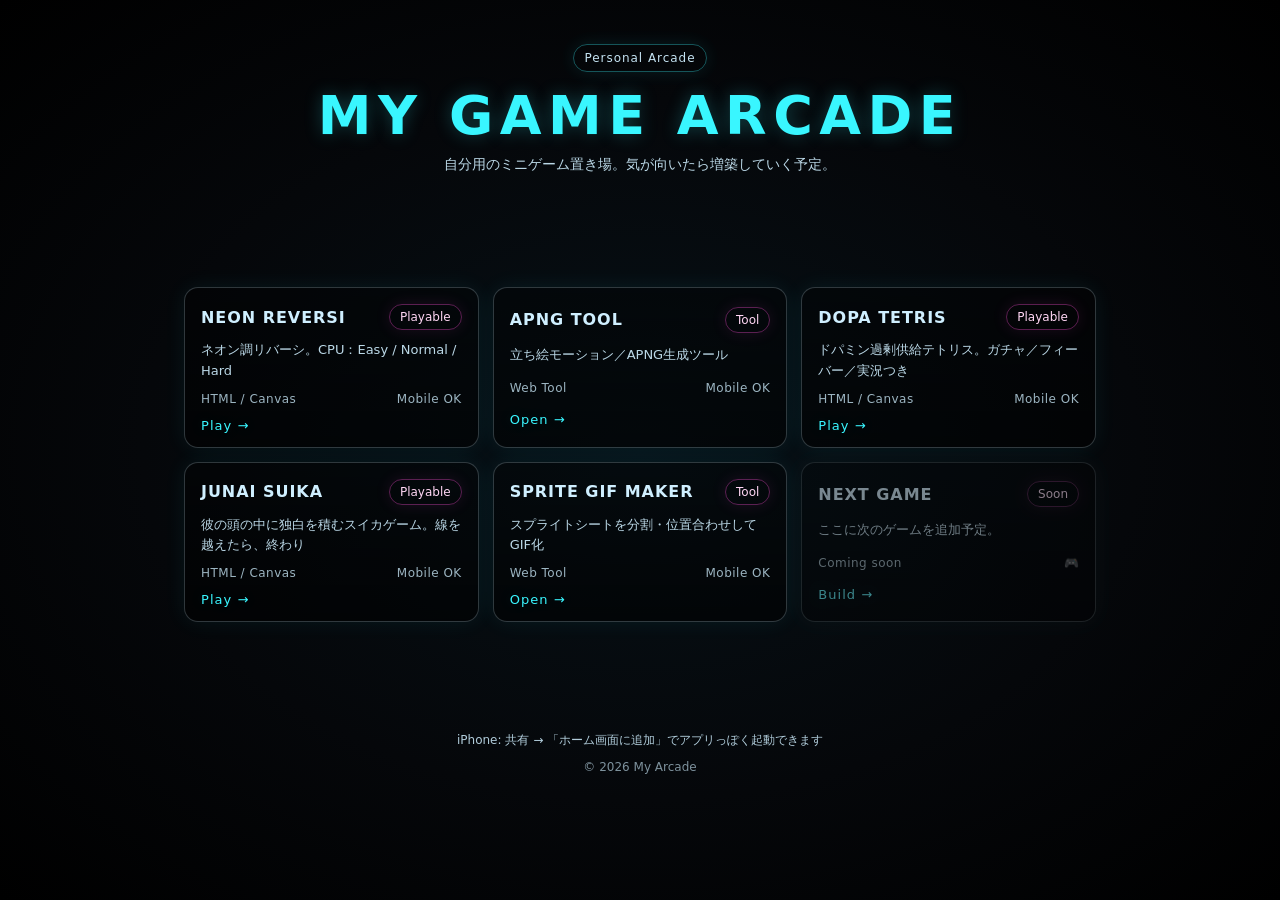
==== commit 044d27b2: "Update index.html" ====
--- a/index.html
+++ b/index.html
@@ -80,7 +80,21 @@
           </div>
           <div class="cta">Play →</div>
         </a>
-
+        <!-- Sprite GIF Maker -->
+        <a class="card" href="./sprite-gif/" aria-label="コマ割りGIFメーカーを開く">
+          <div class="cardTop">
+            <div class="title">SPRITE GIF MAKER</div>
+            <div class="tag">Tool</div>
+          </div>
+          <div class="desc">
+            スプライトシートを分割・位置合わせしてGIF化
+          </div>
+          <div class="meta">
+            <span>Web Tool</span>
+            <span>Mobile OK</span>
+          </div>
+          <div class="cta">Open →</div>
+        </a>
         <!-- 追加用ダミー（あとで増やす） -->
         <div class="card ghost" aria-hidden="true">
           <div class="cardTop">
